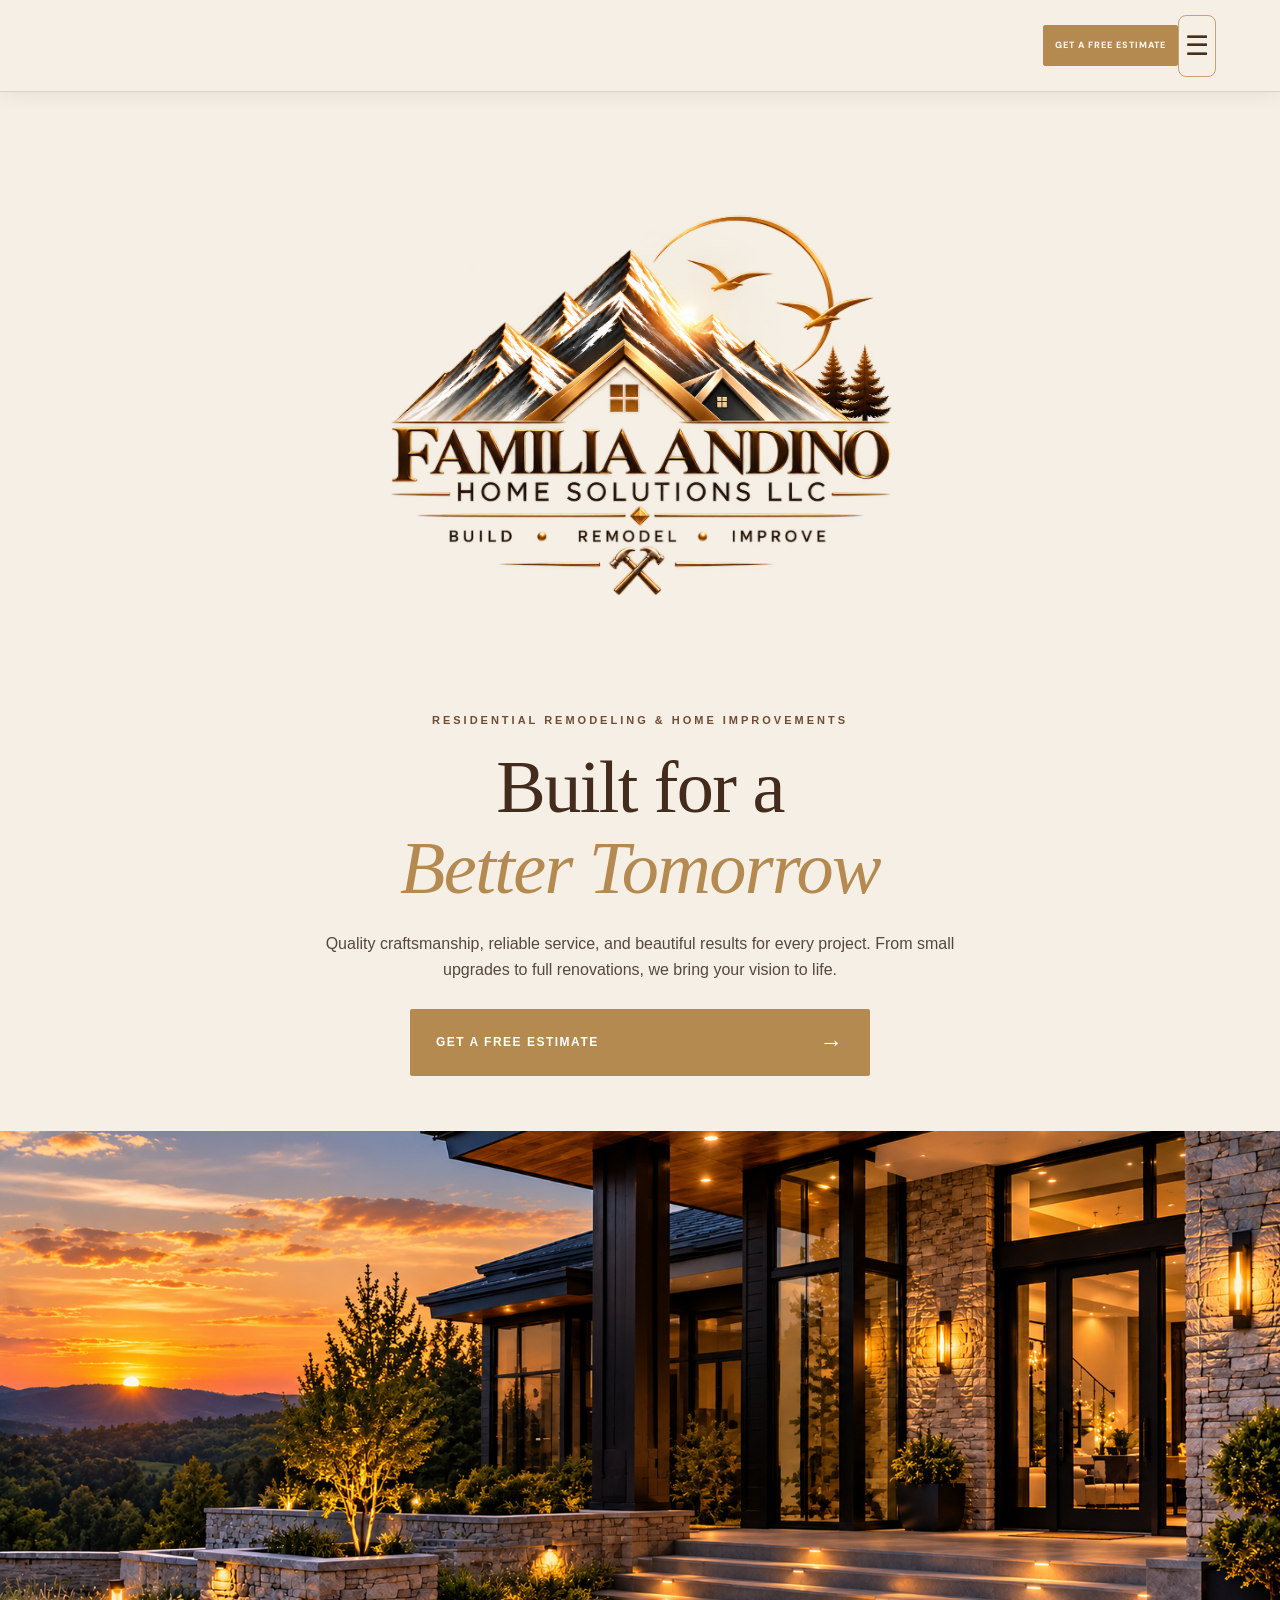
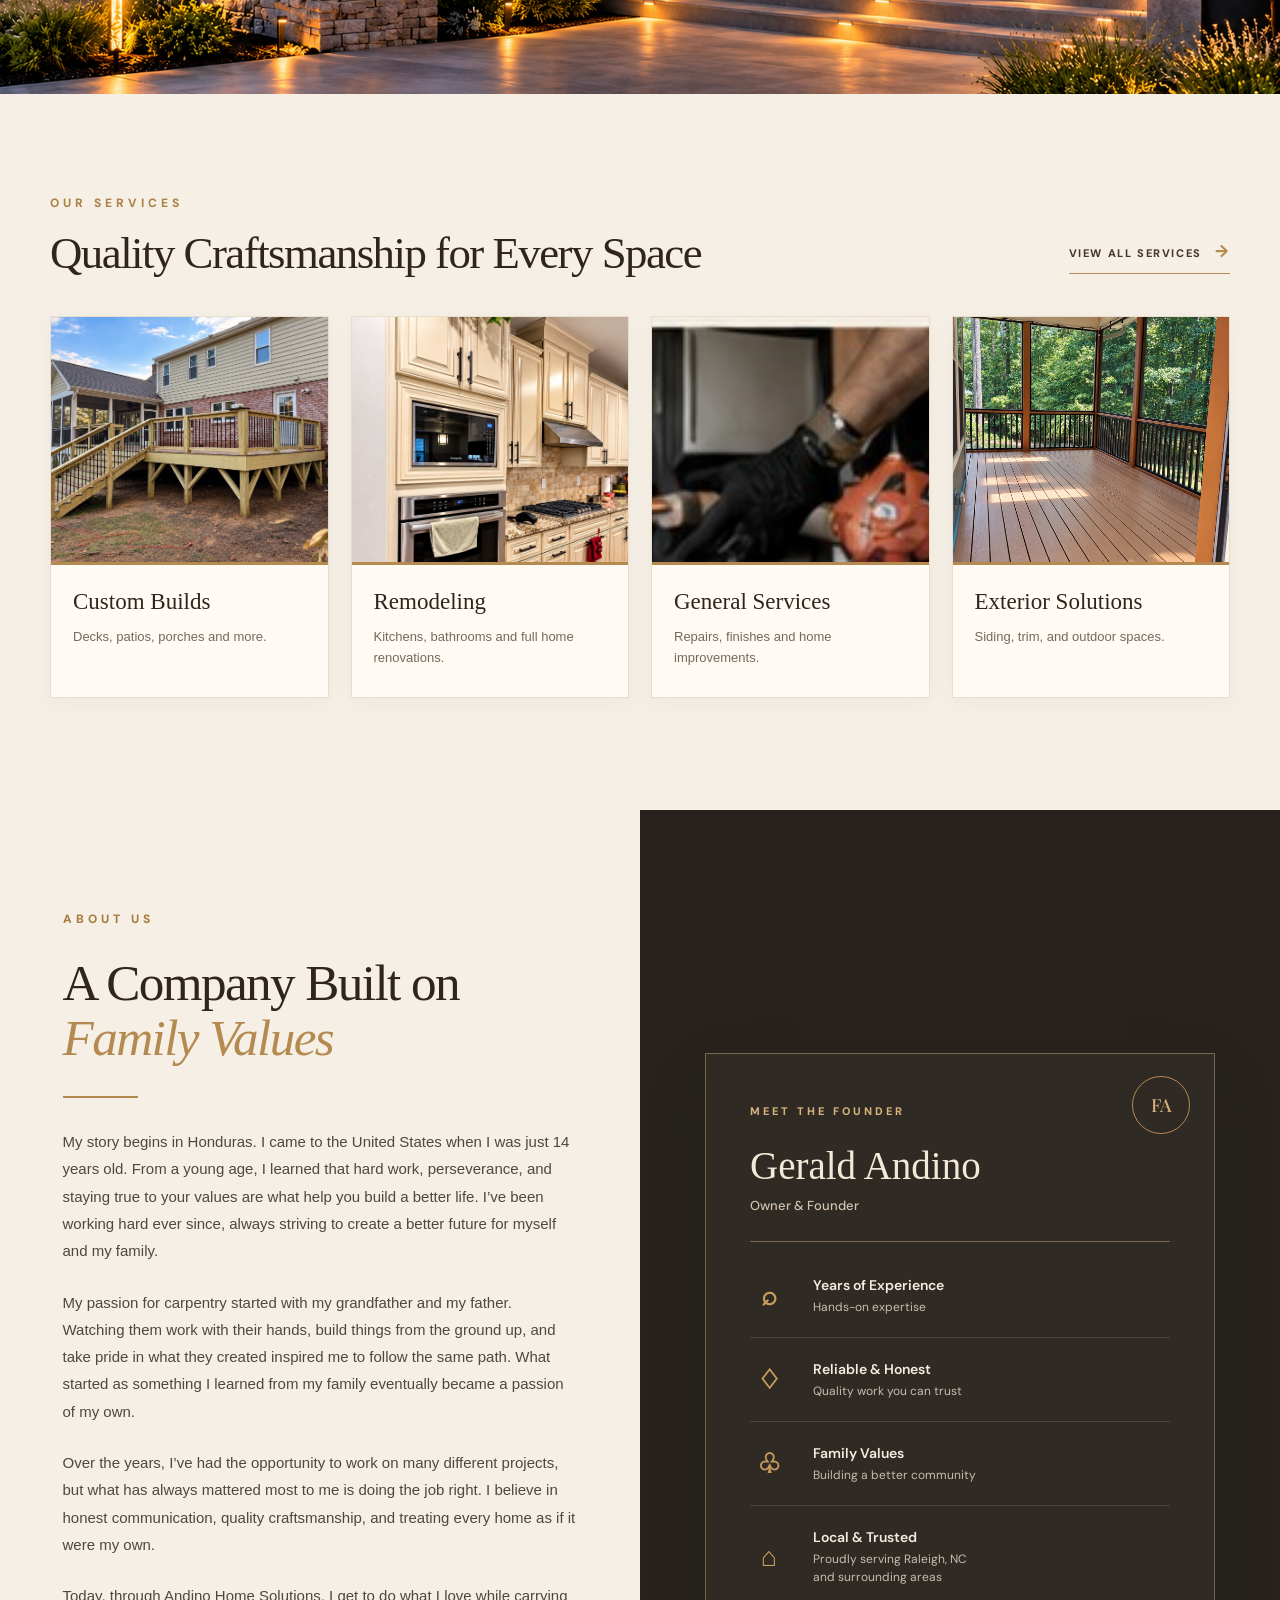
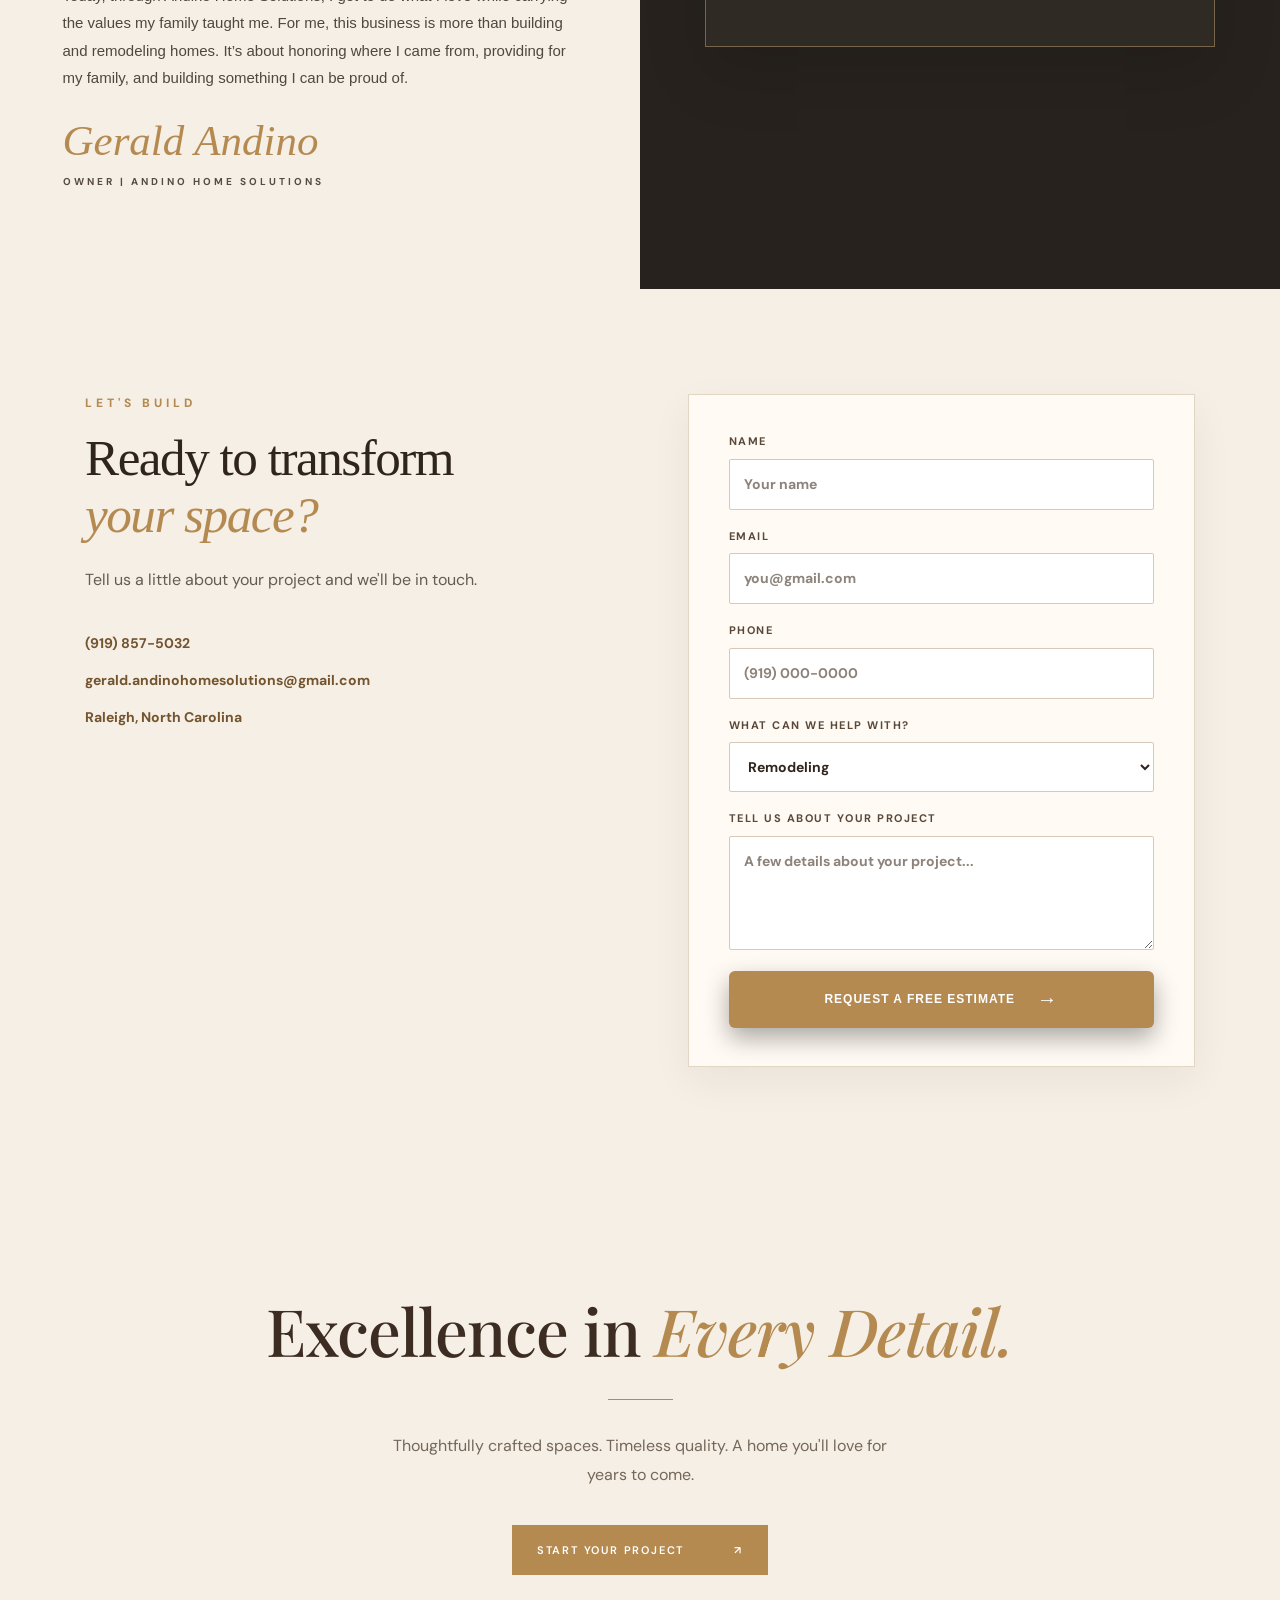
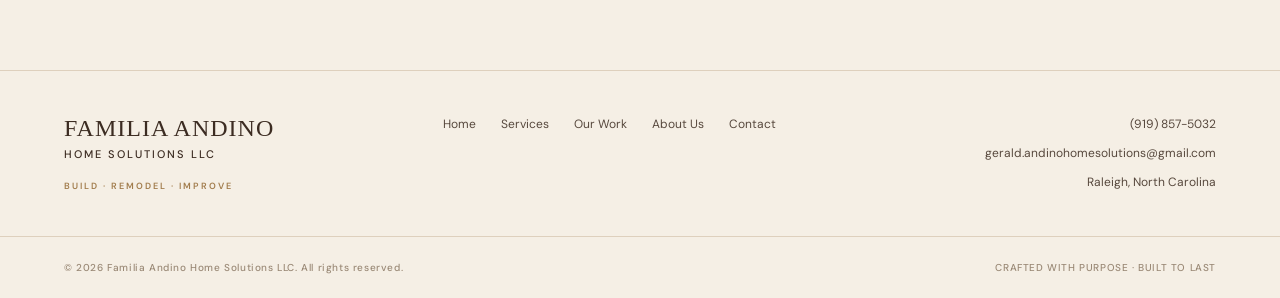
==== index.html @ 8e9ccf3f "Remove duplicate company name above footer headline" ====
<!doctype html>
<html lang="en">
<head>
  <meta charset="UTF-8">
  <meta name="viewport" content="width=device-width, initial-scale=1.0">
  <meta name="description" content="Familia Andino Home Solutions — dependable home services, remodeling, repairs, carpentry, remodeling, repairs, deck construction and trim design in Raleigh, NC.">
  <title>Familia Andino Home Solutions | Raleigh, NC</title>
  <link rel="preconnect" href="https://fonts.googleapis.com">
  <link rel="preconnect" href="https://fonts.gstatic.com" crossorigin>
  <link href="https://fonts.googleapis.com/css2?family=DM+Sans:wght@400;500;600;700&family=Playfair+Display:ital,wght@0,500;0,600;0,700;1,600&display=swap" rel="stylesheet">
  <link rel="stylesheet" href="style.css?v=footer-refined-20261022">
</head>
<body>
<header class="site-header" id="top">
  
  <nav class="nav nav-left">
    <a class="active" href="#top">Home</a>
    <a href="#services">Services</a>
    <a href="gallery.html">Our Work</a>
  </nav>

  <nav class="nav nav-right">
    <a href="about.html">About Us</a>
    <a href="#contact">Contact</a>
  </nav>

  <div class="header-actions">
    
    <a class="gold-btn header-quote" href="#contact">Get a Free Estimate</a>
  </div>

  <button class="menu-toggle" aria-label="Open menu" aria-expanded="false" aria-controls="site-navigation-drawer">☰</button>
</header>
  

<main>
<section class="hero hero-premium hero-editorial hero-centered-cream">
  <div class="hero-editorial-content">
    <img class="hero-featured-logo" src="assets/Familia%20Andino%20Mountain%20Home%20Emblem.png" alt="Familia Andino Home Solutions LLC — Build, Remodel, Improve">
    <p class="hero-editorial-eyebrow">RESIDENTIAL REMODELING &amp; HOME IMPROVEMENTS</p>
    <h1>Built for a<br><em>Better Tomorrow</em></h1>
    <p class="hero-editorial-description">Quality craftsmanship, reliable service, and beautiful results for every project. From small upgrades to full renovations, we bring your vision to life.</p>
    <a class="hero-editorial-cta" href="#contact">GET A FREE ESTIMATE <span aria-hidden="true">→</span></a>
  </div>
  <div class="hero-image" role="img" aria-label="Elegant modern home at golden hour"></div>
</section>

<section class="services" id="services">
  <div class="container"><div class="section-heading"><div><p class="eyebrow dark">OUR SERVICES</p><h2>Quality Craftsmanship for Every Space</h2></div><a class="text-link" href="#contact">VIEW ALL SERVICES <span>→</span></a></div>
  <div class="service-grid">
    <article class="service-card"><img src="assets/work-deck-finished.jpg" alt="Custom deck build"><div class="service-body"><h3>Custom Builds</h3><p>Decks, patios, porches and more.</p></div></article>
    <article class="service-card"><img src="assets/work-kitchen-remodel.jpg" alt="Kitchen remodeling"><div class="service-body"><h3>Remodeling</h3><p>Kitchens, bathrooms and full home renovations.</p></div></article>
    <article class="service-card"><img src="assets/service-repairs.jpg" alt="General home services"><div class="service-body"><h3>General Services</h3><p>Repairs, finishes and home improvements.</p></div></article>
    <article class="service-card"><img src="assets/work-screened-porch.jpg" alt="Exterior home solutions"><div class="service-body"><h3>Exterior Solutions</h3><p>Siding, trim, and outdoor spaces.</p></div></article>
  </div></div>
</section>

 
<section class="about-founder" id="about">
  <div class="about-split">
    <div class="about-left">
      <div class="about-left-inner">
        <p class="eyebrow dark">ABOUT US</p>
        <h2>A Company Built on<br><em>Family Values</em></h2>
        <div class="gold-line"></div>
        <p>My story begins in Honduras. I came to the United States when I was just 14 years old. From a young age, I learned that hard work, perseverance, and staying true to your values are what help you build a better life. I’ve been working hard ever since, always striving to create a better future for myself and my family.</p>
        <p>My passion for carpentry started with my grandfather and my father. Watching them work with their hands, build things from the ground up, and take pride in what they created inspired me to follow the same path. What started as something I learned from my family eventually became a passion of my own.</p>
        <p>Over the years, I’ve had the opportunity to work on many different projects, but what has always mattered most to me is doing the job right. I believe in honest communication, quality craftsmanship, and treating every home as if it were my own.</p>
        <p>Today, through Andino Home Solutions, I get to do what I love while carrying the values my family taught me. For me, this business is more than building and remodeling homes. It’s about honoring where I came from, providing for my family, and building something I can be proud of.</p>
        <div class="signature">Gerald Andino</div>
        <div class="signature-sub">OWNER | ANDINO HOME SOLUTIONS</div>
      </div>
    </div>
    <div class="about-right">
      <div class="founder-card">
        <div class="founder-card-title">MEET THE FOUNDER</div>
        <div class="founder-badge">FA</div>
        <h3>Gerald Andino</h3>
        <h4>Owner &amp; Founder</h4>
        <div class="founder-divider"></div>
        <div class="founder-point"><span class="founder-icon">⌕</span><div><strong>Years of Experience</strong><small>Hands-on expertise</small></div></div>
        <div class="founder-point"><span class="founder-icon">♢</span><div><strong>Reliable &amp; Honest</strong><small>Quality work you can trust</small></div></div>
        <div class="founder-point"><span class="founder-icon">♧</span><div><strong>Family Values</strong><small>Building a better community</small></div></div>
        <div class="founder-point"><span class="founder-icon">⌂</span><div><strong>Local &amp; Trusted</strong><small>Proudly serving Raleigh, NC<br>and surrounding areas</small></div></div>
      </div>
    </div>
  </div>
 


<section class="contact" id="contact"><div class="container contact-grid">
  <div><p class="eyebrow">LET'S BUILD</p><h2>Ready to transform<br><em>your space?</em></h2><p>Tell us a little about your project and we'll be in touch.</p><div class="contact-details"><a href="tel:+19198575032">(919) 857-5032</a><a href="mailto:gerald.andinohomesolutions@gmail.com">gerald.andinohomesolutions@gmail.com</a><span>Raleigh, North Carolina</span></div></div>
  <form action="mailto:gerald.andinohomesolutions@gmail.com" method="post" enctype="text/plain"><label>NAME<input name="name" required placeholder="Your name"></label><label>EMAIL<input type="email" name="email" required placeholder="you@gmail.com"></label><label>PHONE<input name="phone" placeholder="(919) 000-0000"></label><label>WHAT CAN WE HELP WITH?<select name="service"><option>Remodeling</option><option>Carpentry</option><option>General Repairs</option><option>Trim Design</option></select></label><label>TELL US ABOUT YOUR PROJECT<textarea name="message" rows="4" placeholder="A few details about your project..."></textarea></label><button class="gold-btn submit">REQUEST A FREE ESTIMATE <span>→</span></button></form>
</div></section>
</main>
<footer class="footer footer-refined">
  <div class="footer-refined-main">
    
    <h2>Excellence in <em>Every Detail.</em></h2>
    <div class="footer-refined-rule" aria-hidden="true"></div>
    <p class="footer-refined-intro">Thoughtfully crafted spaces. Timeless quality. A home you'll love for years to come.</p>
    <a class="footer-refined-button" href="#contact">START YOUR PROJECT <span aria-hidden="true">↗</span></a>
  </div>
  <div class="footer-refined-info">
    <div class="footer-refined-identity"><strong>FAMILIA ANDINO</strong><span>HOME SOLUTIONS LLC</span><small>BUILD · REMODEL · IMPROVE</small></div>
    <nav aria-label="Footer navigation" class="footer-refined-nav">
      <a href="#top">Home</a><a href="#services">Services</a><a href="gallery.html">Our Work</a><a href="about.html">About Us</a><a href="#contact">Contact</a>
    </nav>
    <div class="footer-refined-contact"><a href="tel:+19198575032">(919) 857-5032</a><a href="mailto:gerald.andinohomesolutions@gmail.com">gerald.andinohomesolutions@gmail.com</a><span>Raleigh, North Carolina</span></div>
  </div>
  <div class="footer-refined-bottom"><span>© 2026 Familia Andino Home Solutions LLC. All rights reserved.</span><span>CRAFTED WITH PURPOSE · BUILT TO LAST</span></div>
</footer>
<script src="script.js"></script>
</body></html>
---- style.css ----
:root{--black:#0a0c0c;--black2:#101212;--cream:#f5efe3;--gold:#e0a93f;--gold2:#f3bd55;--white:#fff;--muted:#d8d2c8;--serif:'Playfair Display',Georgia,serif;--sans:'DM Sans',Arial,sans-serif}
*{box-sizing:border-box}html{scroll-behavior:smooth}body{margin:0;background:var(--black);color:var(--white);font-family:var(--sans);line-height:1.5}a{text-decoration:none;color:inherit}.container{width:min(1110px,calc(100% - 100px));margin:0 auto}
.site-header{height:106px;background:#080909;display:flex;align-items:center;padding:0 5.5%;gap:42px;position:relative;z-index:10;border-bottom:1px solid #1e201f}.brand{flex:0 0 auto}.brand img{width:126px;display:block}.nav{display:flex;align-items:stretch;gap:32px;margin-left:auto;height:100%}.nav a{display:flex;align-items:center;font-weight:600;font-size:15px;color:#f4f4f4;border-bottom:3px solid transparent;padding-top:4px}.nav a:hover,.nav a.active{color:var(--gold2);border-color:var(--gold2)}.header-actions{display:flex;align-items:center;gap:18px;margin-left:12px}.phone-btn{font-weight:700;font-size:13px;white-space:nowrap}.phone-btn span{display:none}.gold-btn{display:inline-flex;align-items:center;justify-content:center;gap:22px;background:linear-gradient(135deg,#f4c466,#dfaa43);color:#090909;padding:15px 26px;border-radius:6px;font-weight:800;box-shadow:0 10px 25px #0005;white-space:nowrap}.gold-btn span{font-size:20px}.menu-toggle{display:none}
.hero{min-height:640px;position:relative;overflow:hidden;display:flex;align-items:center}.hero-image{position:absolute;inset:0;background:url('assets/hero-house.jpg') center/cover no-repeat}.hero-overlay{position:absolute;inset:0;background:linear-gradient(90deg,rgba(4,6,6,.94) 0%,rgba(4,6,6,.72) 42%,rgba(4,6,6,.20) 100%)}.hero-content{position:relative;padding:88px 0 76px}.eyebrow{font-size:11px;letter-spacing:3.8px;font-weight:800;color:var(--gold2);margin:0 0 18px}.eyebrow.dark{color:#8a672c}.hero h1{font:600 clamp(58px,6.5vw,82px)/.96 var(--serif);margin:0 0 24px;letter-spacing:-1px}.hero h1 em,.contact h2 em{color:var(--gold2);font-style:italic}.hero-copy{max-width:580px;color:#f0f0ef;font-size:15px;line-height:1.6;margin:0}.hero-ctas{display:flex;gap:28px;align-items:center;margin-top:28px}.large{padding:16px 27px}.watch{font-weight:700;font-size:14px}.play{display:inline-grid;place-items:center;width:30px;height:30px;border:1px solid var(--gold2);border-radius:50%;color:var(--gold2);font-size:10px;margin-right:8px}.trust-row{display:flex;gap:45px;margin-top:52px}.trust-row div{display:flex;flex-direction:column;min-width:120px}.trust-row strong{font-size:11px;line-height:1.35}.trust-row div:before{content:'◆';font-size:9px;color:var(--gold2);margin-bottom:6px}.hero-script{position:absolute;right:6.5%;bottom:48px;font:italic 35px/1.02 var(--serif);color:#d9a744c7;transform:rotate(-7deg);text-align:center}
.services{background:var(--cream);color:#111;padding:68px 0 76px}.section-heading{display:flex;justify-content:space-between;align-items:end;margin-bottom:28px}.section-heading h2{font:600 42px/1.08 var(--serif);margin:0}.text-link{font-size:10px;font-weight:800;letter-spacing:1px;margin-bottom:4px}.text-link span{color:#a97922;font-size:17px}.service-grid{display:grid;grid-template-columns:repeat(5,1fr);gap:9px}.service-card{background:#fff;overflow:hidden}.service-card img{width:100%;height:170px;display:block;object-fit:cover}.service-body{padding:12px 12px 17px}.service-icon{display:none}.service-body h3{font:600 15px/1.1 var(--serif);margin:0 0 5px}.service-body p{margin:0;color:#777;font-size:9.5px;line-height:1.35}
.about-founder{background:var(--black);padding:0}.about-split{display:grid;grid-template-columns:49.2% 50.8%;min-height:735px}.about-left{background:var(--cream);color:#151515;display:flex;align-items:center}.about-left-inner{width:min(600px,calc(100% - 110px));margin:0 auto;padding:72px 0}.about-left .eyebrow{margin-bottom:20px}.about-left h2{font:600 clamp(43px,4.1vw,59px)/.98 var(--serif);margin:0;letter-spacing:-1.2px}.about-left h2 em{display:block;color:#c08b2d;font-style:italic}.about-left .gold-line{width:72px;height:3px;background:#c28d30;margin:23px 0 24px}.about-left-inner>p:not(.eyebrow){font-size:15px;line-height:1.55;color:#202020;margin:0 0 23px}.signature{font:italic 46px/1 var(--serif);color:#bf8b30;margin-top:7px;transform:rotate(-4deg);transform-origin:left center}.signature-sub{font-size:10px;letter-spacing:4px;font-weight:700;margin-top:9px}.about-right{background:linear-gradient(135deg,#111313 0%,#080a0a 100%);display:flex;align-items:center;justify-content:center;padding:60px 8%}.founder-card{position:relative;width:min(430px,100%);border:1px solid #4c4a43;background:linear-gradient(145deg,#151717,#0c0e0e);border-radius:7px;padding:30px 28px 27px;box-shadow:0 18px 45px #0007}.founder-card-title{font-size:10px;letter-spacing:3.3px;font-weight:800;color:#f2f2ef;margin-bottom:16px}.founder-badge{position:absolute;right:24px;top:22px;width:52px;height:52px;border:1px solid var(--gold2);border-radius:50%;display:grid;place-items:center;color:var(--gold2);font:500 18px var(--serif)}.founder-card h3{font:600 30px/1.05 var(--serif);color:var(--gold2);margin:0 70px 4px 0}.founder-card h4{font-size:14px;font-weight:500;color:#f1f1ef;margin:0 0 17px}.founder-divider{height:1px;background:#62532f;margin-bottom:4px}.founder-point{display:grid;grid-template-columns:45px 1fr;gap:12px;align-items:center;padding:16px 0;border-bottom:1px solid #282b29}.founder-point:last-child{border-bottom:0;padding-bottom:4px}.founder-icon{width:38px;height:38px;display:grid;place-items:center;color:var(--gold2);font-size:27px;font-weight:700}.founder-point strong{display:block;font-size:14px;color:#f5f5f3;margin-bottom:2px}.founder-point small{display:block;font-size:11px;color:#ddd;line-height:1.35}.values{border-top:1px solid #3f3524;background:#080a0a;margin-top:0}.values-grid{display:grid;grid-template-columns:repeat(4,1fr);width:min(1180px,100%);margin:0 auto}.values-grid>div{padding:33px 28px 36px;text-align:center;border-right:1px solid #51442b}.values-grid>div:last-child{border-right:0}.values-grid strong{display:block;color:var(--gold2);font-size:32px;line-height:1;margin-bottom:10px}.values-grid h3{font-size:16px;margin:0 0 7px}.values-grid p{font-size:11px;line-height:1.45;color:#ddd;margin:0}
.work-gallery{background:var(--cream);color:#111;padding:48px 0 45px}.gallery-grid{display:grid;grid-template-columns:repeat(3,1fr);gap:12px}.gallery-grid img{width:100%;height:220px;display:block;object-fit:cover}.work-gallery>div>p{text-align:center;font:600 22px var(--serif);margin:16px 0 0}.work-gallery em{color:#b58228}
.contact{padding:78px 0;background:#111313}.contact-grid{display:grid;grid-template-columns:1fr 1fr;gap:80px}.contact h2{font:600 50px/1.03 var(--serif);margin:0 0 17px}.contact-grid>div>p:not(.eyebrow){color:#ccc;font-size:13px}.contact-details{display:grid;gap:8px;margin-top:28px;color:var(--gold2);font-weight:700;font-size:12px}.contact form{display:grid;gap:12px}.contact label{font-size:9px;letter-spacing:1px;font-weight:700}.contact input,.contact select,.contact textarea{display:block;width:100%;margin-top:5px;background:#090b0b;border:1px solid #2e312f;color:#fff;padding:11px;border-radius:2px;font:inherit;font-size:12px}.contact textarea{resize:vertical}.submit{border:0;cursor:pointer;width:100%;margin-top:3px}.contact small{font-size:9px;color:#777}
.footer{background:#080a0a;padding:47px 0 18px}.footer-main{display:grid;grid-template-columns:1.2fr .65fr 1fr auto;gap:55px;align-items:start}.footer-brand img{width:110px;display:block;margin-bottom:18px}.footer-contact{display:grid;gap:7px;color:#aaa;font-size:10px}.footer-main h4{font-size:12px;margin:0 0 12px}.footer-main>div:nth-child(2){display:grid;gap:7px;align-content:start;font-size:10px}.footer-main>div:nth-child(3) p{color:#aaa;font-size:10px;margin:0 0 15px}.social{display:flex;gap:9px}.social a{width:27px;height:27px;border:1px solid #4c412c;border-radius:50%;display:grid;place-items:center;color:var(--gold2);font-size:12px}.footer-bottom{border-top:1px solid #292b29;margin-top:35px;padding-top:16px;text-align:center;color:#666;font-size:9px}
@media(max-width:950px){.container{width:min(100% - 40px,700px)}.site-header{height:82px;padding:0 20px}.brand img{width:95px}.menu-toggle{display:none;margin-left:auto;background:none;border:0;color:#fff;font-size:27px}.nav{display:none;position:absolute;top:82px;left:0;right:0;height:auto;background:#090a0a;padding:12px 20px;flex-direction:column;gap:0}.nav.open{display:flex}.nav a{padding:12px}.header-actions{display:none}.hero{min-height:650px}.hero-content{padding:70px 0}.hero h1{font-size:58px}.hero-script{right:4%;font-size:27px}.service-grid{grid-template-columns:repeat(2,1fr)}.about-split,.contact-grid{grid-template-columns:1fr;gap:0}.about-left-inner{width:min(700px,calc(100% - 40px));padding:62px 0}.about-right{min-height:560px;padding:55px 20px}.founder-card{min-height:0}.values-grid{grid-template-columns:repeat(2,1fr)}.values-grid>div:nth-child(2){border-right:0}.values-grid>div:nth-child(n+3){border-top:1px solid #51442b}.gallery-grid{grid-template-columns:1fr}.footer-main{grid-template-columns:1fr 1fr;gap:35px}.social{grid-column:1/-1}}
@media(max-width:560px){.container{width:calc(100% - 32px)}.hero h1{font-size:48px}.hero-copy{font-size:13px}.hero-ctas{flex-direction:column;align-items:flex-start;gap:17px}.trust-row{gap:20px;flex-wrap:wrap;margin-top:38px}.hero-script{font-size:21px;bottom:28px}.services{padding:50px 0}.section-heading{display:block}.section-heading h2{font-size:35px}.text-link{display:inline-block;margin-top:14px}.service-grid{grid-template-columns:1fr}.about-left-inner{width:calc(100% - 32px);padding:52px 0}.about-left h2{font-size:43px}.about-right{min-height:500px;padding:45px 16px}.founder-card{padding:26px 22px}.founder-card h3{font-size:29px}.values-grid{grid-template-columns:1fr}.values-grid>div{border-right:0!important;border-top:1px solid #51442b}.values-grid>div:first-child{border-top:0}.contact{padding:60px 0}.contact h2{font-size:42px}.footer-main{grid-template-columns:1fr}.social{grid-column:auto}}

/* FINAL EXACT HOMEPAGE HERO */
.site-header{position:absolute;top:0;left:0;right:0;height:82px;background:rgba(5,7,8,.72);backdrop-filter:blur(7px);border-bottom:1px solid rgba(255,255,255,.10);padding:0 4.5%;z-index:20;display:flex;align-items:center;justify-content:space-between;gap:0}
.site-header .brand{display:none!important}
.site-header .nav{position:absolute;height:100%;display:flex;align-items:stretch;gap:38px;margin:0}
.site-header .nav-left{left:4.5%;right:auto}.site-header .nav-right{right:16%;left:auto}
.site-header .nav a{font-size:12px;letter-spacing:1.5px;text-transform:uppercase;padding-top:2px}
.site-header .header-actions{position:absolute;right:4.5%;margin:0;gap:0}
.site-header .header-quote{background:transparent;color:#f3bd55;border:1px solid #c99735;border-radius:3px;padding:12px 20px;font-size:11px;letter-spacing:1.3px;text-transform:uppercase;box-shadow:none}
.site-header .header-quote span{display:none}
.hero-premium{min-height:690px;height:690px;align-items:stretch}
.hero-premium .hero-image{background:url('assets/hero-home.jpg') center/cover no-repeat}
.hero-premium .hero-overlay{background:linear-gradient(180deg,rgba(2,4,5,.34) 0%,rgba(2,4,5,.10) 38%,rgba(2,4,5,.36) 100%)}
.hero-center{position:relative;z-index:2;width:min(760px,90%);margin:auto;text-align:center;display:flex;flex-direction:column;align-items:center;padding-top:42px}
.hero-logo{width:min(430px,64vw);height:auto;max-height:390px;object-fit:contain;filter:drop-shadow(0 15px 24px rgba(0,0,0,.45))}
.hero-tagline{margin-top:-8px;color:#fff;font-size:12px;letter-spacing:5px;font-weight:700;text-shadow:0 2px 7px #000}
.hero-quote{margin-top:24px;border-radius:3px;padding:15px 28px;font-size:11px;letter-spacing:1px;text-transform:uppercase}
.hero-quote span{font-size:16px}
.scroll-down{position:absolute;top:575px;color:#fff;font-size:8px;letter-spacing:4px;font-weight:700;text-shadow:0 2px 5px #000;display:flex;flex-direction:column;align-items:center;gap:11px}
.scroll-down span{height:42px;width:1px;background:rgba(255,255,255,.75)}
.services{padding:60px 0 72px}
.section-heading{margin-bottom:22px}.section-heading h2{font-size:40px}.service-grid{grid-template-columns:repeat(4,1fr);gap:14px}.service-card img{height:145px}.service-body{padding:12px 12px 16px}.service-body h3{font-size:15px}.service-body p{font-size:10px}
@media(max-width:950px){.site-header{height:72px}.site-header .nav-left,.site-header .nav-right,.site-header .header-actions{display:none}.site-header .menu-toggle{display:none;position:absolute;right:20px;background:none;border:0;color:#fff;font-size:26px;z-index:4}.hero-premium{min-height:620px;height:620px}.hero-center{padding-top:50px}.hero-logo{width:min(340px,70vw)}.hero-tagline{font-size:9px;letter-spacing:3px}.scroll-down{top:505px}.service-grid{grid-template-columns:repeat(2,1fr)}}
@media(max-width:560px){.hero-premium{min-height:570px;height:570px}.hero-center{padding-top:55px}.hero-logo{width:285px}.hero-tagline{font-size:8px;letter-spacing:2px}.hero-quote{margin-top:20px}.scroll-down{top:465px}.services{padding:48px 0 58px}.section-heading h2{font-size:32px}.service-grid{grid-template-columns:1fr 1fr;gap:8px}.service-card img{height:115px}.service-body{padding:10px}.service-body h3{font-size:13px}.service-body p{font-size:9px}}
/* CLEAN HEADER LAYOUT */
.site-header .nav {
  position: absolute;
  top: 0;
  left: 0;
  right: 0;
  height: 82px;
  margin: 0;
  display: block;
}

.site-header .nav-left {
  position: absolute;
  left: 4.5%;
  right: auto;
  top: 0;
  width: auto;
  height: 82px;
  display: flex;
  align-items: center;
  gap: 38px;
  white-space: nowrap;
  }

.site-header .nav-right {
  position: absolute;
  left: auto;
  right: 20%;
  top: 0;
  width: auto;
  height: 82px;
  display: flex;
  align-items: center;
  gap: 38px;
  white-space: nowrap;
}
  white-space: nowrap;
}

.site-header .header-actions {
  position: absolute;
  right: 10 %;
  top: 0;
  height: 82px;
  display: flex;
  align-items: center;
  gap: 22px;
  white-space: nowrap;
}

.site-header .nav a {
  display: flex;
  align-items: center;
  white-space: nowrap;
}

@media(max-width:950px) {
  .site-header .nav-left,
  .site-header .nav-right,
  .site-header .header-actions {
    display: none;
  }
}
/* PREMIUM FOOTER */
.footer-premium{
  background:#080909;
  padding:70px 6% 0;
  color:#fff;
  position:relative;
  overflow:hidden;
}

.footer-premium-inner{
  max-width:1500px;
  margin:0 auto;
  display:grid;
  grid-template-columns:1.25fr .75fr 1fr 1.45fr;
  gap:65px;
  align-items:stretch;
  padding-bottom:45px;
}

.footer-premium .footer-brand img{
  width:190px;
  max-width:100%;
  display:block;
  margin-bottom:25px;
}

.footer-tagline{
  color:#f1f1f1;
  font-family:Arial,sans-serif;
  font-size:14px;
  font-weight:500;
  letter-spacing:4px;
  line-height:1.8;
  text-align:center;
  margin:0 0 18px;
}

.footer-description{
  color:#e2e2e2;
  font-family:Georgia,serif;
  font-size:14px;
  line-height:1.65;
  text-align:center;
  max-width:330px;
  margin:0 auto;
}

.footer-description::before{
  content:"";
  display:block;
  width:55px;
  height:2px;
  background:#c9a96a;
  margin:0 auto 18px;
}

.footer-links h3,
.footer-contact h3{
  color:#fff;
  font-size:15px;
  letter-spacing:1px;
  margin:5px 0 22px;
}

.footer-links{
  display:flex;
  flex-direction:column;
  gap:12px;
}

.footer-links a{
  color:#aaa;
  text-decoration:none;
  font-size:12px;
  transition:.2s;
}

.footer-links a:hover{
  color:#c9a96a;
}

.footer-contact{
  color:#aaa;
  font-size:12px;
}

.footer-contact p{
  margin:0 0 14px;
  line-height:1.6;
}

.footer-social{
  display:flex;
  gap:10px;
  margin-top:22px;
}

.footer-social span{
  width:32px;
  height:32px;
  border:1px solid #55462c;
  border-radius:50%;
  display:grid;
  place-items:center;
  color:#c9a96a;
  font-size:14px;
}

.footer-cta{
  min-height:275px;
  padding:45px;
  background:
    linear-gradient(rgba(5,7,7,.58),rgba(5,7,7,.68)),
    url("assets/hero-home.jpg") center center / cover no-repeat;
  border:1px solid #292929;
  display:flex;
  flex-direction:column;
  justify-content:center;
  position:relative;
  overflow:hidden;
}

.footer-eyebrow{
  color:#c9a96a;
  font-size:9px;
  font-weight:600;
  letter-spacing:2px;
  margin:0 0 15px;
}

.footer-cta h2{
  color:#fff;
  font-family:Georgia,serif;
  font-size:30px;
  font-weight:400;
  margin:0 0 25px;
  line-height:1.15;
}

.footer-cta .gold-btn{
  display:inline-block;
  width:max-content;
  text-decoration:none;
}

.footer-premium .footer-bottom{
  max-width:1400px;
  margin:0 auto;
  padding:18px 0 22px;
  border-top:1px solid #3b3325;
  display:flex;
  justify-content:space-between;
  align-items:center;
  gap:20px;
  color:#666;
  font-size:9px;
  letter-spacing:.5px;
}

.footer-premium .footer-bottom span:nth-child(3){
  color:#8d7650;
  letter-spacing:1.2px;
}

@media(max-width:900px){
  .footer-premium-inner{
    grid-template-columns:1fr 1fr;
    gap:40px;
  }

  .footer-cta{
    grid-column:1/-1;
  }

  .footer-premium .footer-bottom{
    flex-direction:column;
    text-align:center;
  }
}

@media(max-width:600px){
  .footer-premium{
    padding:50px 7% 0;
  }

  .footer-premium-inner{
    grid-template-columns:1fr;
    gap:35px;
  }

  .footer-cta{
    grid-column:auto;
  }

  .footer-premium .footer-brand img{
    width:160px;
  }
}
/* FINAL FOOTER MOCKUP MATCH */

.footer-premium{
  background:#080909;
  padding:55px 5% 0;
  position:relative;
  overflow:hidden;
}

.footer-premium::after{
  content:"";
  position:absolute;
  top:0;
  right:0;
  bottom:65px;
  width:42%;
  background:
    linear-gradient(
      90deg,
      rgba(8,9,9,.88),
      rgba(8,9,9,.72),
      rgba(8,9,9,.58)
    ),
    url("assets/hero-home.jpg") center center / cover no-repeat;
  z-index:0;
}

.footer-premium-inner{
  position:relative;
  z-index:1;
  max-width:1450px;
  min-height:360px;
  margin:0 auto;
  display:grid;
  grid-template-columns:1.25fr .7fr 1fr 1.35fr;
  gap:35px;
  align-items:center;
  padding:0 0 45px;
}

.footer-brand{
  padding-right:35px;
  border-right:1px solid #9b783d;
  min-height:300px;
  display:flex;
  flex-direction:column;
  justify-content:center;
}

.footer-premium .footer-brand img{
  width:285px;
  max-width:100%;
  margin-bottom:25px;
}

.footer-tagline{
  color:#c9a96a;
  font-size:13px;
  font-weight:600;
  letter-spacing:2px;
  line-height:1.8;
  margin:0 0 18px;
}

.footer-description{
  color:#c8c8c8;
  font-size:12px;
  line-height:1.7;
  max-width:300px;
  margin:0;
}

.footer-links,
.footer-contact{
  position:relative;
  z-index:2;
}

.footer-links h3,
.footer-contact h3{
  font-family:Georgia,serif;
  color:#fff;
  font-size:22px;
  font-weight:400;
  margin:0 0 22px;
}

.footer-links{
  display:flex;
  flex-direction:column;
  gap:12px;
}

.footer-links a{
  color:#bcbcbc;
  font-size:12px;
  text-decoration:none;
}

.footer-contact{
  color:#bbb;
  font-size:12px;
}

.footer-contact p{
  margin:0 0 17px;
}

.footer-social{
  display:flex;
  gap:12px;
  margin-top:25px;
}

.footer-social span{
  width:40px;
  height:40px;
  border:1px solid #8d6b35;
  border-radius:50%;
  display:grid;
  place-items:center;
  color:#d2a957;
  font-size:16px;
}

.footer-cta{
  min-height:300px;
  padding:45px 35px;
  background:transparent !important;
  border:0 !important;
  position:relative;
  z-index:2;
  display:flex;
  flex-direction:column;
  justify-content:center;
}

.footer-eyebrow{
  color:#d2a957;
  font-size:10px;
  letter-spacing:2px;
  margin:0 0 16px;
}

.footer-cta h2{
  color:#fff;
  font-family:Georgia,serif;
  font-size:34px;
  font-weight:400;
  margin:0 0 28px;
  line-height:1.15;
}

.footer-cta .gold-btn{
  width:max-content;
  padding:18px 32px;
}

.footer-premium .footer-bottom{
  position:relative;
  z-index:2;
  max-width:1450px;
  margin:0 auto;
  padding:18px 0 22px;
  border-top:1px solid #806331;
  display:grid;
  grid-template-columns:1.3fr .5fr 1fr 1.3fr;
  gap:20px;
  align-items:center;
  color:#777;
  font-size:9px;
  letter-spacing:.5px;
}

.footer-premium .footer-bottom span:nth-child(2){
  text-align:center;
}

.footer-premium .footer-bottom span:nth-child(3){
  color:#b18a4d;
  text-align:center;
  letter-spacing:1.2px;
}

.footer-premium .footer-bottom span:nth-child(4){
  color:#aaa;
  text-align:right;
  letter-spacing:1px;
}

@media(max-width:900px){
  .footer-premium::after{
    width:45%;
  }

  .footer-premium-inner{
    grid-template-columns:1fr 1fr;
  }

  .footer-brand{
    border-right:0;
  }

  .footer-cta{
    grid-column:1/-1;
  }
}

@media(max-width:600px){

  .footer-premium{
    padding:45px 32px 0;
    overflow:hidden;
  }

  .footer-premium::after{
    display:block;
    top:0;
    right:0;
    bottom:0;
    width:100%;
    background:
      linear-gradient(
        rgba(8,9,9,.88),
        rgba(8,9,9,.94)
      ),
      url("assets/hero-home.jpg") center center / cover no-repeat;
    opacity:.75;
  }

  .footer-premium-inner{
    grid-template-columns:1fr;
    gap:38px;
    min-height:auto;
    padding:0 0 40px;
  }

  .footer-brand{
    border-right:0;
    min-height:auto;
    padding:0;
    align-items:center;
    text-align:center;
  }

  .footer-premium .footer-brand img{
    width:185px;
    margin-bottom:22px;
  }

  .footer-tagline{
    font-size:12px;
    letter-spacing:3px;
    line-height:1.8;
    margin-bottom:15px;
  }

  .footer-description{
    font-size:13px;
    line-height:1.6;
    max-width:320px;
  }

  .footer-description::before{
    width:50px;
    height:2px;
    margin-bottom:15px;
  }

  .footer-links,
  .footer-contact{
    width:100%;
  }

  .footer-links h3,
  .footer-contact h3{
    font-size:22px;
    margin-bottom:18px;
  }

  .footer-links{
    gap:9px;
  }

  .footer-links a{
    font-size:13px;
  }

  .footer-contact{
    font-size:13px;
  }

  .footer-contact p{
    margin-bottom:14px;
  }

  .footer-social{
    margin-top:22px;
    gap:12px;
  }

  .footer-social span{
    width:42px;
    height:42px;
  }

  .footer-cta{
    min-height:auto;
    padding:25px 0 5px;
    background:transparent !important;
    border:0 !important;
  }

  .footer-cta h2{
    font-size:30px;
  }

  .footer-cta .gold-btn{
    width:100%;
    text-align:center;
  }

  .footer-premium .footer-bottom{
    grid-template-columns:1fr;
    gap:15px;
    padding:20px 0 25px;
    text-align:center;
  }

  .footer-premium .footer-bottom span{
    text-align:center !important;
    line-height:1.6;
  }

  .footer-premium .footer-bottom span:nth-child(3){
    order:3;
  }

  .footer-premium .footer-bottom span:nth-child(4){
    order:4;
  }

}
}
 
/* MOBILE HEADER - FINAL */
@media (max-width:600px){

  .site-header{
    position:absolute;
    top:0;
    left:0;
    width:100%;
    height:82px;
    padding:0 14px;
    display:flex;
    align-items:center;
    justify-content:center;
    z-index:50;
  }

  .site-header .nav-left,
  .site-header .nav-right{
    position:static;
    width:auto;
    height:82px;
    display:flex;
    align-items:center;
    gap:18px;
    white-space:nowrap;
  }

  .site-header .nav-left{
    justify-content:center;
  }

  .site-header .nav-right{
    justify-content:center;
  }

  .site-header .nav a{
    font-size:10px;
    letter-spacing:1.5px;
    white-space:nowrap;
  }

  .site-header .header-actions{
    display:none;
  }

  .site-header .menu-toggle{
    display:none !important;
  }
}
/* MOBILE NAVIGATION - FINAL */

@media (max-width:600px){

  .site-header{
    height:78px !important;
    padding:0 16px !important;
    display:flex !important;
    align-items:center !important;
    justify-content:center !important;
    overflow-x:auto !important;
    overflow-y:hidden !important;
    white-space:nowrap !important;
  }

  .site-header .menu-toggle{
    display:none !important;
  }

  .site-header .header-actions{
    display:none !important;
  }

  .site-header .nav-left,
  .site-header .nav-right{
    position:static !important;
    width:auto !important;
    height:78px !important;
    display:flex !important;
    align-items:center !important;
    gap:18px !important;
    white-space:nowrap !important;
  }

  .site-header .nav-left{
    margin:0 !important;
  }

  .site-header .nav-right{
    margin:0 !important;
  }

  .site-header .nav a{
    font-size:10px !important;
    letter-spacing:1.5px !important;
    white-space:nowrap !important;
  }

}
/* MOBILE NAV - ONE HORIZONTAL ROW */

@media (max-width: 600px){

  .site-header{
    height: 70px !important;
    padding: 0 10px !important;
    display: flex !important;
    align-items: center !important;
    justify-content: center !important;
    overflow-x: auto !important;
    overflow-y: hidden !important;
    white-space: nowrap !important;
  }

  .site-header .menu-toggle{
    display: none !important;
  }

  .site-header .header-actions{
    display: none !important;
  }

  .site-header .nav-left,
  .site-header .nav-right{
    position: static !important;
    width: auto !important;
    height: 70px !important;
    display: flex !important;
    align-items: center !important;
    gap: 16px !important;
    margin: 0 !important;
    white-space: nowrap !important;
  }

  .site-header .nav a{
    font-size: 9px !important;
    letter-spacing: 1.4px !important;
    white-space: nowrap !important;
  }
}@media (max-width:600px){

  .site-header{
    flex-wrap: nowrap !important;
  }

  .site-header .nav-left,
  .site-header .nav-right{
    flex-shrink: 0 !important;
  }

  .site-header .nav-right{
    margin-left: 0 !important;
  }
}
/* FINAL MOBILE HEADER - ONE ROW */

@media (max-width: 600px) {

  .site-header {
    height: 70px !important;
    padding: 0 8px !important;
    display: flex !important;
    align-items: center !important;
    justify-content: center !important;
    gap: 16px !important;
    overflow-x: auto !important;
    overflow-y: hidden !important;
    white-space: nowrap !important;
  }

  .site-header .menu-toggle,
  .site-header .header-actions {
    display: none !important;
  }

  .site-header .nav-left,
  .site-header .nav-right {
    display: contents !important;
  }

  .site-header .nav a {
    position: static !important;
    display: inline-flex !important;
    align-items: center !important;
    height: 70px !important;
    margin: 0 !important;
    padding: 0 !important;
    font-size: 9px !important;
    letter-spacing: 1.2px !important;
    white-space: nowrap !important;
  }

}
/* GALLERY FOOTER - MOBILE FINAL */

@media (max-width: 600px){

  .gallery-footer{
    width:100%;
    box-sizing:border-box;
    background:#080909;
    color:#fff;
    padding:45px 24px 0;
    margin:0;
  }

  .gallery-footer-inner{
    width:100%;
    max-width:420px;
    margin:0 auto;
    display:flex;
    flex-direction:column;
    align-items:center;
    text-align:center;
    gap:28px;
  }

  .gallery-footer-brand{
    width:100%;
    display:flex;
    flex-direction:column;
    align-items:center;
  }

  .gallery-footer-brand img{
    width:155px !important;
    height:auto !important;
    max-width:155px !important;
    margin:0 auto 18px;
  }

  .gallery-footer-brand p{
    margin:0;
    color:#d8d8d8;
    font-size:11px;
    letter-spacing:2px;
  }

  .gallery-footer-contact{
    display:flex;
    flex-direction:column;
    align-items:center;
    gap:10px;
    width:100%;
  }

  .gallery-footer-contact a,
  .gallery-footer-contact span{
    color:#f1f1f1;
    text-decoration:none;
    font-size:14px;
    line-height:1.5;
  }

  .gallery-footer-links{
    display:flex;
    flex-direction:column;
    align-items:center;
    gap:12px;
    width:100%;
  }

  .gallery-footer-links a{
    color:#f1f1f1;
    text-decoration:none;
    font-size:13px;
    letter-spacing:1px;
  }

  .gallery-footer-social{
    display:flex;
    justify-content:center;
    gap:18px;
    width:100%;
  }

  .gallery-footer-social a{
    color:#c5a15a;
    text-decoration:none;
    font-size:13px;
  }

  .gallery-footer-button{
    display:flex;
    align-items:center;
    justify-content:center;
    width:100%;
    max-width:330px;
    min-height:58px;
    box-sizing:border-box;
    background:#e9b84f;
    color:#111;
    text-decoration:none;
    font-size:16px;
    font-weight:700;
    letter-spacing:.5px;
    margin:0 auto;
  }

  .gallery-footer-bottom{
    width:100%;
    margin-top:35px;
    padding:18px 0 22px;
    border-top:1px solid rgba(255,255,255,.15);
    text-align:center;
    color:#777;
    font-size:11px;
    line-height:1.6;
  }

}
/* FINAL GALLERY FOOTER FIX */

.gallery-footer{
  background:#080909 !important;
  color:#f1f1f1 !important;
  width:100% !important;
  padding:55px 5% 0 !important;
  box-sizing:border-box !important;
}

.gallery-footer-inner{
  max-width:1400px !important;
  margin:0 auto !important;
  display:grid !important;
  grid-template-columns:1.4fr 1fr 1fr !important;
  gap:55px !important;
  align-items:center !important;
  min-height:300px !important;
  box-sizing:border-box !important;
}

.gallery-footer-brand{
  text-align:center !important;
  border-right:1px solid #9b783d !important;
  padding-right:45px !important;
}

.gallery-footer-brand img{
  width:280px !important;
  max-width:100% !important;
  height:auto !important;
  display:block !important;
  margin:0 auto 20px !important;
}

.gallery-footer-brand p{
  color:#f1f1f1 !important;
  font-family:Arial,sans-serif !important;
  font-size:12px !important;
  letter-spacing:2px !important;
  line-height:1.8 !important;
  margin:0 !important;
}

.gallery-footer-contact,
.gallery-footer-links{
  display:flex !important;
  flex-direction:column !important;
  align-items:flex-start !important;
  gap:12px !important;
}

.gallery-footer-contact a,
.gallery-footer-contact span,
.gallery-footer-links a{
  color:#ddd !important;
  text-decoration:none !important;
  font-family:Arial,sans-serif !important;
  font-size:13px !important;
}

.gallery-footer-contact a:hover,
.gallery-footer-links a:hover{
  color:#c58e2d !important;
}

.gallery-footer-links a:first-child,
.gallery-footer-links a:nth-child(2),
.gallery-footer-links a:nth-child(3),
.gallery-footer-links a:nth-child(4),
.gallery-footer-links a:nth-child(5){
  display:block !important;
}

.gallery-footer-links::before{
  content:"Quick Links" !important;
  color:#c58e2d !important;
  font-family:Arial,sans-serif !important;
  font-size:13px !important;
  font-weight:700 !important;
  letter-spacing:2px !important;
  margin-bottom:5px !important;
}

.gallery-footer-contact::before{
  content:"Contact Us" !important;
  color:#c58e2d !important;
  font-family:Arial,sans-serif !important;
  font-size:13px !important;
  font-weight:700 !important;
  letter-spacing:2px !important;
  margin-bottom:5px !important;
}

.gallery-footer-social{
  display:flex !important;
  gap:12px !important;
  margin-top:10px !important;
}

.gallery-footer-social a{
  color:#c58e2d !important;
  border:1px solid #9b783d !important;
  width:34px !important;
  height:34px !important;
  border-radius:50% !important;
  display:flex !important;
  align-items:center !important;
  justify-content:center !important;
}

.gallery-footer-bottom{
  width:100% !important;
  margin-top:35px !important;
  padding:18px 0 22px !important;
  border-top:1px solid rgba(197,142,45,.45) !important;
  text-align:center !important;
  color:#888 !important;
  font-family:Arial,sans-serif !important;
  font-size:11px !important;
  line-height:1.6 !important;
  box-sizing:border-box !important;
}

@media(max-width:700px){

  .gallery-footer{
    padding:45px 20px 0 !important;
  }

  .gallery-footer-inner{
    grid-template-columns:1fr !important;
    gap:35px !important;
    min-height:auto !important;
  }

  .gallery-footer-brand{
    border-right:0 !important;
    border-bottom:1px solid #9b783d !important;
    padding:0 0 30px !important;
  }

  .gallery-footer-brand img{
    width:250px !important;
  }

  .gallery-footer-contact,
  .gallery-footer-links{
    align-items:center !important;
    text-align:center !important;
  }

  .gallery-footer-social{
    justify-content:center !important;
  }

  .gallery-footer-bottom{
    margin-top:35px !important;
  }
}


/* =========================================
   ABOUT US PAGE — EDITORIAL DESIGN
   ========================================= */

.about-page{
  background:#f6f2ea;
  color:#151515;
}

.about-page .site-header{
  position:absolute;
  background:rgba(8,10,10,.45);
}
.about-page .header-logo img{
  width:92px !important;
  height:92px !important;
  object-fit:contain;
}
.about-page .header-logo{
  display:none !important;
}

.about-hero{
  min-height:520px;
  display:flex;
  align-items:center;
  justify-content:center;
  text-align:center;
  background:#111414;
  color:#fff;
  padding:130px 30px 90px;
}

.about-hero-inner{
  max-width:850px;
  margin:auto;
}

.about-hero .eyebrow{
  color:#d9a441;
  margin-bottom:20px;
}

.about-hero h1{
  font:600 clamp(48px,6vw,78px)/1.02 var(--serif);
  margin:0 0 28px;
  letter-spacing:-2px;
}

.about-hero h1 em{
  color:#d9a441;
  font-style:italic;
}

.about-hero-text{
  max-width:650px;
  margin:auto;
  color:#d8d4cb;
  font-size:15px;
  line-height:1.8;
}


/* MISSION + VISION */

.about-page .mission-vision{
  background:#f6f2ea;
  padding:100px 0 110px;
  position:relative;
}

.mission-vision-grid{
  width:min(1180px,calc(100% - 100px));
  margin:auto;
  display:grid;
  grid-template-columns:1fr 1fr;
  column-gap:90px;
  row-gap:100px;
  align-items:center;
}

.mv-image{
  overflow:hidden;
}

.mv-image img{
  width:100%;
  height:320px;
  object-fit:cover;
  display:block;
}

.mv-copy{
  padding:20px 20px;
}

.about-page .mission-vision .eyebrow{
  color:#b9893b;
  margin-bottom:20px;
}

.mission-vision h2{
  font:600 clamp(38px,4vw,56px)/1.05 var(--serif);
  margin:0 0 24px;
  letter-spacing:-1.4px;
  color:#151515;
}

.mission-vision h2 em{
  color:#b9893b;
  font-style:italic;
}

.mission-vision p:not(.eyebrow){
  max-width:500px;
  font-size:15px;
  line-height:1.8;
  color:#4c4944;
  margin:0;
}

.mv-image-top{
  grid-column:1;
  grid-row:1;
}

.mv-copy-mission{
  grid-column:2;
  grid-row:1;
}

.mv-copy-vision{
  grid-column:1;
  grid-row:2;
}

.mv-image-bottom{
  grid-column:2;
  grid-row:2;
}


/* PROMISE */

.promise-section{
  background:#fff;
  padding:105px 30px 115px;
  border-top:1px solid rgba(185,137,59,.25);
  border-bottom:1px solid rgba(185,137,59,.25);
}

.promise-inner{
  width:min(900px,100%);
  margin:auto;
  text-align:center;
}

.promise-copy .eyebrow{
  color:#b9893b;
  margin-bottom:18px;
}

.promise-copy h2{
  font:600 clamp(48px,5vw,70px)/1 var(--serif);
  margin:0 0 30px;
}

.promise-copy h2 em{
  color:#b9893b;
  font-style:italic;
}

.promise-copy p:not(.eyebrow){
  max-width:760px;
  margin:0 auto 18px;
  color:#4c4944;
  font-size:15px;
  line-height:1.85;
}


/* GERALD'S STORY */

.gerald-story{
  background:#101212;
  color:#fff;
  padding:110px 0 120px;
}

.gerald-story-grid{
  width:min(1180px,calc(100% - 100px));
  margin:auto;
  display:grid;
  grid-template-columns:42% 58%;
  gap:80px;
}

.gerald-story-heading{
  position:sticky;
  top:120px;
  align-self:start;
}

.gerald-story .eyebrow{
  color:#d9a441;
  margin-bottom:20px;
}

.gerald-story-heading h2{
  font:600 clamp(42px,4.5vw,62px)/1.02 var(--serif);
  margin:0;
  letter-spacing:-1.5px;
}

.gerald-story-heading h2 em{
  color:#d9a441;
  font-style:italic;
}

.gerald-story-copy{
  max-width:650px;
}

.gerald-story-copy p{
  color:#d7d3cb;
  font-size:15px;
  line-height:1.85;
  margin:0 0 25px;
}

.gerald-signature{
  margin-top:45px;
}

.gerald-signature div{
  font:italic 32px var(--serif);
  color:#fff;
}

.gerald-signature span{
  display:block;
  margin-top:8px;
  color:#d9a441;
  font-size:9px;
  letter-spacing:3px;
  font-weight:700;
}


/* ABOUT PAGE MOBILE */

@media(max-width:700px){

  .about-hero{
    min-height:500px;
    padding:120px 25px 70px;
  }

  .about-hero h1{
    font-size:46px;
  }

  .about-hero-text{
    font-size:13px;
  }

  .about-page .mission-vision{
    padding:70px 0 80px;
  }

  .mission-vision-grid{
    width:calc(100% - 40px);
    grid-template-columns:1fr;
    gap:55px;
  }

  .mv-image-top,
  .mv-copy-mission,
  .mv-copy-vision,
  .mv-image-bottom{
    grid-column:1;
    grid-row:auto;
  }

  .mv-copy{
    padding:0;
  }

  .mv-image img{
    height:250px;
  }

  .mission-vision h2{
    font-size:39px;
  }

  .mission-vision p:not(.eyebrow){
    font-size:13px;
    line-height:1.7;
  }

  .promise-section{
    padding:75px 25px 80px;
  }

  .promise-copy h2{
    font-size:48px;
  }

  .promise-copy p:not(.eyebrow){
    font-size:13px;
  }

  .gerald-story{
    padding:75px 0 85px;
  }

  .gerald-story-grid{
    width:calc(100% - 40px);
    grid-template-columns:1fr;
    gap:45px;
  }

  .gerald-story-heading{
    position:static;
  }

  .gerald-story-heading h2{
    font-size:44px;
  }

  .gerald-story-copy p{
    font-size:13px;
    line-height:1.75;
  }

}


/* HOMEPAGE HERO REFRESH */
.site-header{
  position:absolute;
  top:0;
  left:0;
  right:0;
  width:100%;
  height:92px;
  padding:0 3.2%;
  background:rgba(8,9,9,.78);
  border-bottom:1px solid rgba(255,255,255,.10);
  backdrop-filter:blur(8px);
  box-sizing:border-box;
}
.hero-premium{
  min-height:760px;
  height:760px;
}
.hero-premium .hero-image{
  background-image:url('assets/Golden Hour Modern Patio Retreat.png');
  background-position:center center;
  background-size:cover;
}
.hero-premium .hero-overlay{
  background:linear-gradient(180deg,rgba(4,5,6,.18) 0%,rgba(4,5,6,.04) 42%,rgba(4,5,6,.34) 100%);
}
.hero-center{
  padding-top:72px;
}
.hero-logo{
  width:min(455px,62vw);
}
.hero-tagline{
  margin-top:-4px;
}
@media(max-width:950px){
  .site-header{height:72px}
  .hero-premium{min-height:680px;height:680px}
  .hero-center{padding-top:55px}
}
@media(max-width:560px){
  .hero-premium{min-height:620px;height:620px}
  .hero-center{padding-top:52px}
}


/* HEADER SPACING FIX */
@media(min-width:951px){
  .site-header .nav-left{
    left:3.2%;
    gap:42px;
  }
  .site-header .nav-right{
    right:255px;
    gap:42px;
  }
  .site-header .header-actions{
    right:3.2%;
    gap:0;
  }
  .site-header .header-quote{
    margin:0;
    min-width:220px;
    box-sizing:border-box;
  }
}


/* DEFINITIVE DESKTOP HEADER LAYOUT */
@media(min-width:951px){
  .site-header{
    display:grid !important;
    grid-template-columns:1fr auto auto !important;
    align-items:center !important;
    column-gap:48px !important;
    padding:0 3.2% !important;
    height:92px !important;
    box-sizing:border-box !important;
  }
  .site-header .nav,
  .site-header .nav-left,
  .site-header .nav-right,
  .site-header .header-actions{
    position:static !important;
    left:auto !important;
    right:auto !important;
    top:auto !important;
    width:auto !important;
    height:92px !important;
    margin:0 !important;
    transform:none !important;
  }
  .site-header .nav-left{
    display:flex !important;
    align-items:center !important;
    justify-content:flex-start !important;
    gap:42px !important;
  }
  .site-header .nav-right{
    display:flex !important;
    align-items:center !important;
    justify-content:flex-end !important;
    gap:42px !important;
  }
  .site-header .header-actions{
    display:flex !important;
    align-items:center !important;
    justify-content:flex-end !important;
  }
  .site-header .header-quote{
    min-width:220px !important;
    margin:0 !important;
  }
}

/* Homepage hero: mountain retreat background only */
.hero-premium .hero-image{background-image:url('assets/Golden%20Hour%20Mountain%20Modern%20Retreat.png');background-position:center center;background-size:cover}
.hero-premium .hero-overlay{background:linear-gradient(180deg,rgba(4,5,6,.12) 0%,rgba(4,5,6,.07) 40%,rgba(4,5,6,.30) 100%)}

/* Make fine lettering at the bottom of the mountain logo readable */
.hero-premium .hero-logo{
  background:radial-gradient(ellipse 64% 36% at 50% 77%,rgba(0,0,0,.64) 0%,rgba(0,0,0,.28) 56%,transparent 100%);
  filter:brightness(1.25) contrast(1.18) drop-shadow(0 2px 5px rgba(0,0,0,.65));
}

/* CONTEMPORARY ELEGANCE — HOMEPAGE HEADER ONLY */
@media(min-width:951px){
  body:has(.hero-premium) > .site-header{
    position:relative !important;top:auto !important;left:auto !important;right:auto !important;
    display:flex !important;align-items:center !important;justify-content:space-between !important;
    gap:0 !important;height:94px !important;padding:0 4% !important;
    background:#f9f6f0 !important;border-bottom:1px solid #e9e2d7 !important;
    box-shadow:none !important;backdrop-filter:none !important;
  }
  body:has(.hero-premium) > .site-header .header-brand-new{display:flex;align-items:center;flex:0 0 205px;height:100%}
  body:has(.hero-premium) > .site-header .header-brand-new img{width:160px;height:80px;object-fit:contain;display:block;filter:contrast(1.3) brightness(.8)}
  body:has(.hero-premium) > .site-header .nav-left,
  body:has(.hero-premium) > .site-header .nav-right{
    position:static !important;display:flex !important;align-items:center !important;justify-content:center !important;
    width:auto !important;height:94px !important;margin:0 !important;gap:26px !important;flex:0 0 auto;
  }
  body:has(.hero-premium) > .site-header .nav a{
    height:94px !important;display:inline-flex !important;align-items:center !important;
    color:#252420 !important;font-size:11px !important;letter-spacing:1.7px !important;
    font-weight:600 !important;border-bottom:2px solid transparent !important;
    padding:0 !important;white-space:nowrap;
  }
  body:has(.hero-premium) > .site-header .nav a:hover,
  body:has(.hero-premium) > .site-header .nav a.active{border-bottom-color:#b18b50 !important;color:#9b7138 !important}
  body:has(.hero-premium) > .site-header .header-actions{
    position:static !important;display:flex !important;align-items:center !important;justify-content:flex-end !important;
    height:94px !important;width:auto !important;margin:0 !important;flex:0 0 190px;
  }
  body:has(.hero-premium) > .site-header .header-quote{
    background:#d8b47b !important;color:#17140f !important;min-width:0 !important;
    padding:14px 18px !important;border-radius:2px !important;box-shadow:none !important;
    font-size:11px !important;letter-spacing:1.2px !important;text-transform:uppercase;
  }
}
@media(min-width:601px) and (max-width:950px){
  body:has(.hero-premium) > .site-header{position:relative !important;background:#f9f6f0 !important;height:auto !important;min-height:88px !important;padding:10px 18px !important;display:flex !important;align-items:center !important;gap:15px !important}
  body:has(.hero-premium) > .site-header .header-brand-new{display:block;flex:0 0 115px}
  body:has(.hero-premium) > .site-header .header-brand-new img{width:110px;height:65px;object-fit:contain}
  body:has(.hero-premium) > .site-header .nav{position:static !important;display:flex !important;gap:12px !important;height:auto !important;width:auto !important;margin:0 !important}
  body:has(.hero-premium) > .site-header .nav a{color:#252420 !important;font-size:9px !important}
  body:has(.hero-premium) > .site-header .header-actions{display:none !important}
}
@media(max-width:600px){
  body:has(.hero-premium) > .site-header{
    position:relative !important;background:#f9f6f0 !important;justify-content:flex-start !important;
    padding:0 12px !important;gap:14px !important;height:76px !important;
  }
  body:has(.hero-premium) > .site-header .header-brand-new{
    display:flex !important;align-items:center;flex:0 0 84px;height:76px;position:sticky;left:0;z-index:3;background:#f9f6f0;
  }
  body:has(.hero-premium) > .site-header .header-brand-new img{width:82px;height:60px;object-fit:contain}
  body:has(.hero-premium) > .site-header .nav a{color:#252420 !important;height:76px !important}
  body:has(.hero-premium) > .site-header .nav a.active{color:#a27b42 !important}
}

/* Header logo legibility refinement */
@media(min-width:951px){
 body:has(.hero-premium) > .site-header .header-brand-new{flex-basis:205px !important}
 body:has(.hero-premium) > .site-header .header-brand-new img{
   width:190px !important;height:88px !important;object-fit:contain !important;
   filter:brightness(.57) contrast(1.8) saturate(1.45) !important;
 }
}
@media(min-width:601px) and (max-width:950px){
 body:has(.hero-premium) > .site-header .header-brand-new img{
   width:130px !important;height:76px !important;filter:brightness(.57) contrast(1.8) saturate(1.45) !important;
 }
}
@media(max-width:600px){
 body:has(.hero-premium) > .site-header .header-brand-new img{
   width:84px !important;height:66px !important;filter:brightness(.57) contrast(1.8) saturate(1.45) !important;
 }
}

/* APPROVED DARK LUXURY HEADER — homepage only */
@media(min-width:951px){
 body:has(.hero-premium) > .site-header{
   background:#101111 !important;border-bottom:1px solid #302a20 !important;
   box-shadow:none !important;backdrop-filter:none !important;
   height:92px !important;padding:0 3.2% !important;
 }
 body:has(.hero-premium) > .site-header .header-brand-new{flex-basis:205px !important}
 body:has(.hero-premium) > .site-header .header-brand-new img{
   width:180px !important;height:84px !important;
   filter:brightness(1.18) contrast(1.12) saturate(1.12) !important;
 }
 body:has(.hero-premium) > .site-header .nav a{
   color:#f2eee7 !important;height:92px !important;
   font-size:11px !important;letter-spacing:1.5px !important;
 }
 body:has(.hero-premium) > .site-header .nav a.active,
 body:has(.hero-premium) > .site-header .nav a:hover{
   color:#d9b578 !important;border-bottom-color:#d9b578 !important;
 }
 body:has(.hero-premium) > .site-header .header-actions{height:92px !important;flex-basis:205px !important}
 body:has(.hero-premium) > .site-header .header-quote{
   background:transparent !important;border:1px solid #cba465 !important;
   color:#e7c58e !important;box-shadow:none !important;
   padding:13px 17px !important;border-radius:0 !important;
   font-size:10px !important;letter-spacing:1px !important;
 }
}
@media(min-width:601px) and (max-width:950px){
 body:has(.hero-premium) > .site-header{
   background:#101111 !important;border-bottom:1px solid #302a20 !important;
 }
 body:has(.hero-premium) > .site-header .header-brand-new img{
   filter:brightness(1.18) contrast(1.12) !important;
 }
 body:has(.hero-premium) > .site-header .nav a{color:#f2eee7 !important}
}
@media(max-width:600px){
 body:has(.hero-premium) > .site-header{
   background:#101111 !important;border-bottom:1px solid #302a20 !important;
 }
 body:has(.hero-premium) > .site-header .header-brand-new{
   background:#101111 !important;
 }
 body:has(.hero-premium) > .site-header .header-brand-new img{
   filter:brightness(1.18) contrast(1.12) !important;
 }
 body:has(.hero-premium) > .site-header .nav a{color:#f2eee7 !important}
 body:has(.hero-premium) > .site-header .nav a.active{color:#d9b578 !important}
}

/* HEADER ALIGNMENT: match approved luxury mockup on desktop */
@media(min-width:951px){
 body:has(.hero-premium) > .site-header{
   display:grid !important;
   grid-template-columns:220px minmax(0,1fr) 220px !important;
   grid-template-rows:92px !important;
   align-items:center !important;
   column-gap:0 !important;
   padding:0 3% !important;
 }
 body:has(.hero-premium) > .site-header .header-brand-new{
   grid-column:1 !important;grid-row:1 !important;
   width:210px !important;height:92px !important;
   display:flex !important;align-items:center !important;justify-content:flex-start !important;
 }
 body:has(.hero-premium) > .site-header .header-brand-new img{
   width:205px !important;height:88px !important;
   object-fit:contain !important;filter:brightness(1.35) contrast(1.25) !important;
 }
 body:has(.hero-premium) > .site-header .nav-left,
 body:has(.hero-premium) > .site-header .nav-right{
   position:static !important;grid-row:1 !important;
   height:92px !important;width:max-content !important;
   display:flex !important;align-items:center !important;
   justify-content:center !important;gap:29px !important;
   margin:0 !important;transform:none !important;
 }
 body:has(.hero-premium) > .site-header .nav-left{
   grid-column:2 !important;justify-self:center !important;
   position:relative !important;left:-112px !important;
 }
 body:has(.hero-premium) > .site-header .nav-right{
   grid-column:2 !important;justify-self:center !important;
   position:relative !important;left:152px !important;
 }
 body:has(.hero-premium) > .site-header .header-actions{
   grid-column:3 !important;grid-row:1 !important;
   width:220px !important;height:92px !important;
   display:flex !important;justify-content:flex-end !important;align-items:center !important;
   margin:0 !important;position:static !important;
 }
 body:has(.hero-premium) > .site-header .nav a{font-size:10px !important;letter-spacing:1.35px !important}
}
@media(min-width:951px) and (max-width:1190px){
 body:has(.hero-premium) > .site-header{grid-template-columns:160px minmax(0,1fr) 180px !important;padding:0 2% !important}
 body:has(.hero-premium) > .site-header .header-brand-new{width:155px !important}
 body:has(.hero-premium) > .site-header .header-brand-new img{width:150px !important}
 body:has(.hero-premium) > .site-header .nav-left{left:-95px !important;gap:16px !important}
 body:has(.hero-premium) > .site-header .nav-right{left:116px !important;gap:16px !important}
 body:has(.hero-premium) > .site-header .header-actions{width:180px !important}
}

/* Enlarge only the small mountain logo in the homepage header */
@media(min-width:951px){
 body:has(.hero-premium) > .site-header .header-brand-new{
   overflow:visible !important;z-index:2 !important;
 }
 body:has(.hero-premium) > .site-header .header-brand-new img{
   transform:scale(1.48) !important;transform-origin:left center !important;
   max-width:none !important;
 }
}
@media(min-width:601px) and (max-width:950px){
 body:has(.hero-premium) > .site-header .header-brand-new img{
   transform:scale(1.18) !important;transform-origin:left center !important;
 }
}

/* Exact header composition based on approved reference screenshot */
@media(min-width:951px){
 body:has(.hero-premium) > .site-header{
   height:112px !important;
   display:grid !important;
   grid-template-columns:290px minmax(0,1fr) 240px !important;
   grid-template-rows:112px !important;
   padding:0 3.5% !important;
   column-gap:0 !important;
   align-items:center !important;
   background:#101111 !important;
 }
 body:has(.hero-premium) > .site-header .header-brand-new{
   grid-column:1 !important;grid-row:1 !important;
   width:255px !important;height:112px !important;
   display:flex !important;align-items:center !important;
   overflow:visible !important;z-index:2 !important;
 }
 body:has(.hero-premium) > .site-header .header-brand-new img{
   width:255px !important;height:108px !important;
   max-width:none !important;transform:none !important;
   object-fit:contain !important;
   filter:brightness(1.32) contrast(1.18) saturate(1.12) !important;
 }
 body:has(.hero-premium) > .site-header .nav-left,
 body:has(.hero-premium) > .site-header .nav-right{
   grid-column:2 !important;grid-row:1 !important;
   position:static !important;left:auto !important;right:auto !important;
   transform:none !important;
   display:flex !important;align-items:center !important;
   height:112px !important;gap:30px !important;
   margin:0 !important;width:max-content !important;
 }
 body:has(.hero-premium) > .site-header .nav-left{
   justify-self:start !important;
   margin-left:0 !important;
 }
 body:has(.hero-premium) > .site-header .nav-right{
   justify-self:end !important;
   margin-right:0 !important;
 }
 body:has(.hero-premium) > .site-header .nav a{
   height:112px !important;font-size:10px !important;
   letter-spacing:1.3px !important;white-space:nowrap !important;
 }
 body:has(.hero-premium) > .site-header .header-actions{
   grid-column:3 !important;grid-row:1 !important;
   height:112px !important;width:240px !important;
   justify-self:end !important;justify-content:flex-end !important;
 }
 body:has(.hero-premium) > .site-header .header-quote{
   padding:15px 18px !important;
   border:1px solid #cba465 !important;
   color:#e7c58e !important;background:transparent !important;
 }
}
@media(min-width:951px) and (max-width:1300px){
 body:has(.hero-premium) > .site-header{
   grid-template-columns:225px minmax(0,1fr) 205px !important;
   padding:0 2.5% !important;
 }
 body:has(.hero-premium) > .site-header .header-brand-new{width:210px !important}
 body:has(.hero-premium) > .site-header .header-brand-new img{width:210px !important;height:102px !important}
 body:has(.hero-premium) > .site-header .nav-left,
 body:has(.hero-premium) > .site-header .nav-right{gap:17px !important}
 body:has(.hero-premium) > .site-header .header-actions{width:205px !important}
}

/* CLEAN CENTERED HEADER — final layout, no header logo */
@media(min-width:951px){
 body:has(.hero-premium) > .site-header{
   position:relative !important;
   display:flex !important;
   justify-content:center !important;
   align-items:center !important;
   height:84px !important;
   padding:0 34px !important;
   background:#101111 !important;
   border-bottom:1px solid rgba(210,171,105,.24) !important;
 }
 body:has(.hero-premium) > .site-header .nav-left,
 body:has(.hero-premium) > .site-header .nav-right{
   position:static !important;
   left:auto !important;right:auto !important;top:auto !important;
   transform:none !important;
   display:flex !important;align-items:center !important;
   flex:0 0 auto !important;
   width:auto !important;height:84px !important;
   justify-self:auto !important;
   justify-content:center !important;
   gap:34px !important;
   margin:0 !important;
   padding:0 !important;
 }
 body:has(.hero-premium) > .site-header .nav-left{margin-right:34px !important}
 body:has(.hero-premium) > .site-header .nav a{
   display:inline-flex !important;align-items:center !important;
   height:84px !important;
   font-size:11px !important;
   letter-spacing:1.3px !important;
   white-space:nowrap !important;
   padding:0 !important;
 }
 body:has(.hero-premium) > .site-header .header-actions{
   position:absolute !important;right:34px !important;top:0 !important;
   display:flex !important;align-items:center !important;justify-content:flex-end !important;
   height:84px !important;width:auto !important;margin:0 !important;
 }
 body:has(.hero-premium) > .site-header .header-quote{
   padding:13px 17px !important;
   border:1px solid #cba465 !important;
   color:#e7c58e !important;background:transparent !important;
 }
}
@media(min-width:951px) and (max-width:1240px){
 body:has(.hero-premium) > .site-header .nav-left,
 body:has(.hero-premium) > .site-header .nav-right{gap:17px !important}
 body:has(.hero-premium) > .site-header .nav-left{margin-right:17px !important}
 body:has(.hero-premium) > .site-header .nav a{font-size:10px !important}
 body:has(.hero-premium) > .site-header .header-actions{right:16px !important}
 body:has(.hero-premium) > .site-header .header-quote{font-size:9px !important;padding:11px !important}
}

/* NEW CREAM + CHAMPAGNE HOMEPAGE HEADER */
body:has(.hero-premium) > .site-header{
  background:#f5efe5 !important;
  border-bottom:1px solid #dfd2be !important;
  box-shadow:0 3px 18px rgba(47,37,27,.07) !important;
  backdrop-filter:none !important;
}
body:has(.hero-premium) > .site-header .new-cream-brand{
  position:absolute;left:36px;top:50%;transform:translateY(-50%);
  width:190px;height:76px;display:flex;align-items:center;justify-content:center;
  z-index:3;overflow:hidden;
}
body:has(.hero-premium) > .site-header .new-cream-brand img{
  display:block;width:100%;height:100%;object-fit:cover;object-position:center;
  mix-blend-mode:multiply;
}
body:has(.hero-premium) > .site-header .nav a{
  color:#302821 !important;
}
body:has(.hero-premium) > .site-header .nav a.active,
body:has(.hero-premium) > .site-header .nav a:hover{
  color:#a5783d !important;border-bottom-color:#b58a50 !important;
}
body:has(.hero-premium) > .site-header .header-quote{
  background:#b58a50 !important;color:#fffaf1 !important;
  border:1px solid #b58a50 !important;border-radius:2px !important;
  box-shadow:none !important;
}
@media(min-width:951px){
 body:has(.hero-premium) > .site-header{
   height:104px !important;
   padding:0 30px !important;
 }
 body:has(.hero-premium) > .site-header .nav-left,
 body:has(.hero-premium) > .site-header .nav-right,
 body:has(.hero-premium) > .site-header .nav a,
 body:has(.hero-premium) > .site-header .header-actions{
   height:104px !important;
 }
 body:has(.hero-premium) > .site-header .new-cream-brand{
   width:190px;height:88px;left:30px;
 }
}
@media(min-width:951px) and (max-width:1300px){
 body:has(.hero-premium) > .site-header .new-cream-brand{
   left:12px;width:142px;height:78px;
 }
 body:has(.hero-premium) > .site-header .nav-left,
 body:has(.hero-premium) > .site-header .nav-right{gap:15px !important}
 body:has(.hero-premium) > .site-header .nav-left{margin-right:15px !important}
}
@media(max-width:950px){
 body:has(.hero-premium) > .site-header .new-cream-brand{
   width:115px;height:62px;left:12px;
 }
 body:has(.hero-premium) > .site-header .menu-toggle{color:#302821 !important}
}
@media(max-width:600px){
 body:has(.hero-premium) > .site-header .new-cream-brand{
   position:relative;left:auto;top:auto;transform:none;
   width:120px;height:65px;margin-right:12px;
   flex:0 0 120px;
 }
 body:has(.hero-premium) > .site-header .nav a{
   color:#302821 !important;
 }
}

/* APPROVED CREAM SPLIT HERO — scoped only to first screen */
.hero-premium.hero-editorial{
 position:relative !important;display:block !important;isolation:isolate;
 height:760px !important;min-height:760px !important;
 background:#f5efe5 !important;color:#30251d !important;overflow:hidden !important;
}
.hero-editorial .hero-image{
 position:absolute !important;inset:0 0 0 36% !important;z-index:0 !important;
 background-image:url("assets/Golden%20Hour%20Mountain%20Modern%20Retreat.png") !important;
 background-position:center center !important;background-size:cover !important;
}
.hero-editorial .hero-overlay{display:none !important}
.hero-editorial .hero-cream-panel{
 position:absolute;inset:0 auto 0 0;width:49%;z-index:1;
 background:#f5efe5;clip-path:polygon(0 0,100% 0,79% 100%,0 100%);
}
.hero-editorial .hero-editorial-content{
 position:relative;z-index:2;width:47%;max-width:750px;
 height:100%;padding:50px 0 34px 5%;
 display:flex;flex-direction:column;align-items:flex-start;justify-content:center;
}
.hero-editorial .hero-editorial-eyebrow{
 color:#af834a;font:700 13px/1.9 Arial,sans-serif;
 letter-spacing:4px;margin:0 0 22px;
}
.hero-editorial h1{
 color:#30251d !important;font-family:Georgia,'Times New Roman',serif !important;
 font-size:clamp(52px,5.35vw,92px) !important;line-height:.99 !important;
 font-weight:400 !important;letter-spacing:-3px !important;
 margin:0 0 23px !important;
}
.hero-editorial h1 em{color:#b58a50 !important;font-style:italic !important;font-weight:400}
.hero-editorial .hero-editorial-rule{width:75px;height:2px;background:#b58a50;margin:0 0 21px}
.hero-editorial .hero-editorial-description{
 color:#554a41;font:400 17px/1.55 Arial,sans-serif;
 max-width:485px;margin:0 0 24px;
}
.hero-editorial .hero-editorial-cta{
 display:inline-flex;align-items:center;justify-content:space-between;gap:32px;
 background:#b58a50;color:#fff !important;
 font:700 12px Arial,sans-serif;letter-spacing:1.5px;
 padding:20px 25px;text-decoration:none;border-radius:2px;
}
.hero-editorial .hero-editorial-cta:hover{background:#9c743f}
.hero-editorial .hero-editorial-cta span{font-size:23px;font-weight:400}
.hero-editorial .hero-editorial-features{
 display:flex;align-items:center;gap:0;margin-top:38px;
 max-width:550px;width:100%;
}
.hero-editorial .hero-editorial-features>div{
 display:flex;align-items:center;gap:12px;
 padding:0 19px;border-right:1px solid #d3c3ad;
}
.hero-editorial .hero-editorial-features>div:first-child{padding-left:0}
.hero-editorial .hero-editorial-features>div:last-child{border-right:0;padding-right:0}
.hero-editorial .hero-editorial-features span{font-size:28px;color:#b58a50;line-height:1}
.hero-editorial .hero-editorial-features p{margin:0;display:flex;flex-direction:column;gap:3px}
.hero-editorial .hero-editorial-features strong{font:700 11px Arial,sans-serif;letter-spacing:1.1px;color:#30251d}
.hero-editorial .hero-editorial-features small{font:400 9px Arial,sans-serif;letter-spacing:.8px;color:#62574e;white-space:nowrap}
@media(max-width:1100px){
 .hero-premium.hero-editorial{height:680px !important;min-height:680px !important}
 .hero-editorial .hero-cream-panel{width:61%}
 .hero-editorial .hero-editorial-content{width:55%;padding-left:4%}
 .hero-editorial h1{font-size:clamp(47px,5.5vw,70px) !important}
 .hero-editorial .hero-editorial-description{font-size:14px}
 .hero-editorial .hero-editorial-features>div{padding:0 9px;gap:6px}
 .hero-editorial .hero-editorial-features span{font-size:21px}
 .hero-editorial .hero-editorial-features small{font-size:8px}
}
@media(max-width:700px){
 .hero-premium.hero-editorial{height:auto !important;min-height:0 !important;display:flex !important;flex-direction:column}
 .hero-editorial .hero-image{
   position:relative !important;inset:auto !important;order:2;
   width:100%;height:340px;background-position:center !important;
 }
 .hero-editorial .hero-cream-panel{display:none}
 .hero-editorial .hero-editorial-content{
   order:1;width:100%;max-width:none;height:auto;
   padding:56px 7% 45px;display:flex;
 }
 .hero-editorial .hero-editorial-eyebrow{font-size:10px;letter-spacing:2.8px;margin-bottom:19px}
 .hero-editorial h1{font-size:clamp(46px,10vw,68px) !important;letter-spacing:-1.8px !important}
 .hero-editorial .hero-editorial-description{font-size:14px;max-width:480px}
 .hero-editorial .hero-editorial-cta{padding:17px 20px;font-size:10px}
 .hero-editorial .hero-editorial-features{margin-top:32px;flex-wrap:wrap;gap:12px}
 .hero-editorial .hero-editorial-features>div{padding:0 10px}
 .hero-editorial .hero-editorial-features>div:first-child{padding-left:0}
}

/* MODERN LUXURY — SERVICES ONLY */
#services.services{background:#f5efe5 !important;color:#30251d !important;padding:100px 0 112px !important}
#services .container{width:min(1390px,calc(100% - 100px));max-width:none}
#services .section-heading{align-items:end;gap:35px;margin-bottom:38px}
#services .eyebrow{color:#ad8045 !important;font-size:12px;letter-spacing:4px;margin-bottom:16px}
#services .section-heading h2{color:#30251d;font-family:Georgia,'Times New Roman',serif;font-size:clamp(36px,3.5vw,57px);font-weight:400;line-height:1.12;letter-spacing:-1.5px}
#services .text-link{color:#45372b;font-size:11px;letter-spacing:1.6px;white-space:nowrap;padding-bottom:9px;border-bottom:1px solid #b58a50}
#services .text-link span{color:#b58a50;margin-left:9px}
#services .service-grid{grid-template-columns:repeat(4,minmax(0,1fr));gap:22px}
#services .service-card{background:#fffaf3;border:1px solid #e8dece;overflow:hidden;box-shadow:0 6px 22px rgba(53,40,28,.035);transition:transform .25s ease,box-shadow .25s ease}
#services .service-card:hover{transform:translateY(-5px);box-shadow:0 16px 35px rgba(53,40,28,.11)}
#services .service-card img{height:245px;width:100%;object-fit:cover;display:block}
#services .service-body{padding:24px 22px 29px;border-top:3px solid #b58a50;min-height:132px}
#services .service-body h3{font-family:Georgia,'Times New Roman',serif;color:#30251d;font-size:23px;font-weight:400;line-height:1.15;margin:0 0 10px}
#services .service-body p{font-family:Arial,sans-serif;font-size:13px;line-height:1.65;color:#75695e;margin:0}
@media(max-width:1000px){
 #services.services{padding:72px 0 82px !important}
 #services .container{width:calc(100% - 50px)}
 #services .service-grid{grid-template-columns:repeat(2,minmax(0,1fr));gap:18px}
 #services .service-card img{height:240px}
}
@media(max-width:600px){
 #services.services{padding:60px 0 68px !important}
 #services .container{width:calc(100% - 36px)}
 #services .section-heading{display:block;margin-bottom:27px}
 #services .section-heading h2{font-size:36px;letter-spacing:-.8px}
 #services .text-link{display:inline-block;margin-top:20px}
 #services .service-grid{grid-template-columns:1fr;gap:20px}
 #services .service-card img{height:235px}
 #services .service-body{padding:19px 20px 23px;min-height:auto}
 #services .service-body h3{font-size:23px}
 #services .service-body p{font-size:13px}
}

/* MODERN LUXURY — ABOUT US ONLY */
#about.about-founder{background:#f5efe5 !important;color:#30251d}
#about .about-split{grid-template-columns:50% 50%;min-height:790px}
#about .about-left{background:#f5efe5 !important}
#about .about-left-inner{width:min(680px,calc(100% - 125px));padding:100px 0}
#about .about-left .eyebrow{color:#a87b41 !important;letter-spacing:4px;font-size:12px;margin-bottom:28px}
#about .about-left h2{font-family:Georgia,'Times New Roman',serif;font-size:clamp(43px,4vw,68px);font-weight:400;line-height:1.07;letter-spacing:-1.6px;color:#30251d}
#about .about-left h2 em{color:#b58a50 !important;font-weight:400}
#about .about-left .gold-line{background:#b58a50;width:75px;height:2px;margin:30px 0}
#about .about-left-inner>p:not(.eyebrow){font-family:Arial,sans-serif;color:#50473f;font-size:15px;line-height:1.82;margin:0 0 24px}
#about .signature{font-family:Georgia,'Times New Roman',serif;color:#b58a50;font-size:43px;font-weight:400;margin-top:28px;transform:none}
#about .signature-sub{color:#574b40;font-size:10px;letter-spacing:3px;margin-top:12px}
#about .about-right{background:#27221d !important;padding:80px 10%}
#about .founder-card{width:min(510px,100%);background:#302a24 !important;border:1px solid rgba(207,173,125,.45);border-radius:0;padding:49px 44px 39px;box-shadow:0 25px 60px rgba(0,0,0,.13)}
#about .founder-card-title{color:#d6b17b;letter-spacing:3px;font-size:11px;margin-bottom:24px}
#about .founder-badge{color:#d6b17b;border-color:#b58a50;width:58px;height:58px}
#about .founder-card h3{font-family:Georgia,'Times New Roman',serif;color:#f3e9d9;font-size:39px;font-weight:400;line-height:1.15}
#about .founder-card h4{color:#d2c4b2;font-size:13px;margin-top:8px;margin-bottom:25px}
#about .founder-divider{background:rgba(206,169,115,.5);margin-bottom:12px}
#about .founder-point{grid-template-columns:48px 1fr;gap:15px;padding:21px 0;border-bottom-color:rgba(255,255,255,.13)}
#about .founder-icon{color:#c79b5c}
#about .founder-point strong{color:#f5ede2;font-size:14px;font-weight:600}
#about .founder-point small{color:#c8bdb0;font-size:12px;line-height:1.5}
@media(max-width:950px){
 #about .about-split{grid-template-columns:1fr}
 #about .about-left-inner{width:min(700px,calc(100% - 56px));padding:75px 0}
 #about .about-right{padding:75px 28px;min-height:auto}
}
@media(max-width:560px){
 #about .about-left-inner{width:calc(100% - 40px);padding:58px 0}
 #about .about-left h2{font-size:43px;letter-spacing:-1px}
 #about .about-left-inner>p:not(.eyebrow){font-size:14px;line-height:1.75}
 #about .signature{font-size:37px}
 #about .about-right{padding:50px 20px}
 #about .founder-card{padding:32px 25px 26px}
 #about .founder-card h3{font-size:32px}
}

/* MODERN LUXURY CONTACT + FOOTER */
#contact.contact{background:#f5efe5 !important;color:#30251d !important;padding:105px 0 115px !important}
#contact .contact-grid{gap:95px;align-items:start}
#contact .eyebrow{color:#b58a50 !important;font-size:12px;letter-spacing:4px}
#contact h2{font-family:Georgia,'Times New Roman',serif !important;font-weight:400 !important;font-size:clamp(43px,4vw,68px) !important;line-height:1.1 !important;color:#30251d !important;letter-spacing:-1.5px;margin:0 0 23px}
#contact h2 em{color:#b58a50 !important;font-weight:400}
#contact .contact-grid>div>p:not(.eyebrow){color:#665b51 !important;font-size:16px;line-height:1.7}
#contact .contact-details{gap:16px;margin-top:40px;font-size:14px;color:#74542f}
#contact .contact-details a{color:#74542f}
#contact form{background:#fffaf3;border:1px solid #e2d5c3;padding:38px 40px;gap:18px;box-shadow:0 14px 38px rgba(60,42,26,.06)}
#contact label{color:#5a493a !important;font-size:11px !important;letter-spacing:1.5px}
#contact input,#contact select,#contact textarea{background:#fff !important;color:#30251d !important;border:1px solid #d7c9b7 !important;border-radius:2px;padding:14px !important;font-size:14px !important;margin-top:9px}
#contact input::placeholder,#contact textarea::placeholder{color:#8d837a}
#contact input:focus,#contact select:focus,#contact textarea:focus{outline:2px solid #b58a50;outline-offset:1px}
#contact .submit{background:#b58a50 !important;color:#fff !important;border:0 !important;min-height:57px;letter-spacing:1px;font-size:12px}
.footer-premium{background:#27221d !important;color:#f4ebdf !important}
.footer-premium .footer-premium-inner{background:#27221d}
.footer-premium .footer-brand img{width:260px !important;height:auto !important;max-width:100%;object-fit:contain;mix-blend-mode:normal;border:1px solid rgba(204,174,133,.14);margin:0 auto 20px}
.footer-premium .footer-tagline{color:#d8b47d !important}
.footer-premium .footer-description{color:#d2c7b9 !important}
.footer-premium .footer-links h3,.footer-premium .footer-contact h3{color:#f4ebdf !important}
.footer-premium .footer-links a,.footer-premium .footer-contact p{color:#d4c8b9 !important}
.footer-premium .footer-cta h2{color:#fff7ec !important}
.footer-premium .footer-cta .gold-btn{background:#b58a50 !important;color:#fff !important}
.footer-premium .footer-bottom{background:#211c18 !important}
@media(max-width:950px){
 #contact.contact{padding:75px 0 85px !important}
 #contact .contact-grid{gap:40px}
 #contact form{padding:28px}
}
@media(max-width:560px){
 #contact.contact{padding:58px 0 65px !important}
 #contact h2{font-size:43px !important}
 #contact form{padding:22px 18px}
 .footer-premium .footer-brand img{width:210px !important}
}

/* FOOTER REFINEMENT — consistent modern luxury layout */
.footer-premium{position:relative;background:#27221d !important;overflow:hidden}
.footer-premium::after{display:none !important}
.footer-premium .footer-premium-inner{
 position:relative;z-index:1;background:transparent !important;
 width:min(1540px,calc(100% - 100px));max-width:1540px;
 display:grid;grid-template-columns:1.2fr .65fr 1fr 1.25fr;
 align-items:center;gap:42px;min-height:450px;
 padding:58px 0 55px;margin:0 auto;
}
.footer-premium .footer-brand{
 padding:0 30px 0 0;min-height:340px;align-items:center;justify-content:center;
 border-right:1px solid rgba(202,157,90,.5);
}
.footer-premium .footer-brand img{
 display:block;width:245px !important;max-width:100%;height:auto !important;
 border:0 !important;padding:10px;background:#f5efe5;
 box-shadow:0 10px 35px rgba(0,0,0,.18);
 margin:0 auto 25px !important;
}
.footer-premium .footer-tagline{font-size:12px;letter-spacing:2.5px;line-height:1.8}
.footer-premium .footer-description{font-size:12px;line-height:1.65;max-width:270px}
.footer-premium .footer-links,.footer-premium .footer-contact{align-self:center;min-width:0}
.footer-premium .footer-links h3,.footer-premium .footer-contact h3{
 font-family:Georgia,serif;font-size:25px;font-weight:400;margin:0 0 24px;
}
.footer-premium .footer-links{gap:14px}
.footer-premium .footer-links a{font-size:13px;color:#e1d3c1}
.footer-premium .footer-contact p{font-size:12px;line-height:1.8;overflow-wrap:anywhere;margin:0 0 18px}
.footer-premium .footer-cta{
 align-self:stretch;min-height:340px;
 display:flex;flex-direction:column;align-items:flex-start;justify-content:center;
 padding:42px 30px !important;
 background:linear-gradient(90deg,rgba(22,17,13,.76),rgba(22,17,13,.42)),url("assets/hero-home.jpg") center/cover no-repeat !important;
 border:1px solid rgba(203,159,92,.3);
}
.footer-premium .footer-cta h2{font-size:clamp(27px,2.2vw,39px);line-height:1.15}
.footer-premium .footer-cta .gold-btn{padding:18px 24px;font-size:12px}
.footer-premium .footer-bottom{
 width:min(1540px,calc(100% - 100px));max-width:1540px;
 padding:21px 0 24px;color:#c5b9ab;flex-wrap:wrap;
}
@media(max-width:1100px){
 .footer-premium .footer-premium-inner{width:calc(100% - 60px);grid-template-columns:1fr 1fr;gap:35px}
 .footer-premium .footer-brand{border-right:0;border-bottom:1px solid rgba(202,157,90,.35);padding:0 0 30px}
 .footer-premium .footer-cta{min-height:300px}
 .footer-premium .footer-bottom{width:calc(100% - 60px)}
}
@media(max-width:650px){
 .footer-premium .footer-premium-inner{width:calc(100% - 36px);grid-template-columns:1fr;gap:35px;padding:48px 0 38px}
 .footer-premium .footer-brand{min-height:auto}
 .footer-premium .footer-brand img{width:220px !important}
 .footer-premium .footer-cta{min-height:280px;padding:30px 25px !important}
 .footer-premium .footer-bottom{width:calc(100% - 36px);gap:12px;justify-content:center;text-align:center}
}

/* FOOTER REDESIGN V3: three balanced columns + full-width photographic CTA */
.footer.footer-premium{padding:0 !important;background:#27221d !important;overflow:hidden}
.footer-premium .footer-premium-inner{
 box-sizing:border-box;width:min(1320px,calc(100% - 80px)) !important;
 max-width:1320px !important;margin:0 auto !important;
 padding:65px 0 48px !important;min-height:0 !important;
 display:grid !important;
 grid-template-columns:1.15fr .8fr 1.2fr !important;
 grid-template-areas:"brand links contact" "cta cta cta" !important;
 column-gap:75px !important;row-gap:48px !important;
 align-items:start !important;background:transparent !important;
}
.footer-premium .footer-brand{
 grid-area:brand !important;min-height:0 !important;
 padding:0 35px 0 0 !important;margin:0 !important;
 border-right:1px solid rgba(204,169,113,.36) !important;
 align-items:flex-start !important;text-align:left !important;
}
.footer-premium .footer-brand img{
 display:block !important;width:245px !important;max-width:100% !important;
 height:auto !important;padding:0 !important;margin:0 0 20px !important;
 background:transparent !important;border:0 !important;box-shadow:none !important;
}
.footer-premium .footer-tagline{
 text-align:left !important;letter-spacing:2px !important;
 font-size:12px !important;line-height:1.7 !important;
 margin:0 0 16px !important;
}
.footer-premium .footer-description{
 text-align:left !important;margin:0 !important;
 max-width:280px !important;font-size:12px !important;
 line-height:1.75 !important;
}
.footer-premium .footer-description::before{margin:0 0 16px !important}
.footer-premium .footer-links{
 grid-area:links !important;align-self:start !important;
 display:flex !important;flex-direction:column !important;
 gap:13px !important;padding:20px 0 0 !important;
}
.footer-premium .footer-contact{
 grid-area:contact !important;align-self:start !important;
 padding:20px 0 0 !important;
}
.footer-premium .footer-links h3,.footer-premium .footer-contact h3{
 font-size:25px !important;margin:0 0 21px !important;
 font-family:Georgia,serif !important;font-weight:400 !important;
}
.footer-premium .footer-links a{font-size:13px !important}
.footer-premium .footer-contact p{font-size:13px !important;margin:0 0 18px !important}
.footer-premium .footer-social{margin-top:25px !important}
.footer-premium .footer-cta{
 grid-area:cta !important;box-sizing:border-box !important;
 width:100% !important;min-height:270px !important;
 padding:40px 7% !important;
 display:flex !important;flex-direction:column !important;
 justify-content:center !important;align-items:flex-start !important;
 background:linear-gradient(90deg,rgba(27,21,17,.92) 0%,rgba(27,21,17,.72) 48%,rgba(27,21,17,.12) 100%),url("assets/hero-home.jpg") center 52%/cover no-repeat !important;
 border:1px solid rgba(203,159,92,.38) !important;
}
.footer-premium .footer-cta h2{
 font-size:clamp(32px,3.2vw,49px) !important;
 max-width:620px !important;margin:0 0 22px !important;
}
.footer-premium .footer-cta .gold-btn{
 background:#b58a50 !important;color:#fff !important;
 padding:17px 27px !important;font-size:12px !important;
}
.footer-premium .footer-bottom{
 box-sizing:border-box;width:min(1320px,calc(100% - 80px)) !important;
 max-width:1320px !important;margin:0 auto !important;
 padding:23px 0 26px !important;gap:15px !important;
 border-top:1px solid rgba(204,169,113,.35) !important;
 background:transparent !important;
}
@media(max-width:900px){
 .footer-premium .footer-premium-inner{
  width:calc(100% - 50px) !important;
  grid-template-columns:1fr 1fr !important;
  grid-template-areas:"brand links" "contact contact" "cta cta" !important;
  gap:35px !important;padding:50px 0 35px !important;
 }
 .footer-premium .footer-brand{border-right:0 !important}
 .footer-premium .footer-contact{padding-top:0 !important}
 .footer-premium .footer-bottom{width:calc(100% - 50px) !important}
}
@media(max-width:600px){
 .footer-premium .footer-premium-inner{
  width:calc(100% - 38px) !important;
  grid-template-columns:1fr !important;
  grid-template-areas:"brand" "links" "contact" "cta" !important;
  gap:30px !important;padding:42px 0 30px !important;
 }
 .footer-premium .footer-brand{align-items:center !important;text-align:center !important;padding:0 !important}
 .footer-premium .footer-brand img{width:225px !important;margin:0 auto 20px !important}
 .footer-premium .footer-tagline,.footer-premium .footer-description{text-align:center !important}
 .footer-premium .footer-description{margin:0 auto !important}
 .footer-premium .footer-description::before{margin:0 auto 16px !important}
 .footer-premium .footer-links,.footer-premium .footer-contact{padding:0 !important}
 .footer-premium .footer-cta{min-height:285px !important;padding:30px 24px !important}
 .footer-premium .footer-cta h2{font-size:34px !important}
 .footer-premium .footer-bottom{width:calc(100% - 38px) !important;text-align:center !important;justify-content:center !important}
}

/* HEADER OPTION 4 — centered logo with champagne separators */
@media(min-width:901px){
 .site-header{
  position:relative !important;
  display:grid !important;
  grid-template-columns:minmax(0,1fr) auto minmax(0,1fr) auto !important;
  align-items:center !important;
  column-gap:34px !important;
  min-height:130px !important;
  padding:12px clamp(28px,5vw,92px) !important;
  background:#f5efe5 !important;
  border-bottom:1px solid #e5d7c5 !important;
 }
 .site-header .new-cream-brand{
  position:static !important;transform:none !important;
  grid-column:2 !important;grid-row:1 !important;
  width:260px !important;height:104px !important;
  display:flex !important;align-items:center !important;justify-content:center !important;
  padding:0 23px !important;margin:0 !important;
  border-left:1px solid #d8c5a9 !important;
  border-right:1px solid #d8c5a9 !important;
 }
 .site-header .new-cream-brand img{
  width:210px !important;height:100px !important;
  max-width:100% !important;object-fit:contain !important;
  display:block !important;
 }
 .site-header .nav-left{
  grid-column:1 !important;grid-row:1 !important;
  position:static !important;transform:none !important;
  justify-content:flex-end !important;
  display:flex !important;gap:clamp(14px,2vw,34px) !important;
  width:auto !important;margin:0 !important;
 }
 .site-header .nav-right{
  grid-column:3 !important;grid-row:1 !important;
  position:static !important;transform:none !important;
  justify-content:flex-start !important;
  display:flex !important;gap:clamp(14px,2vw,34px) !important;
  width:auto !important;margin:0 !important;
 }
 .site-header .nav a{
  font-size:11px !important;letter-spacing:1.5px !important;
  color:#30251d !important;white-space:nowrap !important;
 }
 .site-header .nav a.active{color:#b58a50 !important;border-bottom-color:#b58a50 !important}
 .site-header .header-actions{
  grid-column:4 !important;grid-row:1 !important;
  position:static !important;display:flex !important;
  margin:0 !important;align-items:center !important;
 }
 .site-header .header-quote{
  white-space:nowrap !important;
  background:#b58a50 !important;color:#fff !important;
  padding:17px 20px !important;font-size:11px !important;
  letter-spacing:.8px !important;
 }
}
@media(min-width:901px) and (max-width:1220px){
 .site-header{column-gap:18px !important;padding:12px 24px !important}
 .site-header .new-cream-brand{width:210px !important;padding:0 14px !important}
 .site-header .new-cream-brand img{width:180px !important}
 .site-header .nav-left,.site-header .nav-right{gap:14px !important}
 .site-header .nav a{font-size:10px !important;letter-spacing:.8px !important}
 .site-header .header-quote{padding:14px 12px !important;font-size:10px !important}
}

/* HEADER OPTION 4 ALIGNMENT CORRECTION — DESKTOP */
@media(min-width:901px){
 .site-header{
  display:grid !important;
  grid-template-columns:minmax(0,1fr) 240px minmax(0,1fr) !important;
  grid-template-rows:105px !important;
  gap:0 !important;
  min-height:105px !important;height:105px !important;
  padding:0 clamp(24px,3.2vw,58px) !important;
  align-items:center !important;
 }
 .site-header .nav-left{
  grid-column:1 !important;grid-row:1 !important;
  display:flex !important;position:static !important;
  justify-content:flex-end !important;
  align-items:center !important;gap:clamp(12px,1.6vw,27px) !important;
  margin:0 !important;padding:0 24px 0 0 !important;
  width:100% !important;min-width:0 !important;
  transform:none !important;
 }
 .site-header .new-cream-brand{
  grid-column:2 !important;grid-row:1 !important;
  position:static !important;display:flex !important;
  justify-content:center !important;align-items:center !important;
  width:240px !important;height:90px !important;
  padding:0 15px !important;margin:0 !important;
  border-left:1px solid #d8c5a9 !important;
  border-right:1px solid #d8c5a9 !important;
  transform:none !important;
 }
 .site-header .new-cream-brand img{
  width:195px !important;height:85px !important;max-width:100% !important;
  object-fit:contain !important;
 }
 .site-header .nav-right{
  grid-column:3 !important;grid-row:1 !important;
  display:flex !important;position:static !important;
  justify-content:flex-start !important;align-items:center !important;
  gap:clamp(12px,1.6vw,27px) !important;
  margin:0 !important;padding:0 220px 0 24px !important;
  width:100% !important;min-width:0 !important;
  transform:none !important;
 }
 .site-header .header-actions{
  grid-column:3 !important;grid-row:1 !important;
  position:static !important;justify-self:end !important;
  display:flex !important;align-items:center !important;
  margin:0 !important;padding:0 !important;
  z-index:2 !important;
 }
 .site-header .nav a{font-size:11px !important;letter-spacing:1.1px !important;white-space:nowrap !important}
 .site-header .header-quote{padding:14px 17px !important;font-size:10px !important;white-space:nowrap !important}
}
@media(min-width:901px) and (max-width:1250px){
 .site-header{grid-template-columns:minmax(0,1fr) 190px minmax(0,1fr) !important;padding:0 18px !important}
 .site-header .new-cream-brand{width:190px !important;padding:0 10px !important}
 .site-header .new-cream-brand img{width:165px !important}
 .site-header .nav-left{padding-right:13px !important;gap:12px !important}
 .site-header .nav-right{padding-left:13px !important;padding-right:170px !important;gap:12px !important}
 .site-header .nav a{font-size:9px !important;letter-spacing:.5px !important}
 .site-header .header-quote{font-size:9px !important;padding:13px 10px !important}
}

/* FINAL HEADER CENTERING — override old homepage absolute positioning */
@media(min-width:1101px){
 body:has(.hero-premium) > header.site-header{
  position:relative !important;top:auto !important;left:auto !important;right:auto !important;
  box-sizing:border-box !important;width:100% !important;
  height:116px !important;min-height:116px !important;
  padding:0 30px !important;
  display:grid !important;
  grid-template-columns:minmax(0,1fr) 235px minmax(0,1fr) !important;
  grid-template-rows:116px !important;
  gap:0 !important;align-items:center !important;
  background:#f5efe5 !important;
 }
 body:has(.hero-premium) > header.site-header .nav-left{
  position:static !important;left:auto !important;right:auto !important;top:auto !important;
  grid-column:1 !important;grid-row:1 !important;
  display:flex !important;justify-content:flex-end !important;align-items:center !important;
  gap:clamp(14px,1.5vw,28px) !important;
  margin:0 !important;padding:0 22px 0 0 !important;
  width:100% !important;height:auto !important;transform:none !important;
 }
 body:has(.hero-premium) > header.site-header .new-cream-brand{
  position:static !important;left:auto !important;right:auto !important;top:auto !important;
  grid-column:2 !important;grid-row:1 !important;
  display:flex !important;align-items:center !important;justify-content:center !important;
  width:235px !important;height:98px !important;
  margin:0 !important;padding:0 18px !important;
  transform:none !important;overflow:visible !important;
  border-left:1px solid #d3b995 !important;border-right:1px solid #d3b995 !important;
 }
 body:has(.hero-premium) > header.site-header .new-cream-brand img{
  display:block !important;width:195px !important;height:95px !important;
  max-width:100% !important;object-fit:contain !important;
 }
 body:has(.hero-premium) > header.site-header .nav-right{
  position:static !important;left:auto !important;right:auto !important;top:auto !important;
  grid-column:3 !important;grid-row:1 !important;
  display:flex !important;justify-content:flex-start !important;align-items:center !important;
  gap:clamp(14px,1.5vw,28px) !important;
  margin:0 !important;padding:0 205px 0 22px !important;
  width:100% !important;height:auto !important;transform:none !important;
 }
 body:has(.hero-premium) > header.site-header .header-actions{
  position:static !important;left:auto !important;right:auto !important;top:auto !important;
  grid-column:3 !important;grid-row:1 !important;
  display:flex !important;justify-self:end !important;align-items:center !important;
  width:auto !important;height:auto !important;margin:0 !important;
  padding:0 !important;transform:none !important;z-index:2 !important;
 }
 body:has(.hero-premium) > header.site-header .nav a{
  font-size:11px !important;letter-spacing:1.1px !important;white-space:nowrap !important;
 }
}
@media(min-width:1101px) and (max-width:1370px){
 body:has(.hero-premium) > header.site-header{grid-template-columns:minmax(0,1fr) 190px minmax(0,1fr) !important;padding:0 15px !important}
 body:has(.hero-premium) > header.site-header .new-cream-brand{width:190px !important;padding:0 8px !important}
 body:has(.hero-premium) > header.site-header .new-cream-brand img{width:170px !important}
 body:has(.hero-premium) > header.site-header .nav-left{gap:12px !important;padding-right:12px !important}
 body:has(.hero-premium) > header.site-header .nav-right{gap:12px !important;padding-left:12px !important;padding-right:172px !important}
 body:has(.hero-premium) > header.site-header .nav a{font-size:9px !important;letter-spacing:.6px !important}
 body:has(.hero-premium) > header.site-header .header-quote{font-size:9px !important;padding:13px 11px !important}
}

/* Larger centered mountain logo — desktop only */
@media(min-width:1101px){
 body:has(.hero-premium) > header.site-header{
  height:145px !important;min-height:145px !important;
  grid-template-rows:145px !important;
  grid-template-columns:minmax(0,1fr) 310px minmax(0,1fr) !important;
 }
 body:has(.hero-premium) > header.site-header .new-cream-brand{
  width:310px !important;height:135px !important;
  padding:0 12px !important;
 }
 body:has(.hero-premium) > header.site-header .new-cream-brand img{
  width:285px !important;height:130px !important;
  max-width:none !important;object-fit:contain !important;
 }
}
@media(min-width:1101px) and (max-width:1370px){
 body:has(.hero-premium) > header.site-header{
  grid-template-columns:minmax(0,1fr) 245px minmax(0,1fr) !important;
 }
 body:has(.hero-premium) > header.site-header .new-cream-brand{
  width:245px !important;height:128px !important;padding:0 8px !important;
 }
 body:has(.hero-premium) > header.site-header .new-cream-brand img{
  width:225px !important;height:120px !important;
 }
}

/* Seamless cream header logo: retain original crisp lettering, remove visible light box via multiply blending */
.site-header .new-cream-brand{background:transparent !important;isolation:auto !important}
.site-header .new-cream-brand img{
  mix-blend-mode:multiply !important;
  filter:contrast(1.22) saturate(1.12) !important;
  opacity:1 !important;
}

/* Slightly larger clean transparent header logo */
@media(min-width:1101px){
 body:has(.hero-premium) > header.site-header .new-cream-brand img{
  width:315px !important;height:139px !important;max-width:none !important;
  object-fit:contain !important;filter:none !important;
 }
 body:has(.hero-premium) > header.site-header .new-cream-brand{
  overflow:visible !important;
 }
}
@media(min-width:1101px) and (max-width:1370px){
 body:has(.hero-premium) > header.site-header .new-cream-brand img{
  width:250px !important;height:134px !important;
 }
}


/* Mobile usability refresh — consistent navigation and fluid layouts */
@media (max-width: 950px) {
 html,body{max-width:100%;overflow-x:clip}
 *,*::before,*::after{box-sizing:border-box}
 img,video,iframe{max-width:100%}
 .site-header,body:has(.hero-premium) > .site-header{
   position:relative !important;inset:auto !important;transform:none !important;
   display:flex !important;align-items:center !important;justify-content:space-between !important;
   width:100% !important;max-width:100% !important;height:76px !important;min-height:76px !important;
   padding:0 18px !important;background:#f5efe5 !important;
   overflow:visible !important;white-space:normal !important;z-index:1000 !important;
 }
 .site-header .new-cream-brand,body:has(.hero-premium) > .site-header .new-cream-brand{
   position:static !important;transform:none !important;display:flex !important;
   width:120px !important;height:66px !important;flex:0 0 120px !important;
   margin:0 auto 0 0 !important;padding:0 !important;overflow:hidden !important;
 }
 .site-header .new-cream-brand img{width:120px !important;height:66px !important;object-fit:contain !important}
 .site-header .menu-toggle,body:has(.hero-premium) > .site-header .menu-toggle{
   display:flex !important;position:relative !important;inset:auto !important;transform:none !important;
   align-items:center !important;justify-content:center !important;order:4 !important;
   width:44px !important;height:44px !important;min-width:44px !important;
   padding:0 !important;margin:0 !important;background:transparent !important;
   color:#302923 !important;border:1px solid #d6c4a9 !important;border-radius:5px !important;
   font-size:24px !important;cursor:pointer !important;z-index:1002 !important;
 }
 .site-header .header-actions{display:none !important}
 .site-header .nav-left,.site-header .nav-right,
 body:has(.hero-premium) > .site-header .nav-left,
 body:has(.hero-premium) > .site-header .nav-right{
   position:absolute !important;left:0 !important;right:0 !important;top:76px !important;
   width:100% !important;height:auto !important;min-height:0 !important;
   margin:0 !important;padding:0 18px !important;transform:none !important;
   display:none !important;flex-direction:column !important;align-items:stretch !important;
   justify-content:flex-start !important;gap:0 !important;overflow:visible !important;
   background:#f5efe5 !important;white-space:normal !important;box-shadow:none !important;
 }
 .site-header .nav-left.mobile-open,.site-header .nav-right.mobile-open{
   display:flex !important;
 }
 .site-header .nav-left.mobile-open{padding-top:12px !important}
 .site-header .nav-right.mobile-open{top:calc(76px + 3 * 47px + 12px) !important;padding-bottom:14px !important;box-shadow:0 14px 22px #211d1a24 !important}
 .site-header .nav a,body:has(.hero-premium) > .site-header .nav a{
   position:static !important;display:flex !important;width:100% !important;
   height:47px !important;min-height:47px !important;margin:0 !important;padding:12px 8px !important;
   align-items:center !important;justify-content:flex-start !important;
   font-size:12px !important;letter-spacing:1px !important;color:#302923 !important;
   border-bottom:1px solid #e7dac7 !important;white-space:normal !important;
 }
 .site-header .nav-right a:last-child{border-bottom:0 !important}
 .hero-premium,.hero,.gallery-page,.about-page main{max-width:100% !important}
 .container,.wrap{max-width:100%}
 .service-grid,.contact-grid,.about-split{grid-template-columns:1fr !important}
}
@media(max-width:600px){
 h1,h2,h3{overflow-wrap:break-word}
 .hero-premium h1,.hero h1{font-size:clamp(38px,10vw,58px) !important}
 .gallery-page{padding:36px 16px 60px !important}
 .gallery-intro h1{font-size:clamp(38px,11vw,54px) !important}
}


/* Approved luxury photo-overlay homepage refresh */
.hero-premium.hero-editorial{position:relative !important;display:flex !important;align-items:center !important;min-height:760px !important;height:auto !important;isolation:isolate;background:#201914 !important;color:#fff !important}
.hero-editorial .hero-image{position:absolute !important;inset:0 !important;width:100% !important;height:100% !important;background-image:linear-gradient(90deg,rgba(15,12,10,.78),rgba(15,12,10,.18)),url('assets/Golden%20Hour%20Mountain%20Modern%20Retreat.png') !important;background-size:cover !important;background-position:center !important;z-index:-2 !important}
.hero-editorial .hero-cream-panel{display:none !important}
.hero-editorial .hero-editorial-content{position:relative !important;z-index:1 !important;width:min(720px,90%) !important;max-width:720px !important;padding:95px 0 75px !important;margin-left:7% !important;background:none !important;transform:none !important}
.hero-editorial .hero-editorial-eyebrow{color:#fff !important;letter-spacing:3px !important}
.hero-editorial h1{color:#fff !important;font-size:clamp(62px,6.4vw,105px) !important;line-height:1.04 !important;letter-spacing:-2px !important}
.hero-editorial h1 em{color:#d5aa70 !important}
.hero-editorial .hero-editorial-description{color:#fff !important;max-width:540px !important;font-size:17px !important;line-height:1.65 !important}
.hero-editorial .hero-editorial-cta{background:#b88c52 !important;color:#fff !important;border:0 !important}
.hero-editorial .hero-editorial-features{margin-top:75px !important;display:flex !important;gap:0 !important}
.hero-editorial .hero-editorial-features>div{border-color:rgba(255,255,255,.55) !important}
.hero-editorial .hero-editorial-features strong,.hero-editorial .hero-editorial-features small{color:#fff !important}
.hero-editorial .hero-editorial-features span{color:#d5aa70 !important}
@media(max-width:950px){
.hero-premium.hero-editorial{min-height:0 !important;display:block !important}
.hero-editorial .hero-image{position:absolute !important;inset:0 !important;height:100% !important;background-position:57% center !important;background-image:linear-gradient(180deg,rgba(13,12,11,.18) 0%,rgba(13,12,11,.66) 35%,rgba(13,12,11,.83) 100%),url('assets/Golden%20Hour%20Mountain%20Modern%20Retreat.png') !important}
.hero-editorial .hero-editorial-content{width:auto !important;max-width:none !important;margin:0 !important;padding:230px 8% 48px !important;background:transparent !important}
.hero-editorial h1{font-size:clamp(54px,11vw,80px) !important;line-height:1.04 !important;color:#fff !important}
.hero-editorial .hero-editorial-description{font-size:15px !important;color:#fff !important}
.hero-editorial .hero-editorial-cta{display:flex !important;justify-content:space-between !important;max-width:360px !important}
.hero-editorial .hero-editorial-features{margin-top:95px !important;justify-content:space-between !important;gap:4px !important;flex-wrap:nowrap !important}
.hero-editorial .hero-editorial-features>div{flex:1 !important;min-width:0 !important;display:flex !important;flex-direction:column !important;align-items:center !important;text-align:center !important;padding:0 4px !important;gap:9px !important}
.hero-editorial .hero-editorial-features strong{font-size:10px !important}
.hero-editorial .hero-editorial-features small{font-size:8px !important;white-space:normal !important}
}


/* Mobile slide-out navigation */
.mobile-slide-drawer,.mobile-drawer-backdrop{display:none}
@media(max-width:950px){
 body.drawer-open{overflow:hidden !important}
 .mobile-drawer-backdrop{display:block;position:fixed;inset:0;background:rgba(14,12,10,.57);z-index:9997;opacity:0;visibility:hidden;transition:opacity .25s,visibility .25s}
 .mobile-drawer-backdrop.is-open{opacity:1;visibility:visible}
 .mobile-slide-drawer{display:flex;position:fixed;right:0;top:0;bottom:0;width:min(82vw,350px);height:100dvh;padding:100px 30px 35px;background:#f5efe5;box-shadow:-15px 0 40px #0003;z-index:9998;flex-direction:column;gap:0;overflow-y:auto;transform:translateX(105%);visibility:hidden;transition:transform .3s ease,visibility .3s}
 .mobile-slide-drawer.is-open{transform:translateX(0);visibility:visible}
 .mobile-slide-drawer a{display:block;padding:18px 8px;border-bottom:1px solid #dacbb7;color:#30251d;font:600 14px 'DM Sans',sans-serif;text-decoration:none;letter-spacing:1px;text-transform:uppercase}
 .mobile-slide-drawer a.drawer-estimate{margin-top:28px;padding:19px 16px;text-align:center;background:#b58a50;color:white;border:0;font-size:12px}
 .site-header .menu-toggle,body:has(.hero-premium)>.site-header .menu-toggle{position:relative !important;z-index:9999 !important}
}


/* 2026-10-22 mobile polish: seamless logo and compact hero composition */
@media(max-width:950px){
 html,body{width:100% !important;overflow-x:hidden !important}
 body:has(.hero-premium)>.site-header.site-header{
  height:104px !important;min-height:104px !important;padding:8px 18px !important;
  background:#f5efe5 !important;overflow:visible !important
 }
 body:has(.hero-premium)>.site-header .new-cream-brand{
  width:205px !important;max-width:calc(100vw - 100px) !important;
  height:90px !important;flex:0 1 205px !important;overflow:visible !important;
  background:transparent !important
 }
 body:has(.hero-premium)>.site-header .new-cream-brand img{
  width:100% !important;height:90px !important;object-fit:contain !important;
  mix-blend-mode:multiply !important;filter:contrast(1.08) !important;
  background:transparent !important
 }
 body:has(.hero-premium)>.site-header .menu-toggle{flex-shrink:0 !important}
 .hero-premium.hero-editorial{
  display:block !important;width:100% !important;min-height:0 !important;
  height:auto !important;overflow:hidden !important;background:#211b17 !important
 }
 .hero-editorial .hero-image{
  position:absolute !important;inset:0 !important;width:100% !important;
  height:100% !important;order:unset !important;z-index:-1 !important;
  background-position:60% center !important;
  background-image:linear-gradient(180deg,rgba(15,12,10,.38),rgba(15,12,10,.67) 42%,rgba(15,12,10,.88)),url('assets/Golden%20Hour%20Mountain%20Modern%20Retreat.png') !important
 }
 .hero-editorial .hero-editorial-content{
  position:relative !important;display:flex !important;flex-direction:column !important;
  align-items:flex-start !important;justify-content:flex-start !important;
  box-sizing:border-box !important;width:100% !important;max-width:100% !important;
  height:auto !important;margin:0 !important;padding:125px 24px 40px !important;
  overflow-wrap:normal !important
 }
 .hero-editorial .hero-editorial-eyebrow{
  width:100% !important;max-width:100% !important;
  font-size:10px !important;letter-spacing:2px !important;line-height:1.8 !important;
  white-space:normal !important;overflow-wrap:break-word !important
 }
 .hero-premium.hero-editorial h1{
  width:100% !important;max-width:100% !important;
  font-size:clamp(43px,10.2vw,66px) !important;line-height:1.08 !important;
  letter-spacing:-1.4px !important;white-space:normal !important;
  overflow-wrap:normal !important;word-break:normal !important
 }
 .hero-editorial .hero-editorial-description{
  width:100% !important;max-width:480px !important;
  font-size:14px !important;line-height:1.7 !important
 }
 .hero-editorial .hero-editorial-cta{
  width:min(100%,350px) !important;max-width:100% !important;
  padding:18px 20px !important;font-size:10px !important;letter-spacing:1.2px !important
 }
 .hero-editorial .hero-editorial-features{
  width:100% !important;max-width:100% !important;margin-top:65px !important;
  gap:0 !important;flex-wrap:nowrap !important
 }
 .hero-editorial .hero-editorial-features>div{flex:1 1 0 !important;min-width:0 !important}
}
@media(max-width:380px){
 .hero-premium.hero-editorial h1{font-size:40px !important}
 .hero-editorial .hero-editorial-content{padding-left:18px !important;padding-right:18px !important}
 .hero-editorial .hero-editorial-eyebrow{letter-spacing:1.3px !important}
}


/* Centered cream homepage, approved Oct 22 — replaces all older hero rules */
body:has(.hero-centered-cream)>.site-header{
 background:#f5efe5 !important;
}
.hero-premium.hero-editorial.hero-centered-cream{
 display:flex !important;flex-direction:column !important;align-items:stretch !important;
 width:100% !important;height:auto !important;min-height:0 !important;
 background:#f5efe5 !important;color:#3b281d !important;overflow:hidden !important;
}
.hero-centered-cream .hero-editorial-content{
 order:1 !important;position:relative !important;display:flex !important;
 flex-direction:column !important;align-items:center !important;justify-content:center !important;
 width:100% !important;max-width:100% !important;height:auto !important;
 margin:0 !important;padding:30px 24px 55px !important;
 background:#f5efe5 !important;text-align:center !important;
}
.hero-centered-cream .hero-featured-logo{
 display:block !important;width:min(660px,92%) !important;height:auto !important;
 max-width:100% !important;object-fit:contain !important;
 mix-blend-mode:multiply !important;filter:contrast(1.08) !important;
 margin:0 auto 25px !important;
}
.hero-centered-cream .hero-editorial-eyebrow{
 color:#6e4d34 !important;font-size:11px !important;line-height:1.7 !important;
 letter-spacing:3px !important;margin:0 0 18px !important;
 text-align:center !important;max-width:100% !important;
}
.hero-centered-cream h1{
 color:#432b1d !important;font-family:Georgia,'Times New Roman',serif !important;
 font-weight:400 !important;font-size:clamp(45px,5.8vw,80px) !important;
 line-height:1.09 !important;letter-spacing:-1.6px !important;
 width:100% !important;max-width:100% !important;margin:0 0 22px !important;
 text-align:center !important;white-space:normal !important;
}
.hero-centered-cream h1 em{color:#b58a50 !important;font-weight:400 !important}
.hero-centered-cream .hero-editorial-description{
 color:#55483c !important;font-size:16px !important;line-height:1.65 !important;
 max-width:630px !important;width:100% !important;margin:0 auto 25px !important;
 text-align:center !important;
}
.hero-centered-cream .hero-editorial-cta{
 display:flex !important;align-items:center !important;justify-content:space-between !important;
 width:min(460px,100%) !important;max-width:100% !important;
 margin:0 auto !important;padding:20px 26px !important;
 background:#b58a50 !important;color:white !important;
}
.hero-centered-cream .hero-image{
 order:2 !important;position:relative !important;inset:auto !important;
 display:block !important;width:100% !important;height:clamp(320px,44vw,620px) !important;
 min-height:0 !important;z-index:auto !important;
 background-image:url('assets/Golden%20Hour%20Mountain%20Modern%20Retreat.png') !important;
 background-position:center 54% !important;background-size:cover !important;
}
@media(max-width:950px){
 body:has(.hero-centered-cream)>.site-header.site-header{
  height:66px !important;min-height:66px !important;padding:7px 18px !important;
  justify-content:flex-end !important
 }
 body:has(.hero-centered-cream)>.site-header .new-cream-brand{display:none !important}
 body:has(.hero-centered-cream)>.site-header .menu-toggle{
  width:46px !important;height:46px !important;margin-left:auto !important
 }
 .hero-centered-cream .hero-editorial-content{
  padding:8px 22px 36px !important;display:flex !important;align-items:center !important;
  width:100% !important;margin:0 !important;max-width:100% !important
 }
 .hero-centered-cream .hero-featured-logo{
  width:min(540px,100%) !important;margin:0 auto 20px !important;
  height:auto !important;max-height:none !important
 }
 .hero-centered-cream .hero-editorial-eyebrow{
  font-size:10px !important;letter-spacing:2px !important;line-height:1.65 !important;
  margin-bottom:18px !important;overflow-wrap:break-word !important
 }
 .hero-premium.hero-centered-cream h1{
  font-size:clamp(38px,8.8vw,61px) !important;line-height:1.12 !important;
  letter-spacing:-1.3px !important;overflow-wrap:normal !important;
  word-break:normal !important;color:#432b1d !important
 }
 .hero-centered-cream .hero-editorial-description{
  font-size:14px !important;line-height:1.65 !important;max-width:520px !important
 }
 .hero-centered-cream .hero-editorial-cta{
  width:min(400px,100%) !important;padding:19px 20px !important;
  font-size:11px !important
 }
 .hero-centered-cream .hero-image{
  position:relative !important;inset:auto !important;order:2 !important;
  width:100% !important;height:390px !important;
  background-image:url('assets/Golden%20Hour%20Mountain%20Modern%20Retreat.png') !important;
  background-position:center !important;background-size:cover !important
 }
}


/* Final approved mobile composition: logo is the hero, copy is secondary */
@media(max-width:950px){
 body:has(.hero-centered-cream)>.site-header.site-header{
  height:58px !important;min-height:58px !important;border-bottom:0 !important;
  box-shadow:none !important
 }
 .hero-centered-cream .hero-editorial-content{
  padding:0 17px 28px !important;gap:0 !important;
  background:#f5efe5 !important
 }
 .hero-centered-cream .hero-featured-logo{
  display:block !important;width:calc(100vw - 18px) !important;
  max-width:620px !important;max-height:none !important;
  margin:0 auto 9px !important;object-fit:contain !important;
  mix-blend-mode:multiply !important;filter:contrast(1.12) saturate(.96) !important;
  -webkit-mask-image:radial-gradient(ellipse 67% 68% at 50% 50%,#000 60%,transparent 100%) !important;
  mask-image:radial-gradient(ellipse 67% 68% at 50% 50%,#000 60%,transparent 100%) !important
 }
 .hero-centered-cream .hero-editorial-eyebrow{
  font-size:9px !important;letter-spacing:1.7px !important;
  font-weight:500 !important;margin:0 0 13px !important
 }
 .hero-premium.hero-centered-cream h1{
  font-size:clamp(33px,7.4vw,48px) !important;line-height:1.12 !important;
  letter-spacing:-.9px !important;margin:0 0 13px !important
 }
 .hero-centered-cream .hero-editorial-description{
  font-size:12.5px !important;line-height:1.6 !important;
  max-width:440px !important;margin:0 auto 21px !important
 }
 .hero-centered-cream .hero-editorial-cta{
  width:min(330px,92%) !important;min-height:0 !important;
  padding:16px 20px !important;font-size:10px !important
 }
 .hero-centered-cream .hero-image{
  height:350px !important;background-position:center center !important;
  background-image:url('assets/Golden%20Hour%20Mountain%20Modern%20Retreat.png') !important
 }
}


/* True transparent PNG: no masking, blending, or faux background treatment */
.hero-centered-cream .hero-featured-logo{
 mix-blend-mode:normal !important;filter:none !important;
 -webkit-mask-image:none !important;mask-image:none !important;
 background:transparent !important;
}
@media(max-width:950px){
 .hero-centered-cream .hero-featured-logo{
  mix-blend-mode:normal !important;filter:none !important;
  -webkit-mask-image:none !important;mask-image:none !important;
  background:transparent !important;
 }
}


/* Refine transparent logo scale on phones */
@media(max-width:950px){
 .hero-centered-cream .hero-featured-logo{
  width:min(440px,82vw) !important;
  max-width:82vw !important;
  height:auto !important;
  margin:4px auto 17px !important;
 }
}
@media(max-width:390px){
 .hero-centered-cream .hero-featured-logo{
  width:84vw !important;
  max-width:84vw !important;
 }
}


/* Desktop header: clean centered hamburger instead of small logo and nav links */
@media(min-width:951px){
 body:has(.hero-centered-cream)>.site-header.site-header{
  display:flex !important;align-items:center !important;justify-content:flex-end !important;
  height:92px !important;min-height:92px !important;padding:14px 5% !important;
  background:#f5efe5 !important
 }
 body:has(.hero-centered-cream)>.site-header .new-cream-brand,
 body:has(.hero-centered-cream)>.site-header .nav,
 body:has(.hero-centered-cream)>.site-header .header-actions{display:none !important}
 body:has(.hero-centered-cream)>.site-header .menu-toggle{
  display:flex !important;align-items:center !important;justify-content:center !important;
  width:62px !important;height:62px !important;position:relative !important;
  z-index:9999 !important;margin:0 !important;
  border:1px solid #c7a371 !important;border-radius:8px !important;
  background:transparent !important;color:#45301e !important;
  font-size:27px !important;cursor:pointer !important
 }
}
@media(min-width:951px){
 .mobile-drawer-backdrop{display:block;position:fixed;inset:0;background:rgba(14,12,10,.57);z-index:9997;opacity:0;visibility:hidden;transition:opacity .25s,visibility .25s}
 .mobile-drawer-backdrop.is-open{opacity:1;visibility:visible}
 .mobile-slide-drawer{display:flex;position:fixed;right:0;top:0;bottom:0;width:min(390px,85vw);height:100dvh;padding:105px 34px 35px;background:#f5efe5;box-shadow:-15px 0 40px #0003;z-index:9998;flex-direction:column;overflow-y:auto;transform:translateX(105%);visibility:hidden;transition:transform .3s ease,visibility .3s}
 .mobile-slide-drawer.is-open{transform:translateX(0);visibility:visible}
 .mobile-slide-drawer a{display:block;padding:18px 8px;border-bottom:1px solid #dacbb7;color:#30251d;font:600 14px 'DM Sans',sans-serif;text-decoration:none;letter-spacing:1px;text-transform:uppercase}
 .mobile-slide-drawer a.drawer-estimate{margin-top:28px;padding:19px 16px;text-align:center;background:#b58a50;color:white;border:0;font-size:12px}
 body.drawer-open{overflow:hidden !important}
}


/* Desktop hero: lift logo and scale down without affecting phone layout */
@media(min-width:951px){
 .hero-centered-cream .hero-editorial-content{
  padding-top:0 !important;
 }
 .hero-centered-cream .hero-featured-logo{
  width:min(510px,70vw) !important;
  max-width:510px !important;
  margin:0 auto 20px !important;
  height:auto !important;
 }
}


/* Elegant ivory/champagne footer */
.footer.footer-refined{background:#f5efe5 !important;color:#3c2c22 !important;padding:0 !important;margin:0 !important}
.footer-refined *{box-sizing:border-box}
.footer-refined-main{padding:110px 24px 95px;text-align:center;display:flex;flex-direction:column;align-items:center}
.footer-refined-kicker{color:#9b784e !important;font:600 11px 'DM Sans',sans-serif !important;letter-spacing:3px !important;margin:0 0 25px !important}
.footer-refined-main h2{font-family:'Playfair Display',Georgia,serif !important;font-size:clamp(42px,5.1vw,77px) !important;line-height:1.15 !important;font-weight:500 !important;letter-spacing:-1px !important;color:#3c2c22 !important;margin:0 !important}
.footer-refined-main h2 em{color:#b58a50 !important;font-weight:500 !important}
.footer-refined-rule{width:65px;height:1px;background:#b58a50;margin:32px auto}
.footer-refined-intro{font:400 16px/1.8 'DM Sans',sans-serif !important;max-width:510px;color:#75675a !important;margin:0 auto 35px !important}
.footer-refined-button{display:inline-flex;align-items:center;justify-content:space-between;gap:50px;padding:18px 25px;background:#b58a50;color:white !important;text-decoration:none;font:600 11px 'DM Sans',sans-serif;letter-spacing:1.8px;min-width:245px;transition:background .2s}
.footer-refined-button:hover{background:#946c3d}
.footer-refined-info{border-top:1px solid #ded0bd;border-bottom:1px solid #ded0bd;padding:44px max(5%,24px);display:grid;grid-template-columns:1fr 1.4fr 1.2fr;align-items:start;gap:35px}
.footer-refined-identity{display:flex;flex-direction:column;gap:5px}
.footer-refined-identity strong{font:500 24px Georgia,serif;letter-spacing:1px}
.footer-refined-identity span{font:500 11px 'DM Sans',sans-serif;letter-spacing:2px}
.footer-refined-identity small{margin-top:14px;color:#a27d4d;font:600 9px 'DM Sans',sans-serif;letter-spacing:2px}
.footer-refined-nav{display:flex;flex-wrap:wrap;gap:15px 25px;justify-content:center}
.footer-refined-nav a,.footer-refined-contact a,.footer-refined-contact span{color:#57483d !important;text-decoration:none;font:400 12px/1.6 'DM Sans',sans-serif !important}
.footer-refined-nav a:hover,.footer-refined-contact a:hover{color:#b58a50 !important}
.footer-refined-contact{display:flex;flex-direction:column;gap:10px;align-items:flex-end;text-align:right}
.footer-refined-bottom{padding:24px max(5%,24px);display:flex;justify-content:space-between;gap:20px;color:#9a8976;font:500 10px 'DM Sans',sans-serif;letter-spacing:.6px}
@media(max-width:950px){
 .footer-refined-main{padding:75px 22px 70px}
 .footer-refined-main h2{font-size:clamp(39px,9vw,60px) !important}
 .footer-refined-intro{font-size:14px !important}
 .footer-refined-info{grid-template-columns:1fr;gap:30px;padding:36px 24px;text-align:center}
 .footer-refined-identity{align-items:center}
 .footer-refined-nav{gap:14px 22px}
 .footer-refined-contact{align-items:center;text-align:center}
 .footer-refined-bottom{padding:23px 24px;flex-direction:column;text-align:center;gap:10px;font-size:9px}
}
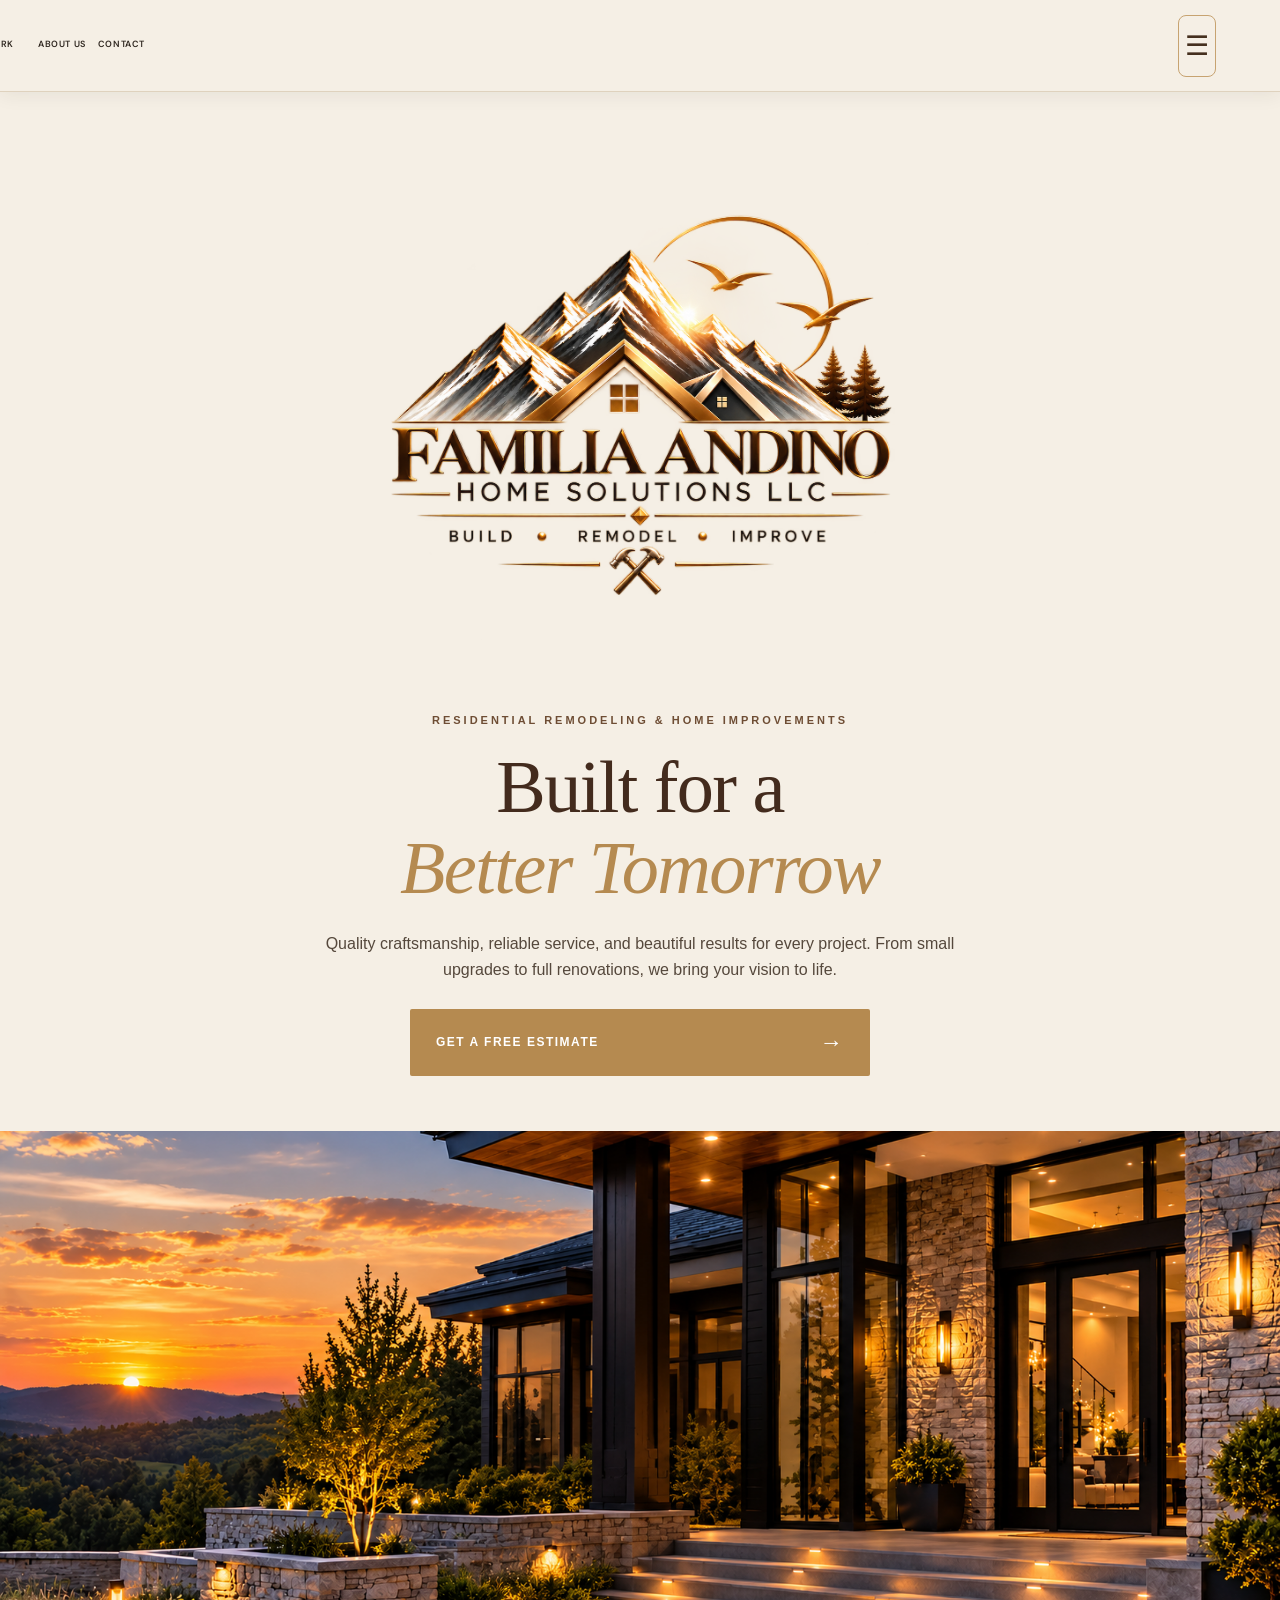
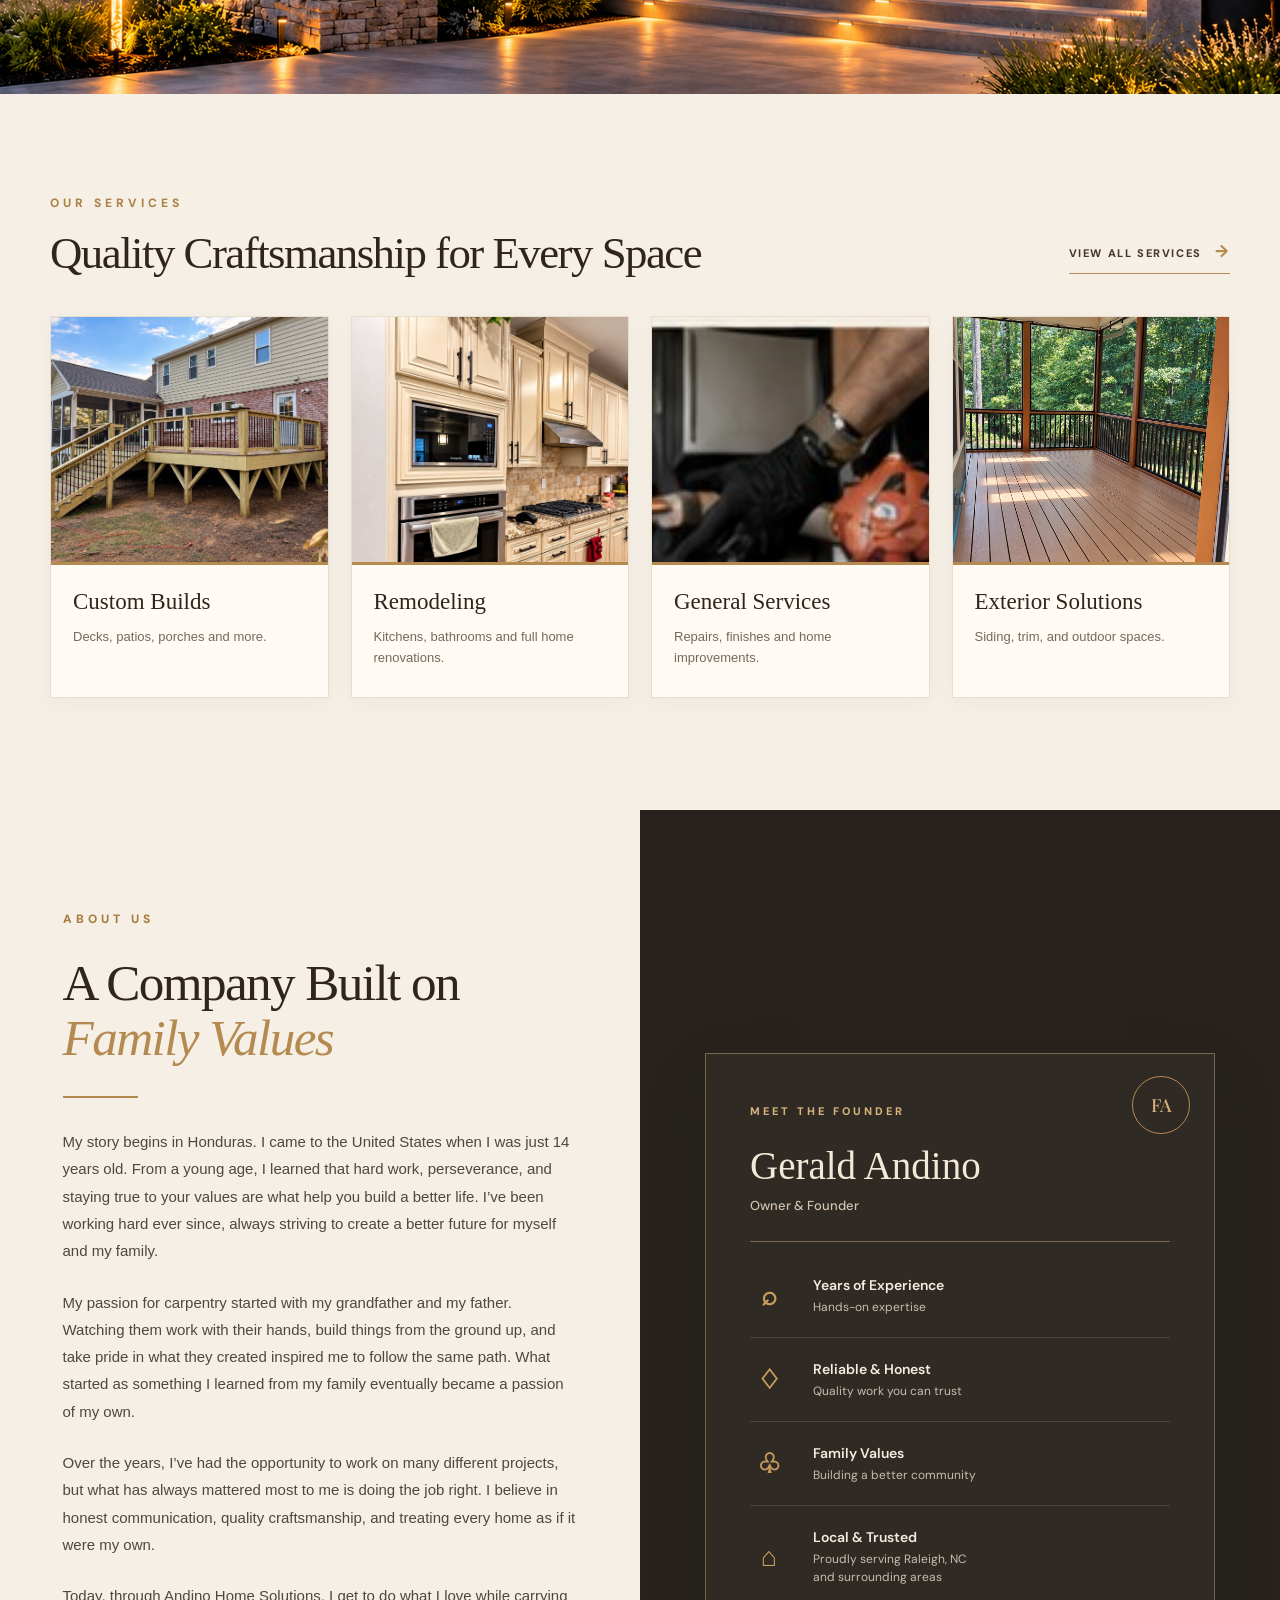
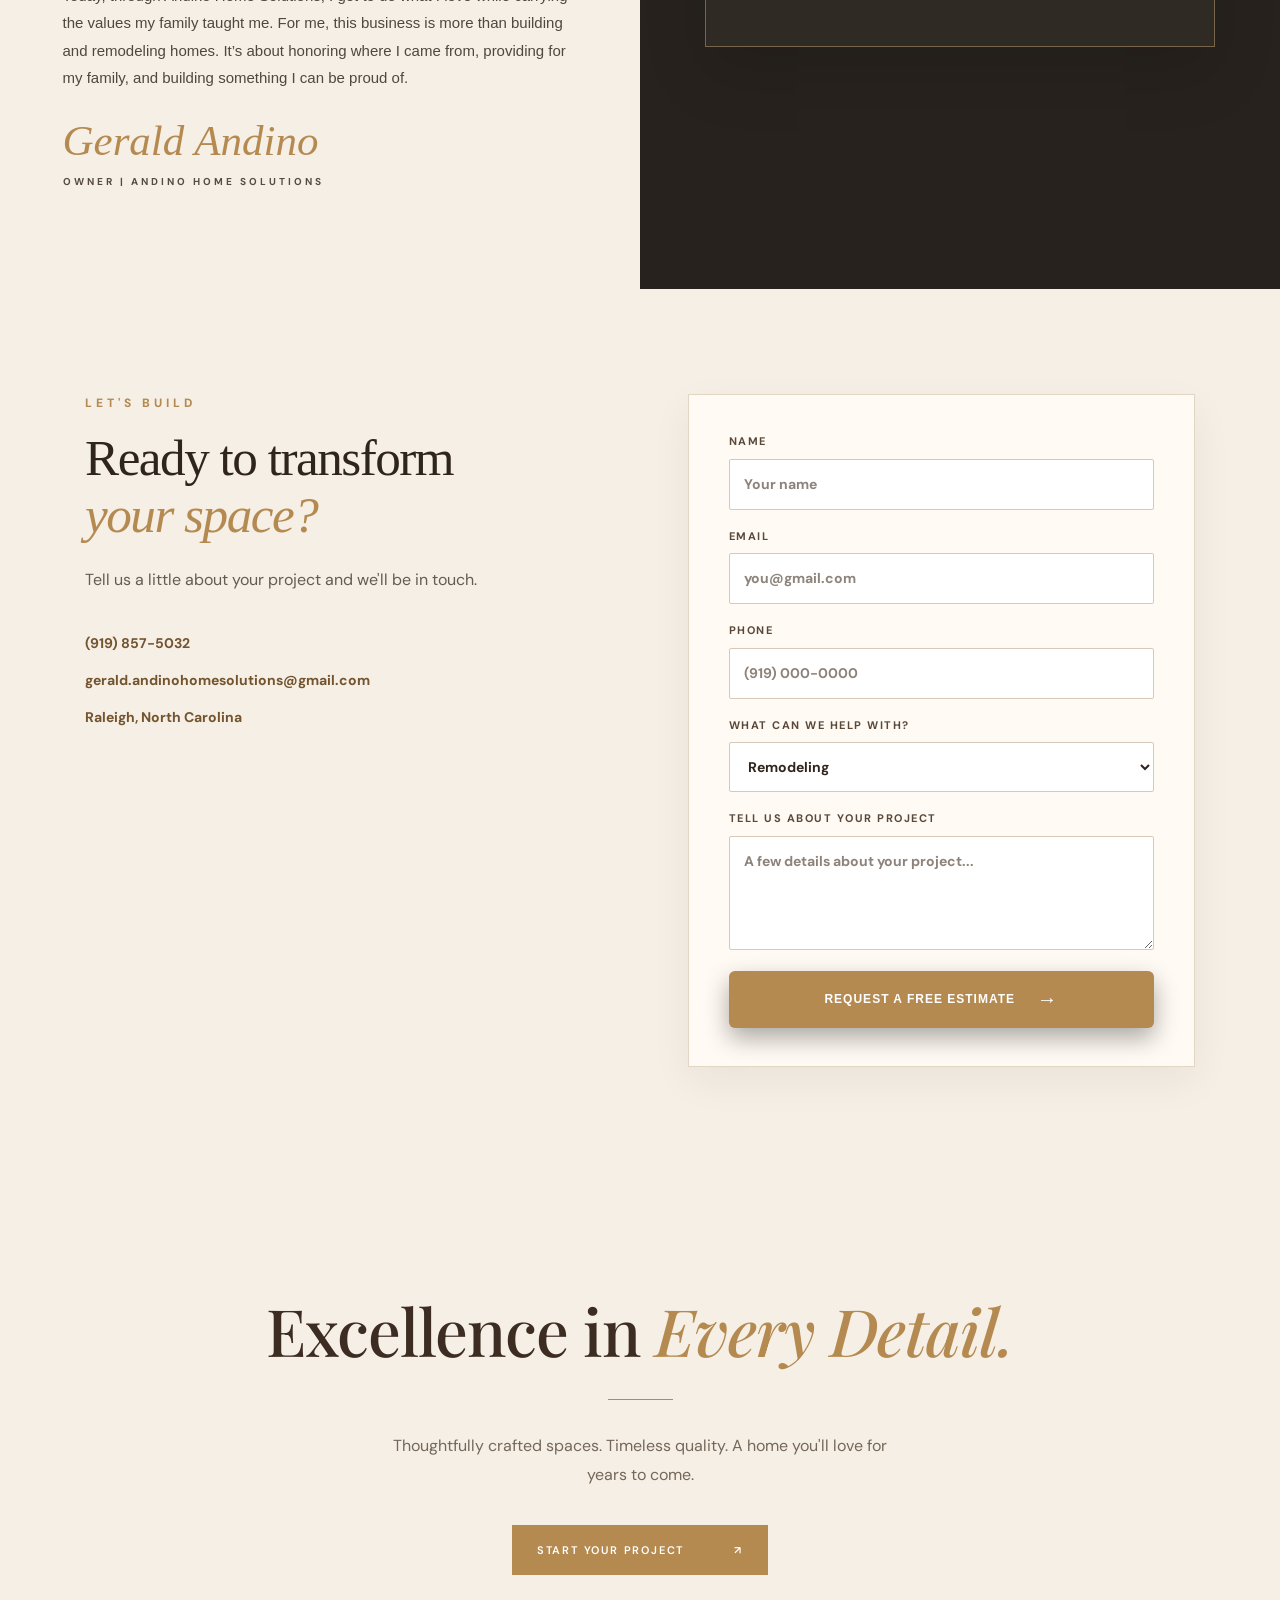
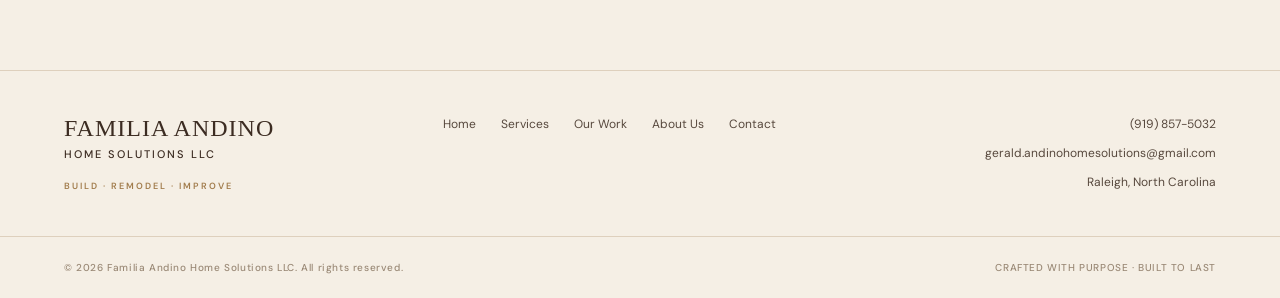
==== commit 31fe4141: "Remove header estimate button while retaining hamburger menu" ====
--- a/index.html
+++ b/index.html
@@ -24,10 +24,7 @@
     <a href="#contact">Contact</a>
   </nav>
 
-  <div class="header-actions">
-    
-    <a class="gold-btn header-quote" href="#contact">Get a Free Estimate</a>
-  </div>
+  
 
   <button class="menu-toggle" aria-label="Open menu" aria-expanded="false" aria-controls="site-navigation-drawer">☰</button>
 </header>
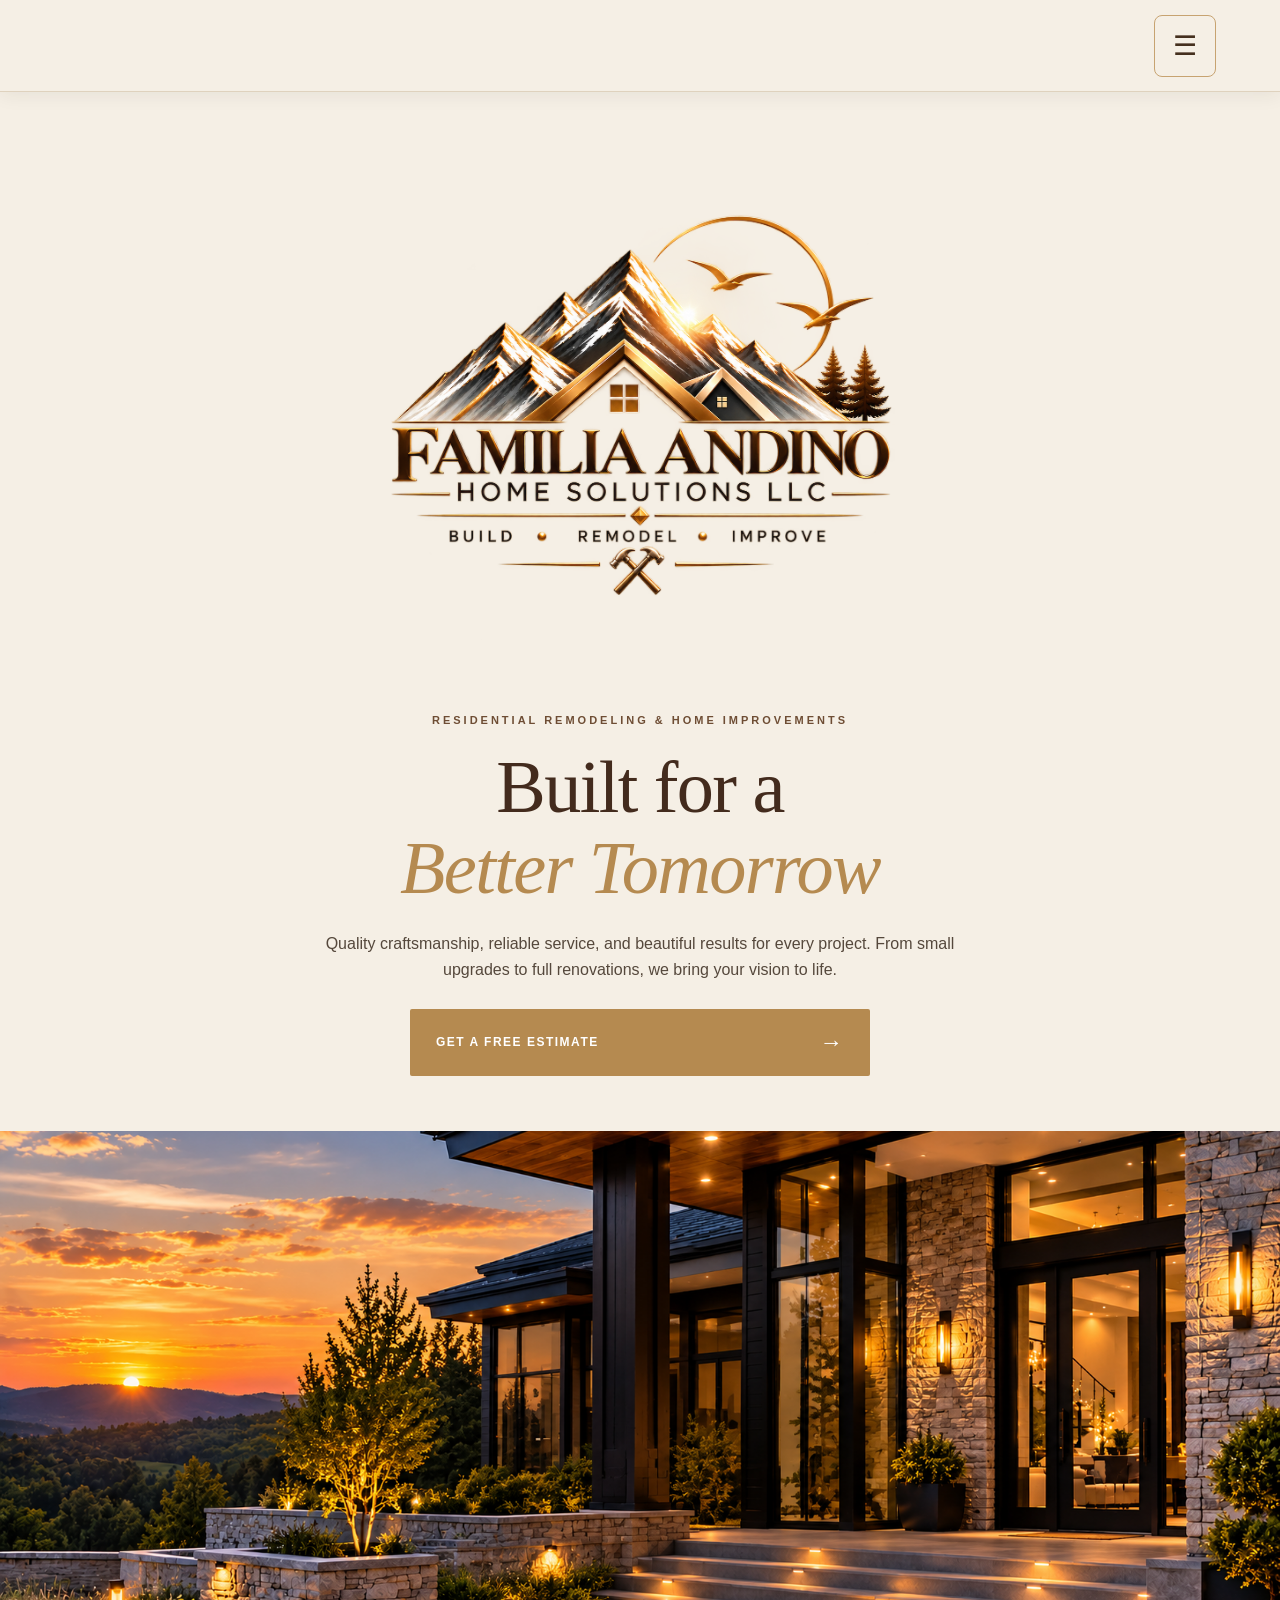
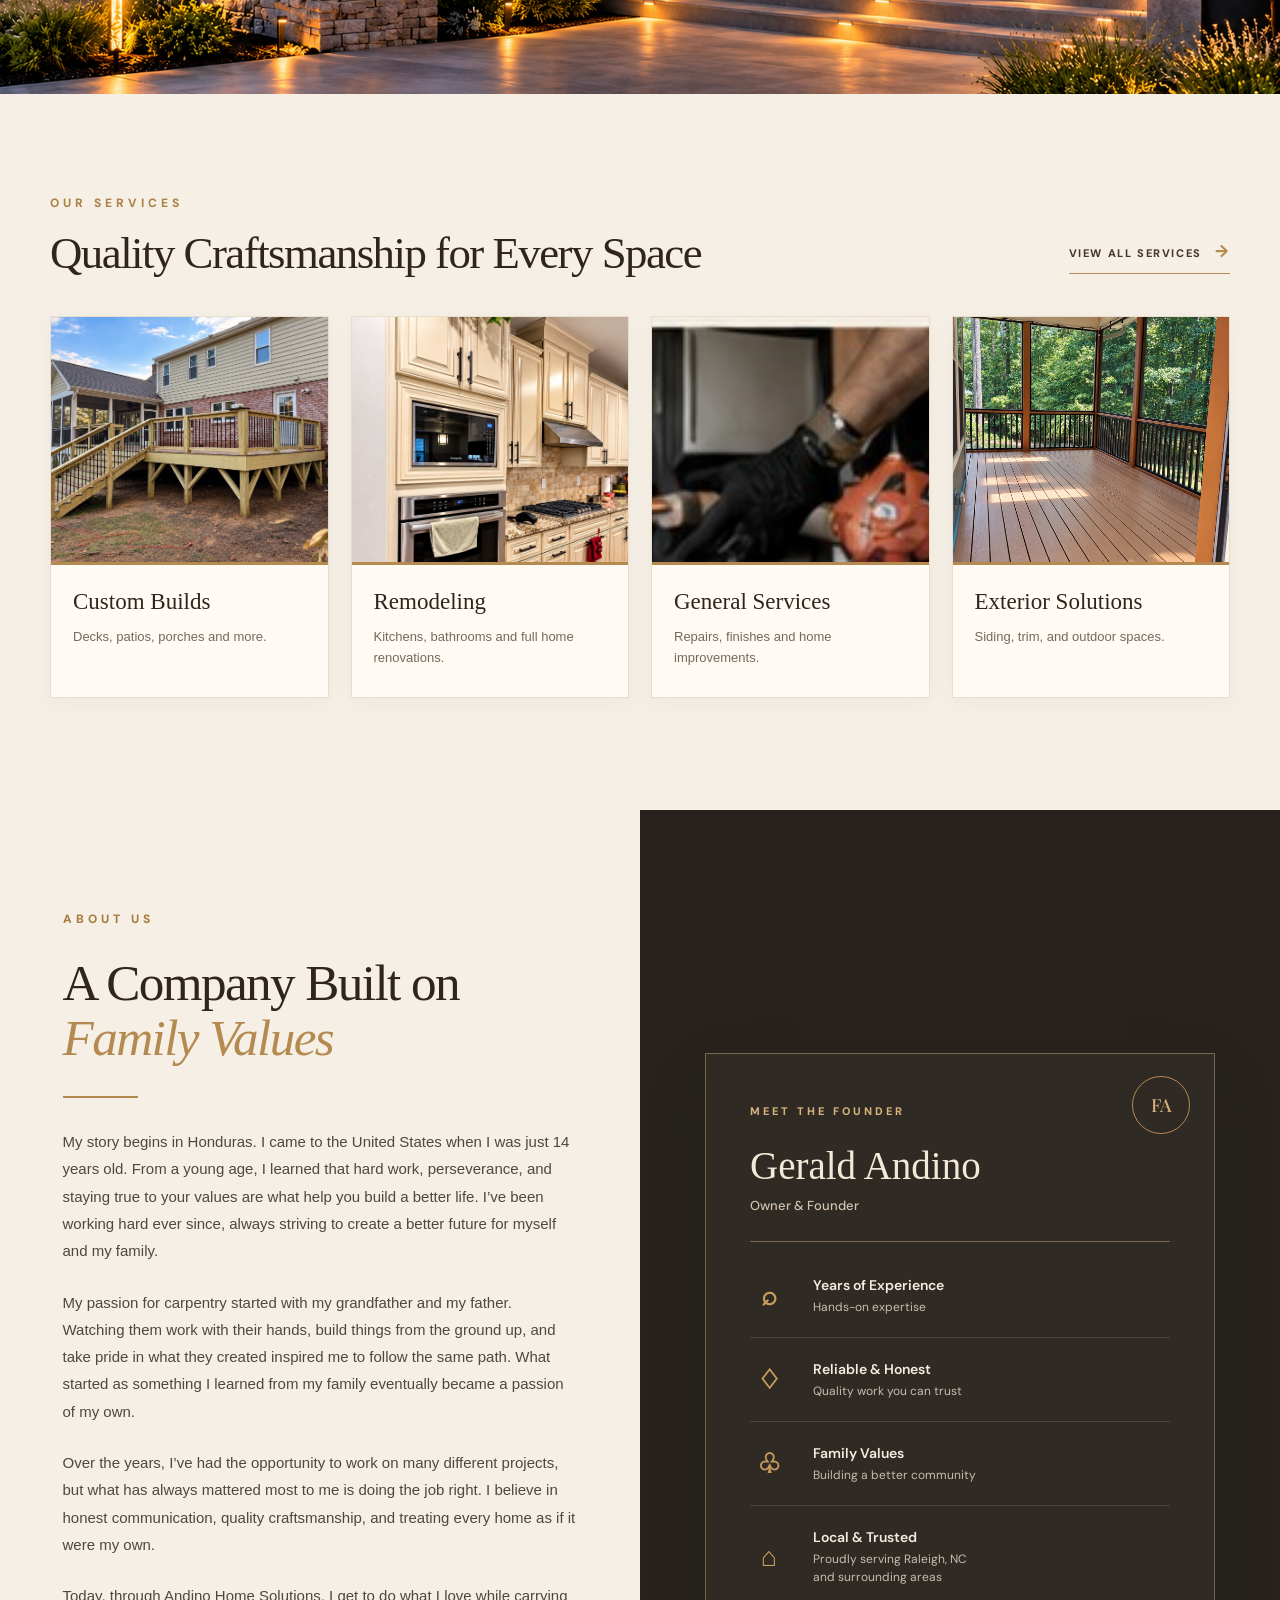
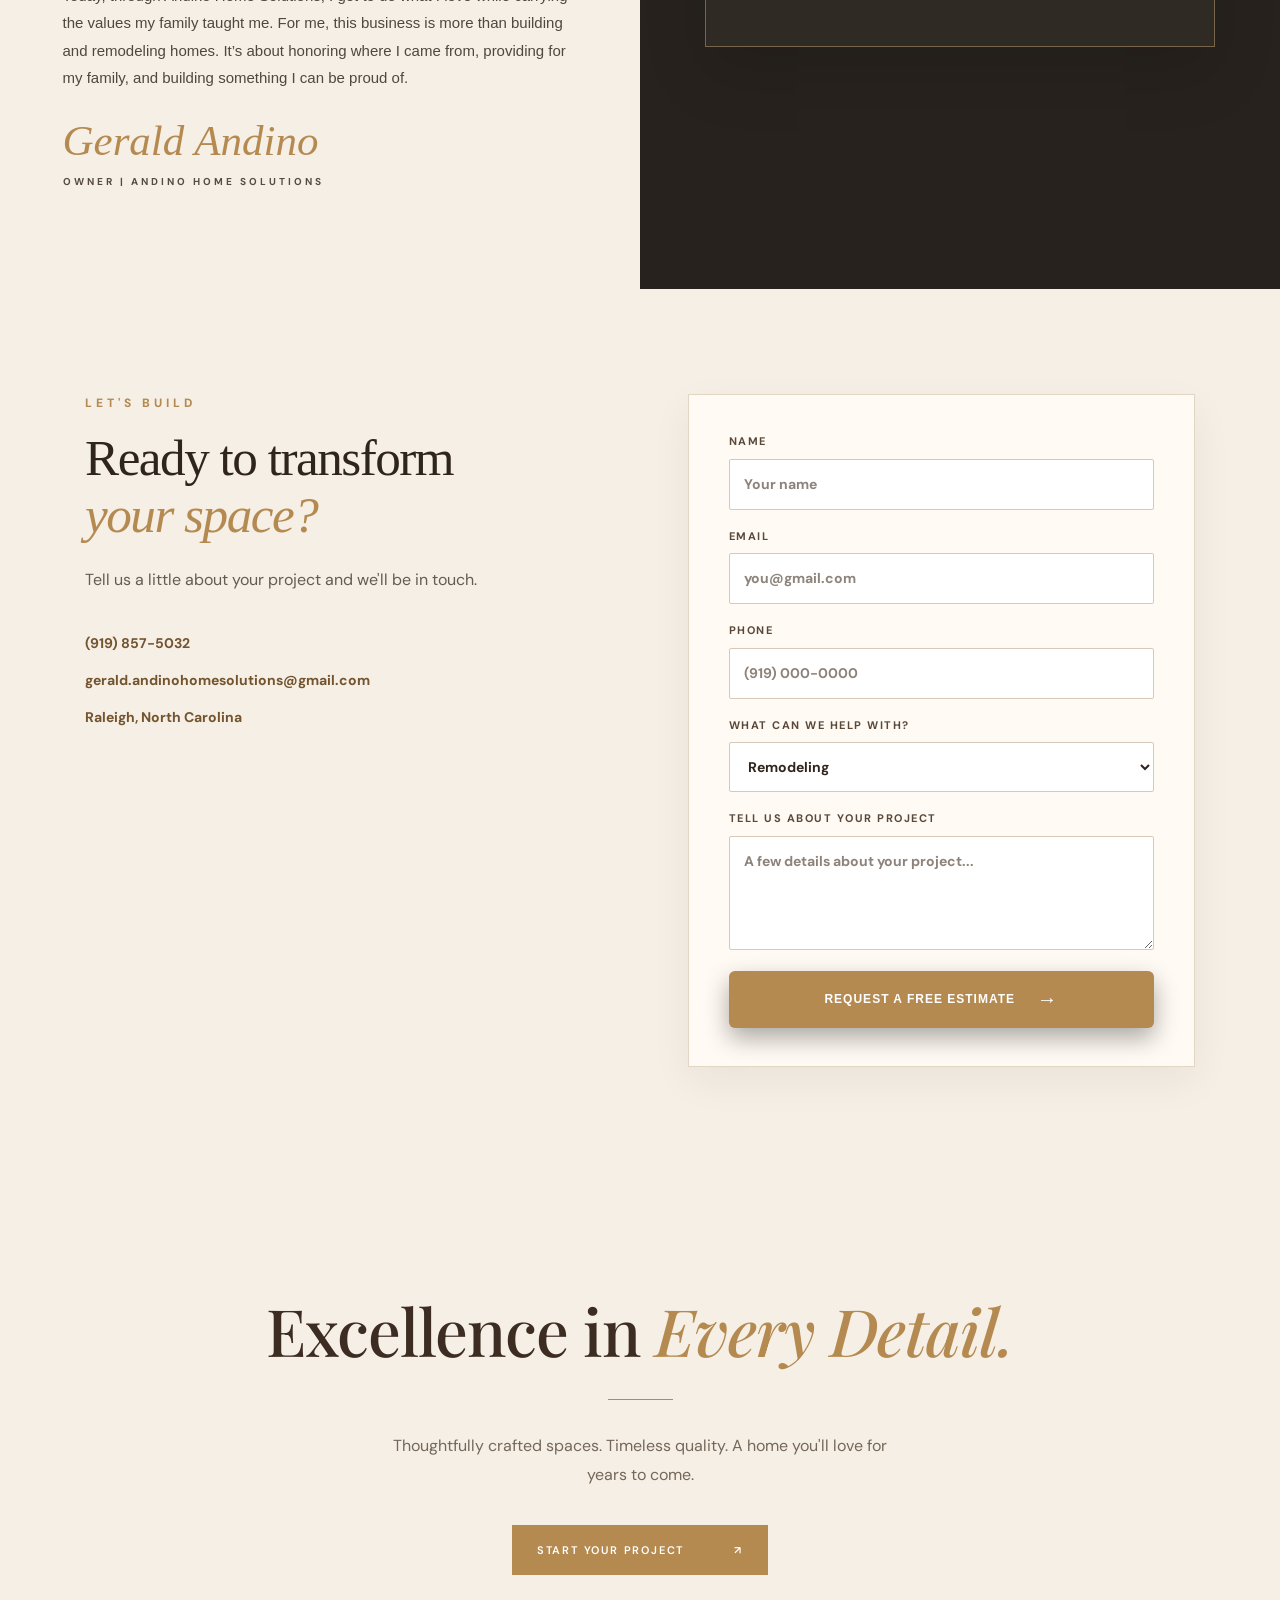
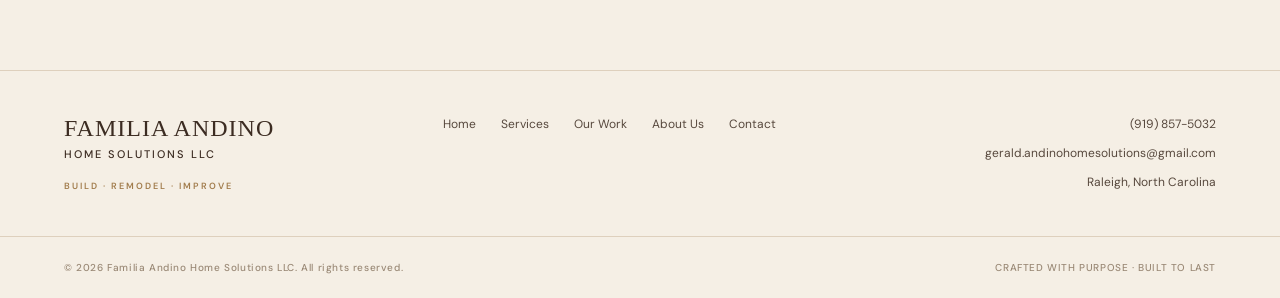
==== commit 836c0ea5: "Remove desktop header navigation links; retain hamburger menu" ====
--- a/index.html
+++ b/index.html
@@ -13,16 +13,7 @@
 <body>
 <header class="site-header" id="top">
   
-  <nav class="nav nav-left">
-    <a class="active" href="#top">Home</a>
-    <a href="#services">Services</a>
-    <a href="gallery.html">Our Work</a>
-  </nav>
 
-  <nav class="nav nav-right">
-    <a href="about.html">About Us</a>
-    <a href="#contact">Contact</a>
-  </nav>
 
   
 
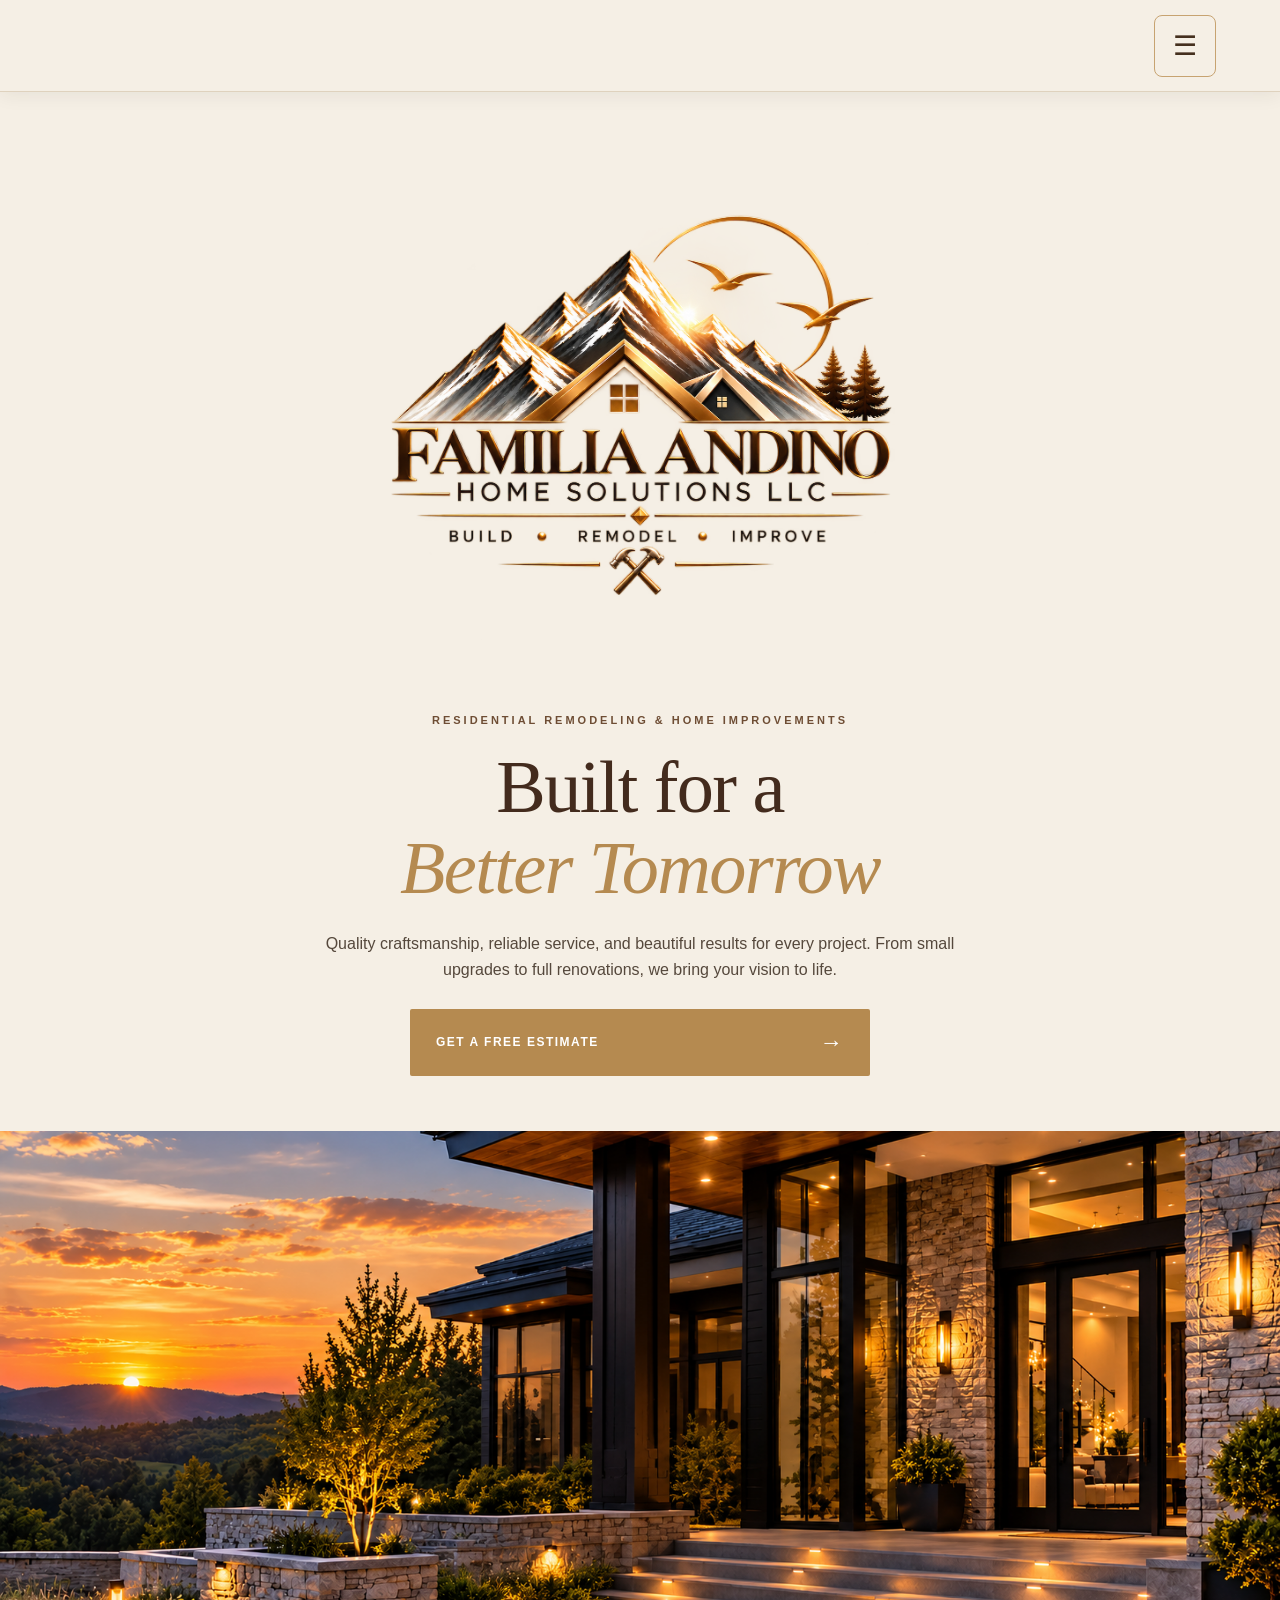
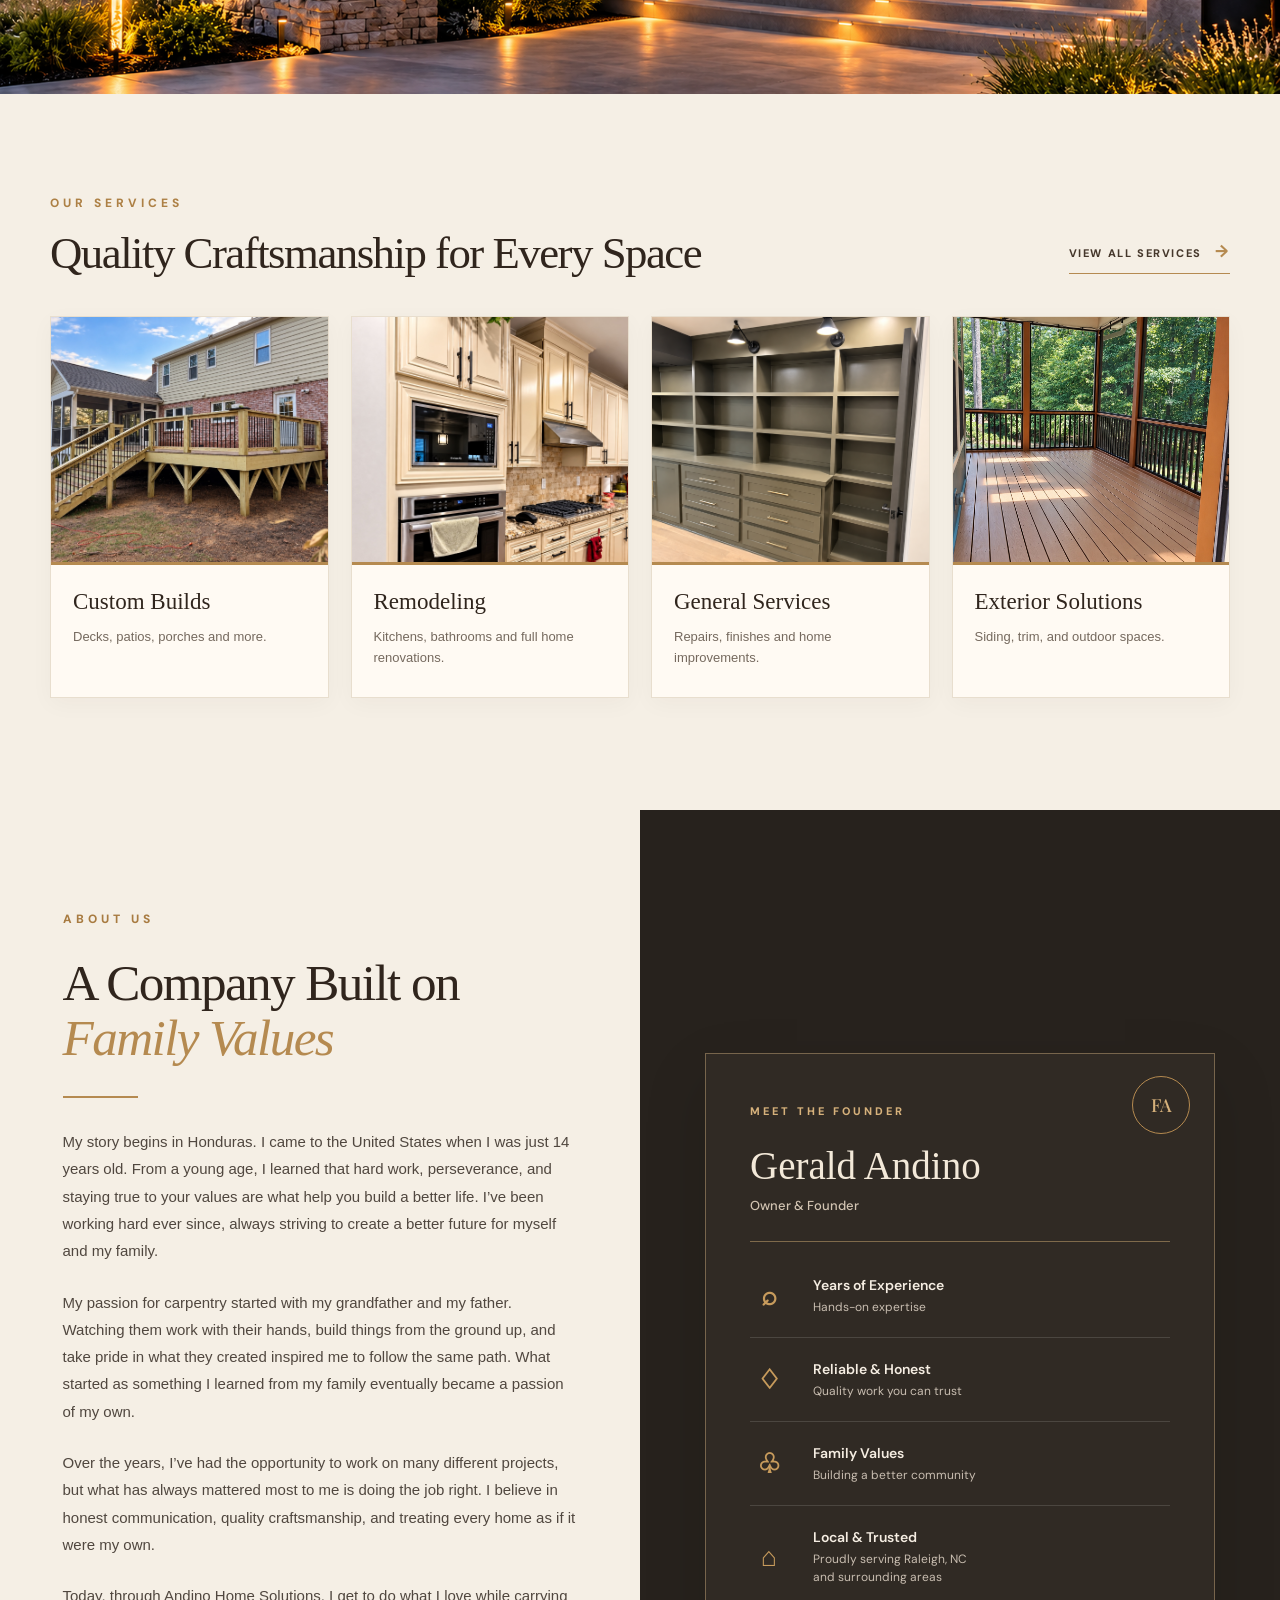
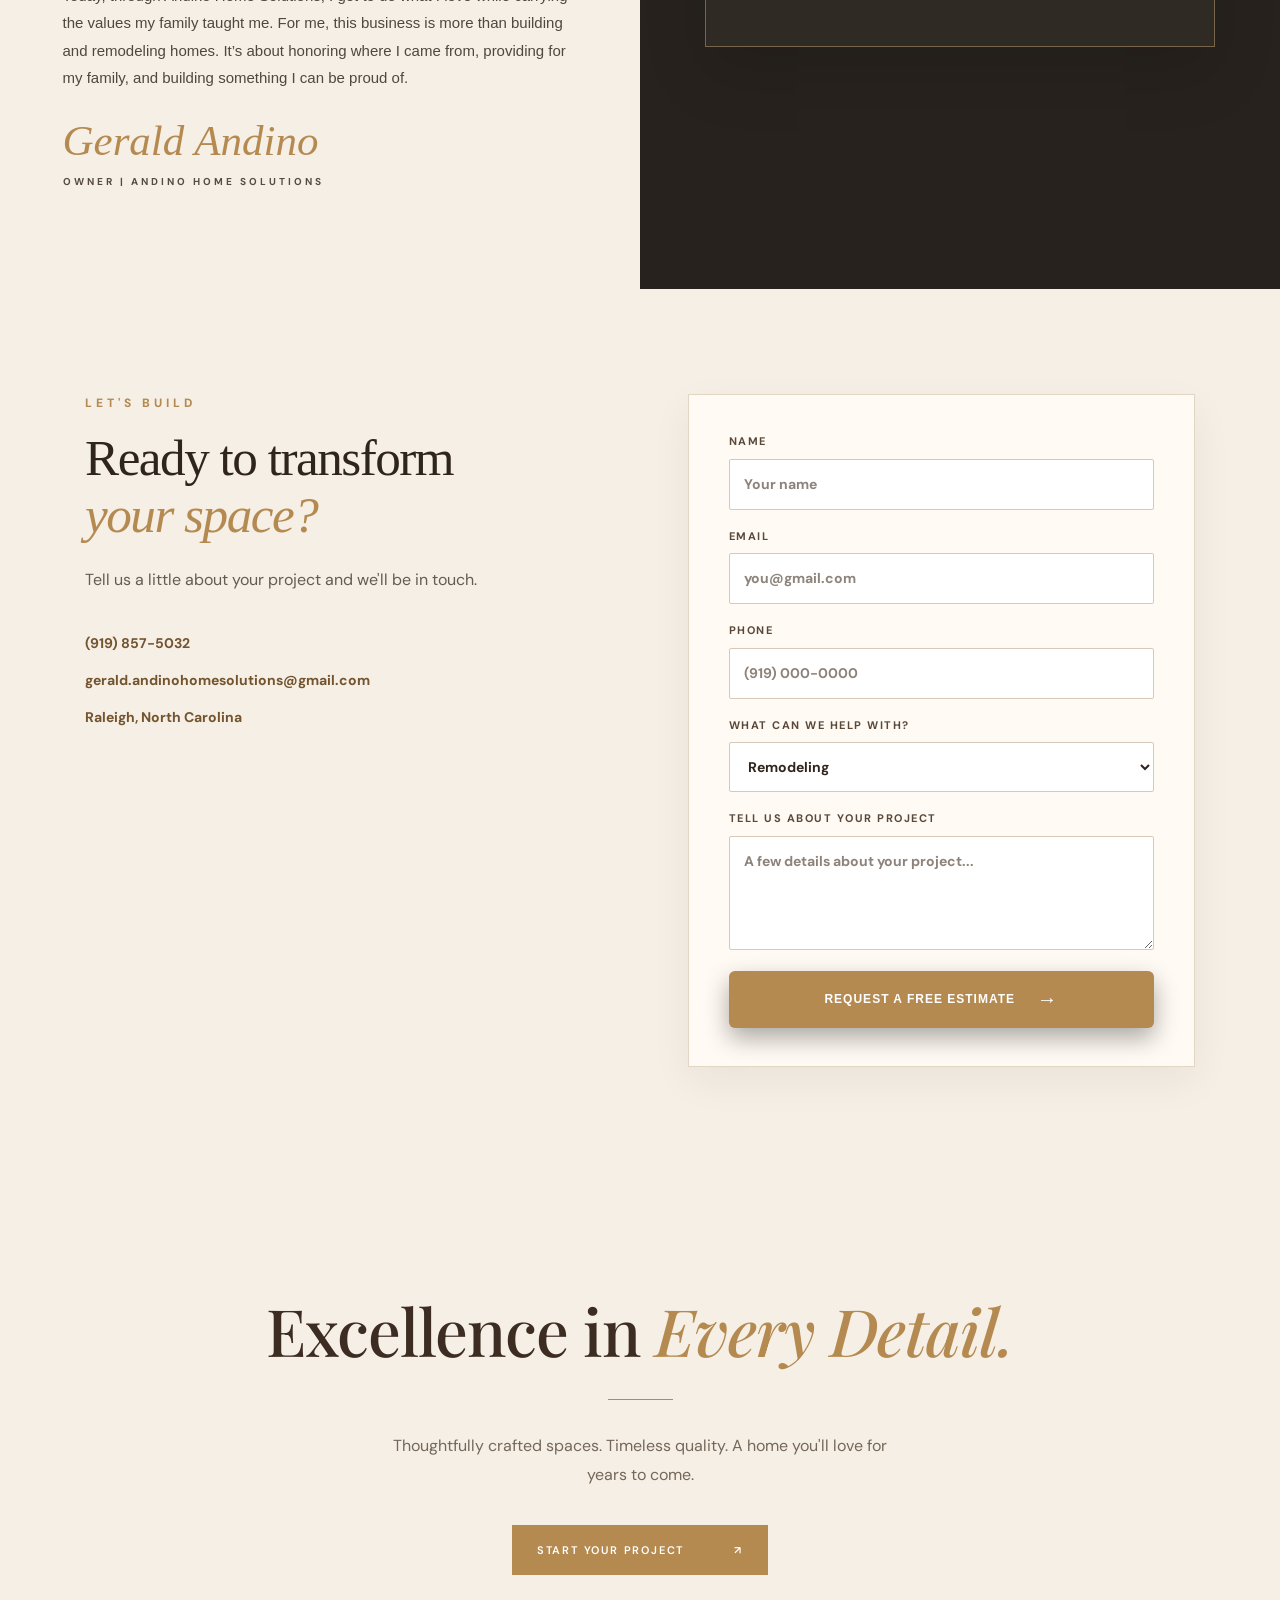
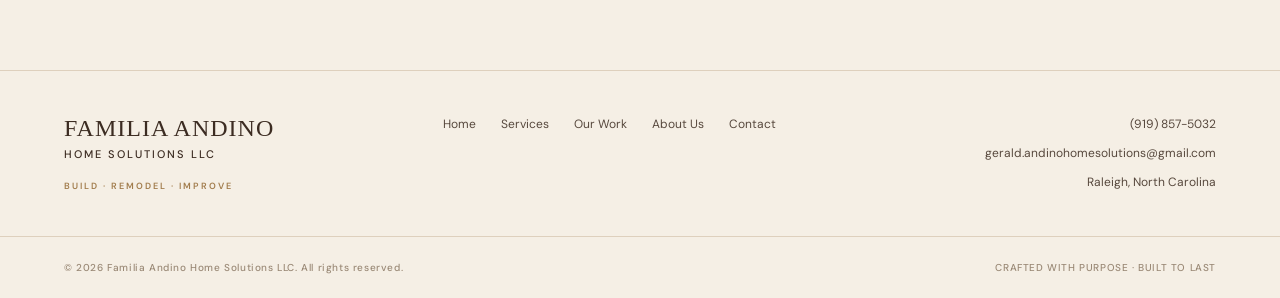
==== commit 66758538: "Use completed cabinetry project photo from Our Work for General Services" ====
--- a/index.html
+++ b/index.html
@@ -38,7 +38,7 @@
   <div class="service-grid">
     <article class="service-card"><img src="assets/work-deck-finished.jpg" alt="Custom deck build"><div class="service-body"><h3>Custom Builds</h3><p>Decks, patios, porches and more.</p></div></article>
     <article class="service-card"><img src="assets/work-kitchen-remodel.jpg" alt="Kitchen remodeling"><div class="service-body"><h3>Remodeling</h3><p>Kitchens, bathrooms and full home renovations.</p></div></article>
-    <article class="service-card"><img src="assets/service-repairs.jpg" alt="General home services"><div class="service-body"><h3>General Services</h3><p>Repairs, finishes and home improvements.</p></div></article>
+    <article class="service-card"><img src="assets/work-built-in-cabinet.png" alt="Custom built-in cabinetry completed by Familia Andino Home Solutions"><div class="service-body"><h3>General Services</h3><p>Repairs, finishes and home improvements.</p></div></article>
     <article class="service-card"><img src="assets/work-screened-porch.jpg" alt="Exterior home solutions"><div class="service-body"><h3>Exterior Solutions</h3><p>Siding, trim, and outdoor spaces.</p></div></article>
   </div></div>
 </section>
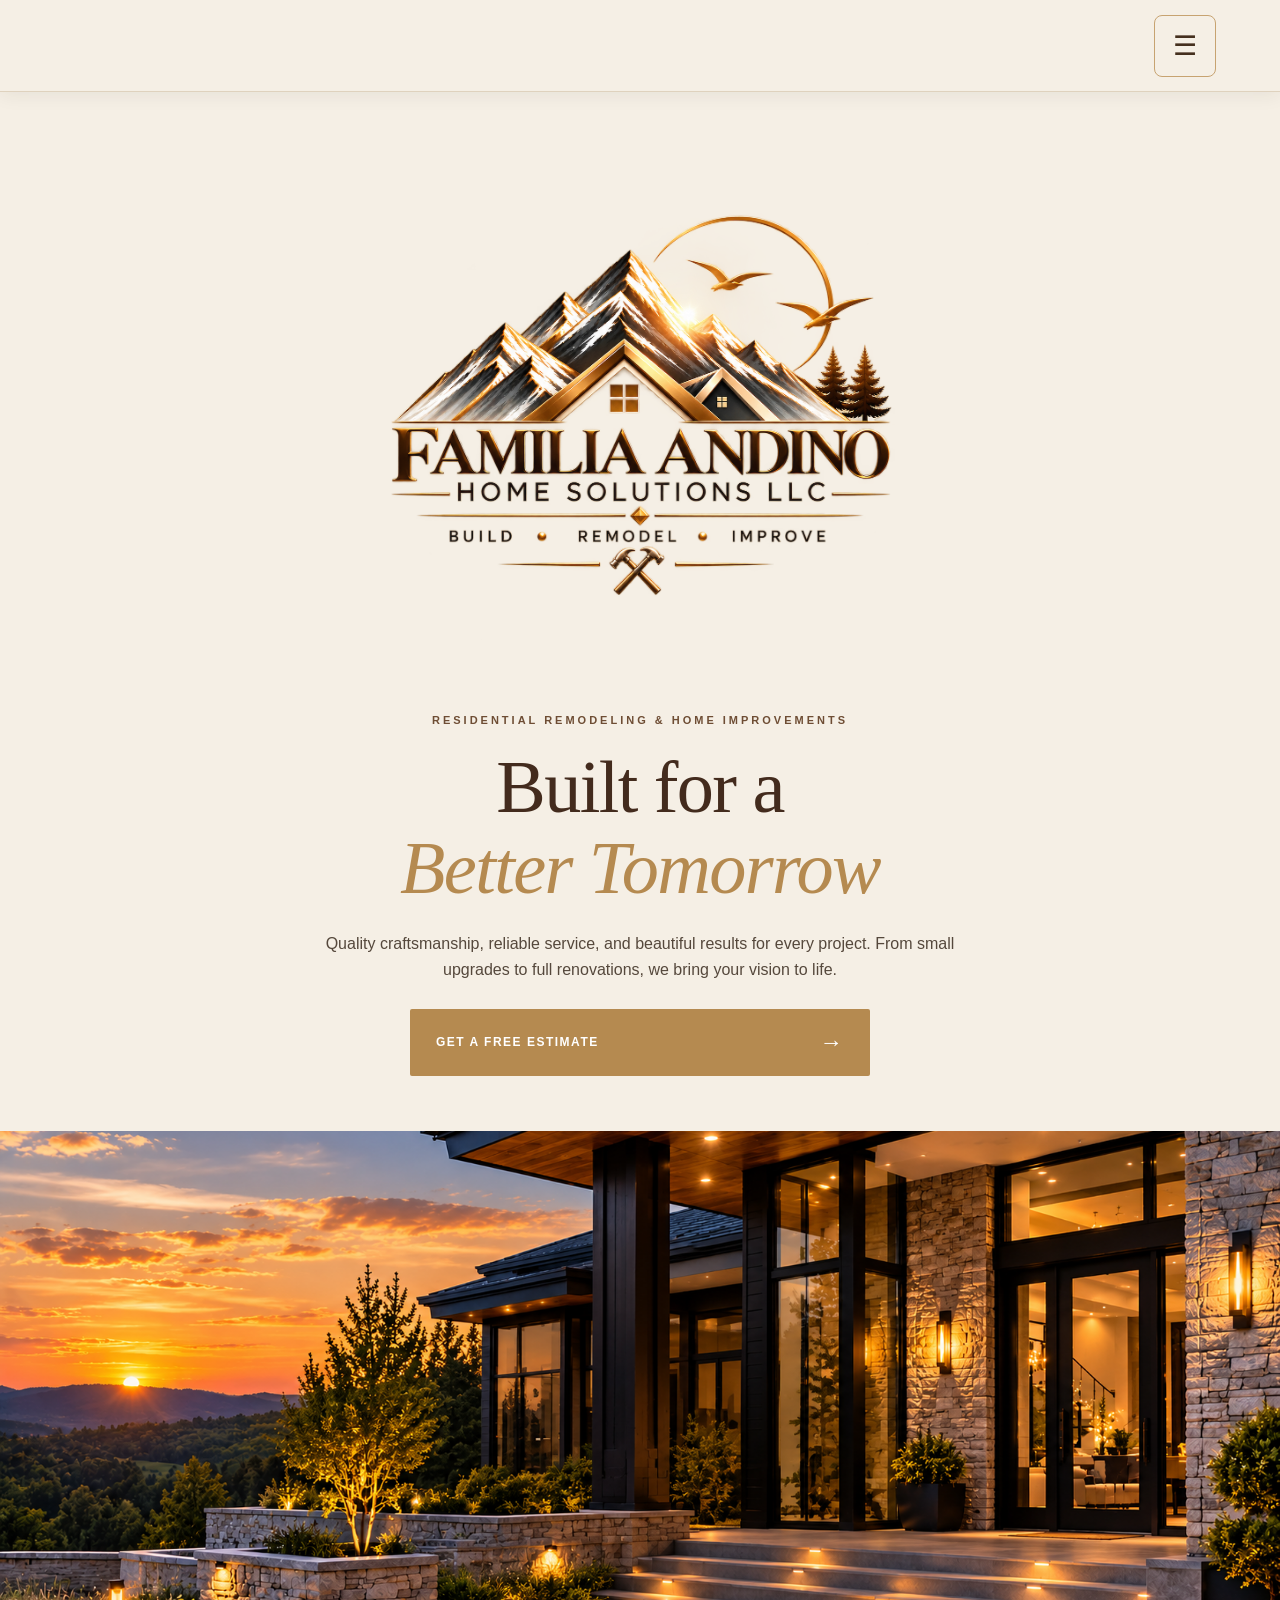
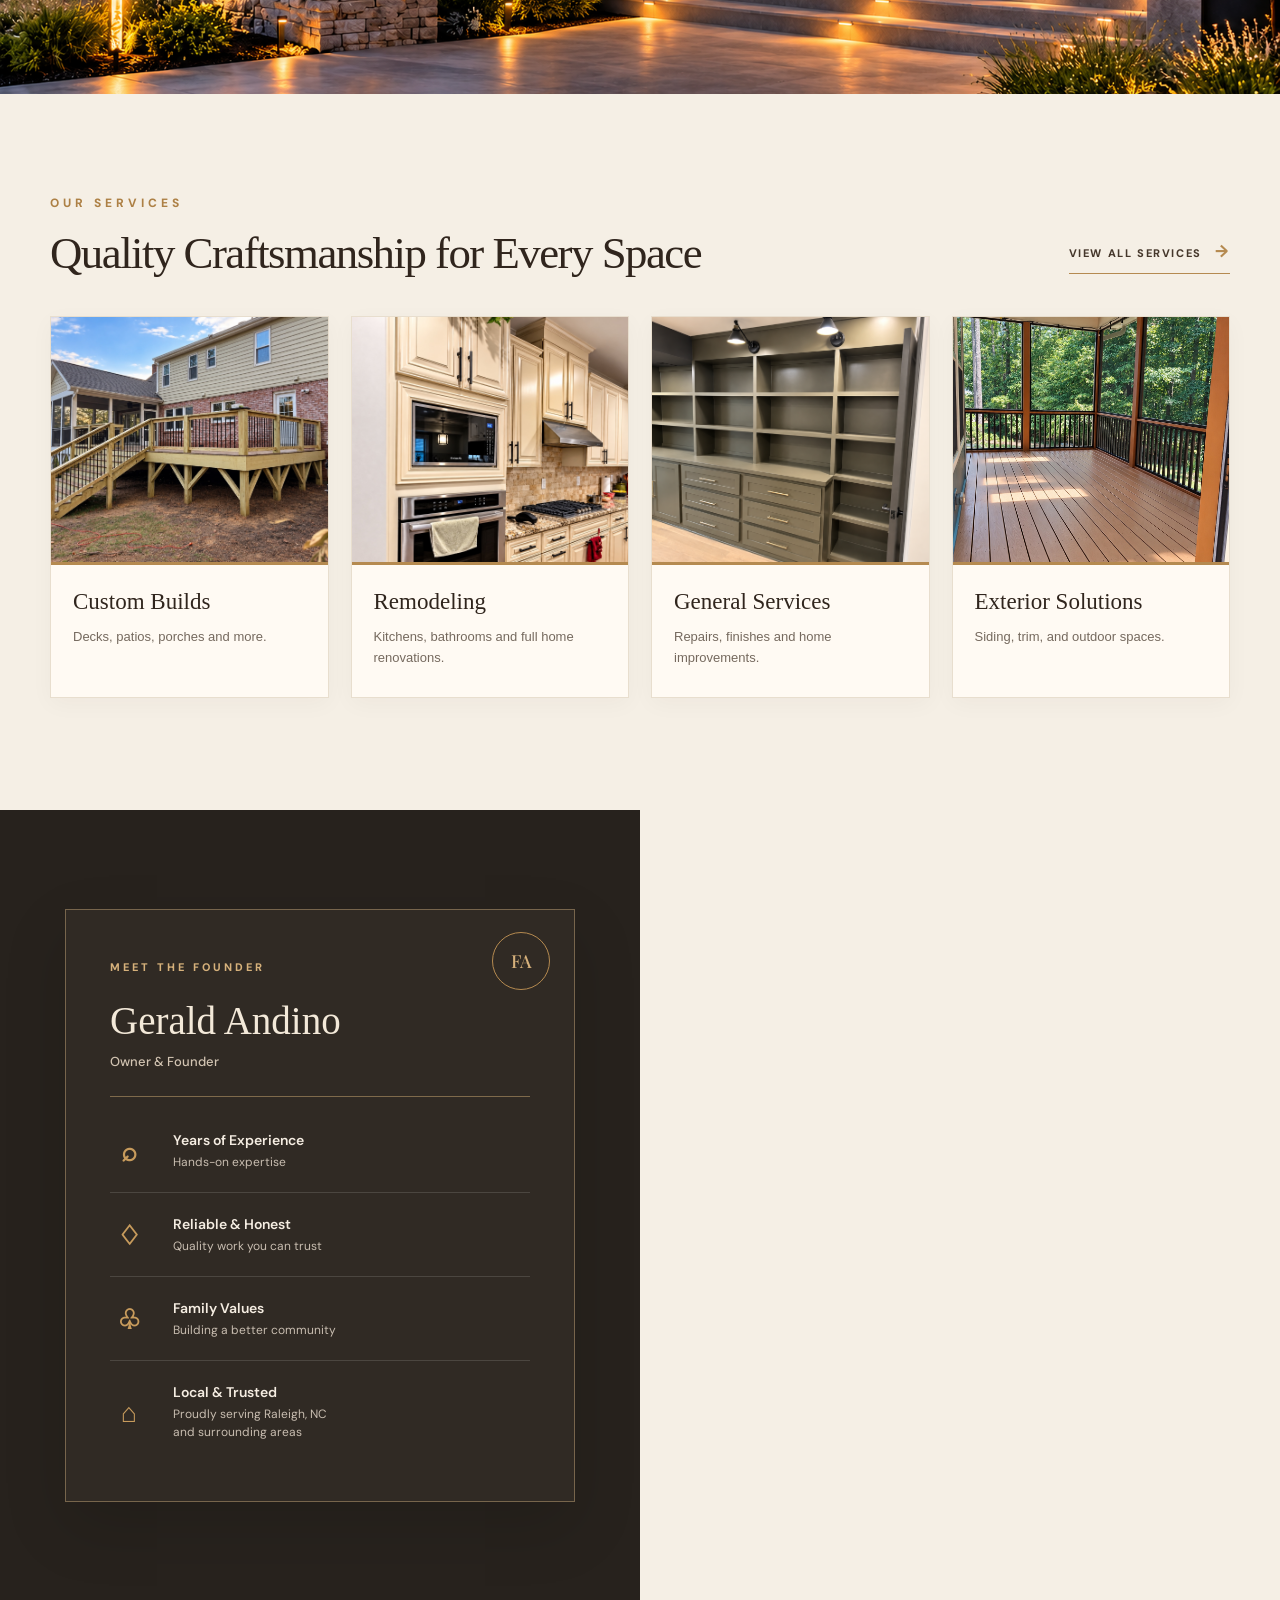
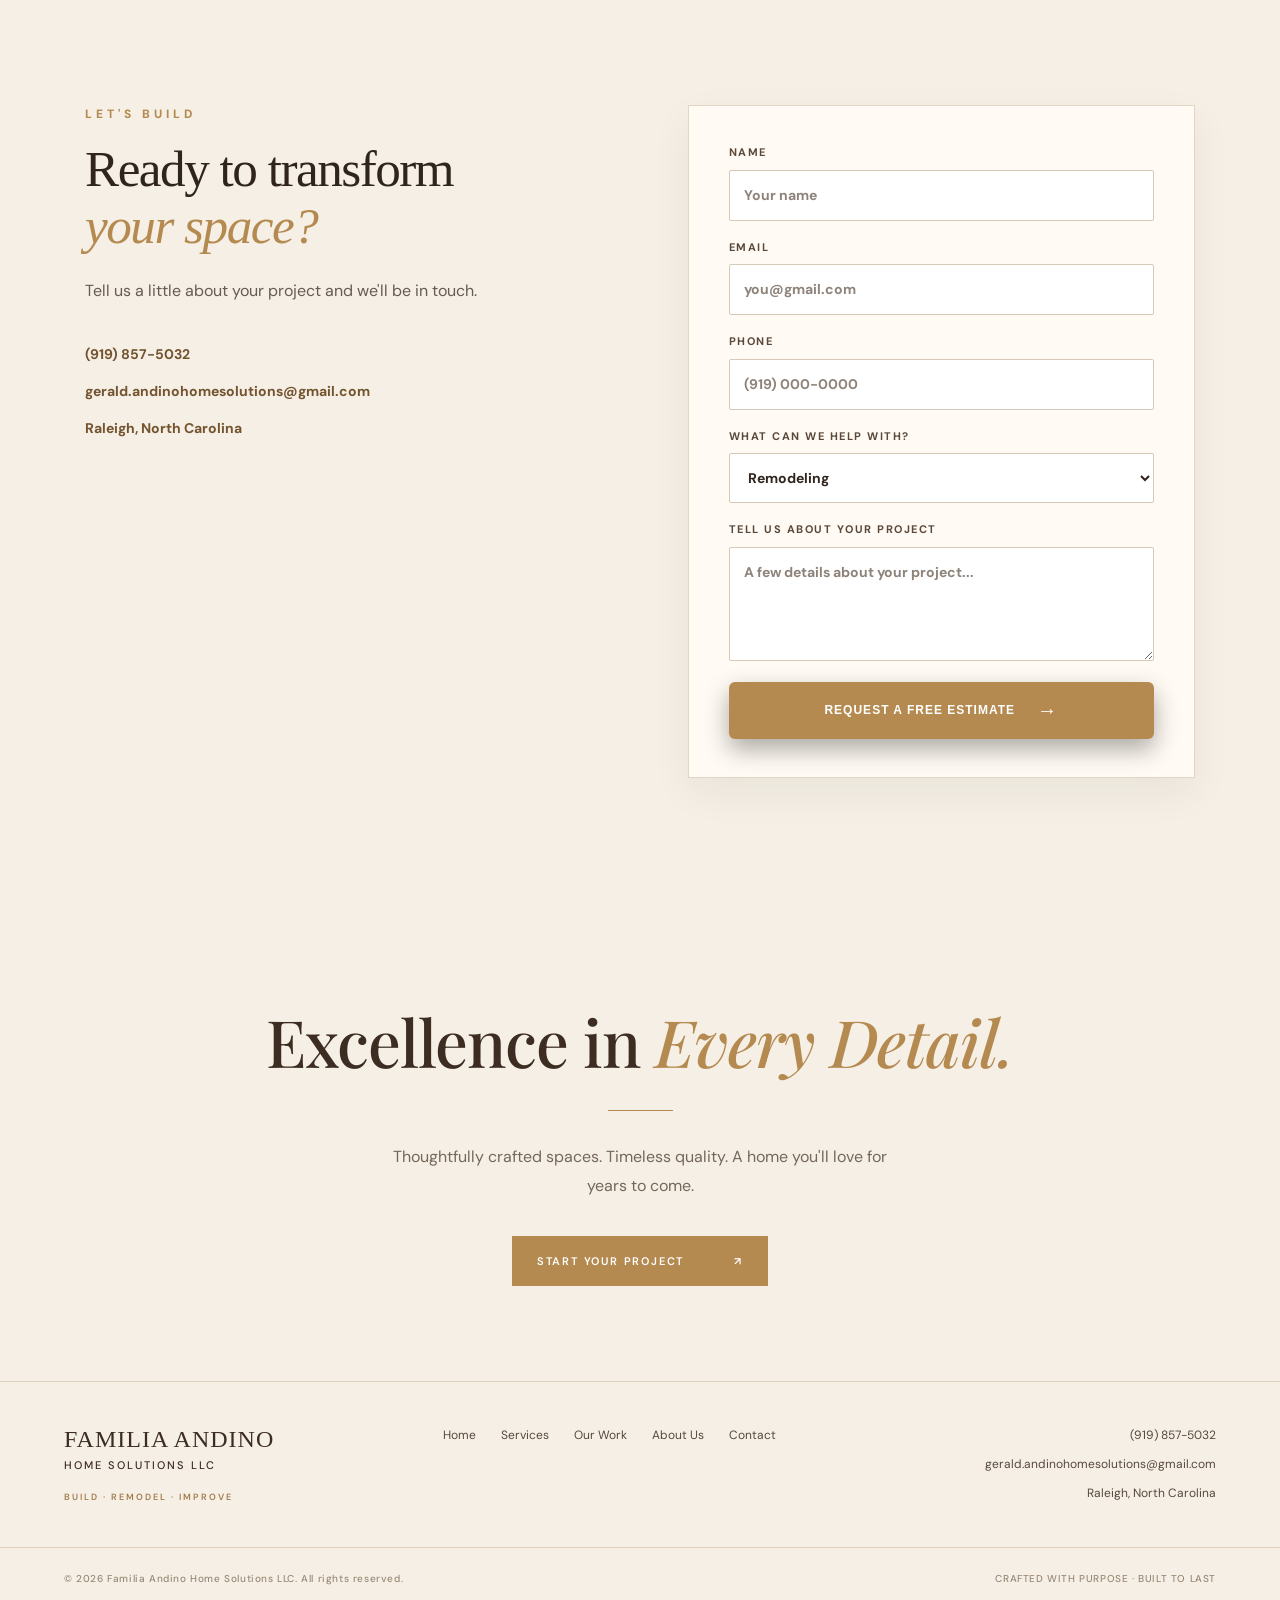
==== commit 3c6cb9b2: "Remove founder biography from homepage, retain Meet the Founder card; story stays on About Us page" ====
--- a/index.html
+++ b/index.html
@@ -8,7 +8,7 @@
   <link rel="preconnect" href="https://fonts.googleapis.com">
   <link rel="preconnect" href="https://fonts.gstatic.com" crossorigin>
   <link href="https://fonts.googleapis.com/css2?family=DM+Sans:wght@400;500;600;700&family=Playfair+Display:ital,wght@0,500;0,600;0,700;1,600&display=swap" rel="stylesheet">
-  <link rel="stylesheet" href="style.css?v=footer-refined-20261022">
+  <link rel="stylesheet" href="style.css?v=mobile-hero-spacing-20261022">
 </head>
 <body>
 <header class="site-header" id="top">
@@ -46,19 +46,6 @@
  
 <section class="about-founder" id="about">
   <div class="about-split">
-    <div class="about-left">
-      <div class="about-left-inner">
-        <p class="eyebrow dark">ABOUT US</p>
-        <h2>A Company Built on<br><em>Family Values</em></h2>
-        <div class="gold-line"></div>
-        <p>My story begins in Honduras. I came to the United States when I was just 14 years old. From a young age, I learned that hard work, perseverance, and staying true to your values are what help you build a better life. I’ve been working hard ever since, always striving to create a better future for myself and my family.</p>
-        <p>My passion for carpentry started with my grandfather and my father. Watching them work with their hands, build things from the ground up, and take pride in what they created inspired me to follow the same path. What started as something I learned from my family eventually became a passion of my own.</p>
-        <p>Over the years, I’ve had the opportunity to work on many different projects, but what has always mattered most to me is doing the job right. I believe in honest communication, quality craftsmanship, and treating every home as if it were my own.</p>
-        <p>Today, through Andino Home Solutions, I get to do what I love while carrying the values my family taught me. For me, this business is more than building and remodeling homes. It’s about honoring where I came from, providing for my family, and building something I can be proud of.</p>
-        <div class="signature">Gerald Andino</div>
-        <div class="signature-sub">OWNER | ANDINO HOME SOLUTIONS</div>
-      </div>
-    </div>
     <div class="about-right">
       <div class="founder-card">
         <div class="founder-card-title">MEET THE FOUNDER</div>
--- a/style.css
+++ b/style.css
@@ -2976,3 +2976,18 @@
  .footer-refined-contact{align-items:center;text-align:center}
  .footer-refined-bottom{padding:23px 24px;flex-direction:column;text-align:center;gap:10px;font-size:9px}
 }
+
+/* Tighten mobile hero: remove excess whitespace around logo and copy */
+@media(max-width:950px){
+ .hero-centered-cream .hero-editorial-content{
+  padding-top:0 !important;
+ }
+ .hero-centered-cream .hero-featured-logo{
+  margin-top:-28px !important;
+  margin-bottom:-38px !important;
+ }
+ .hero-centered-cream .hero-editorial-eyebrow{
+  position:relative;
+  margin-top:0 !important;
+ }
+}
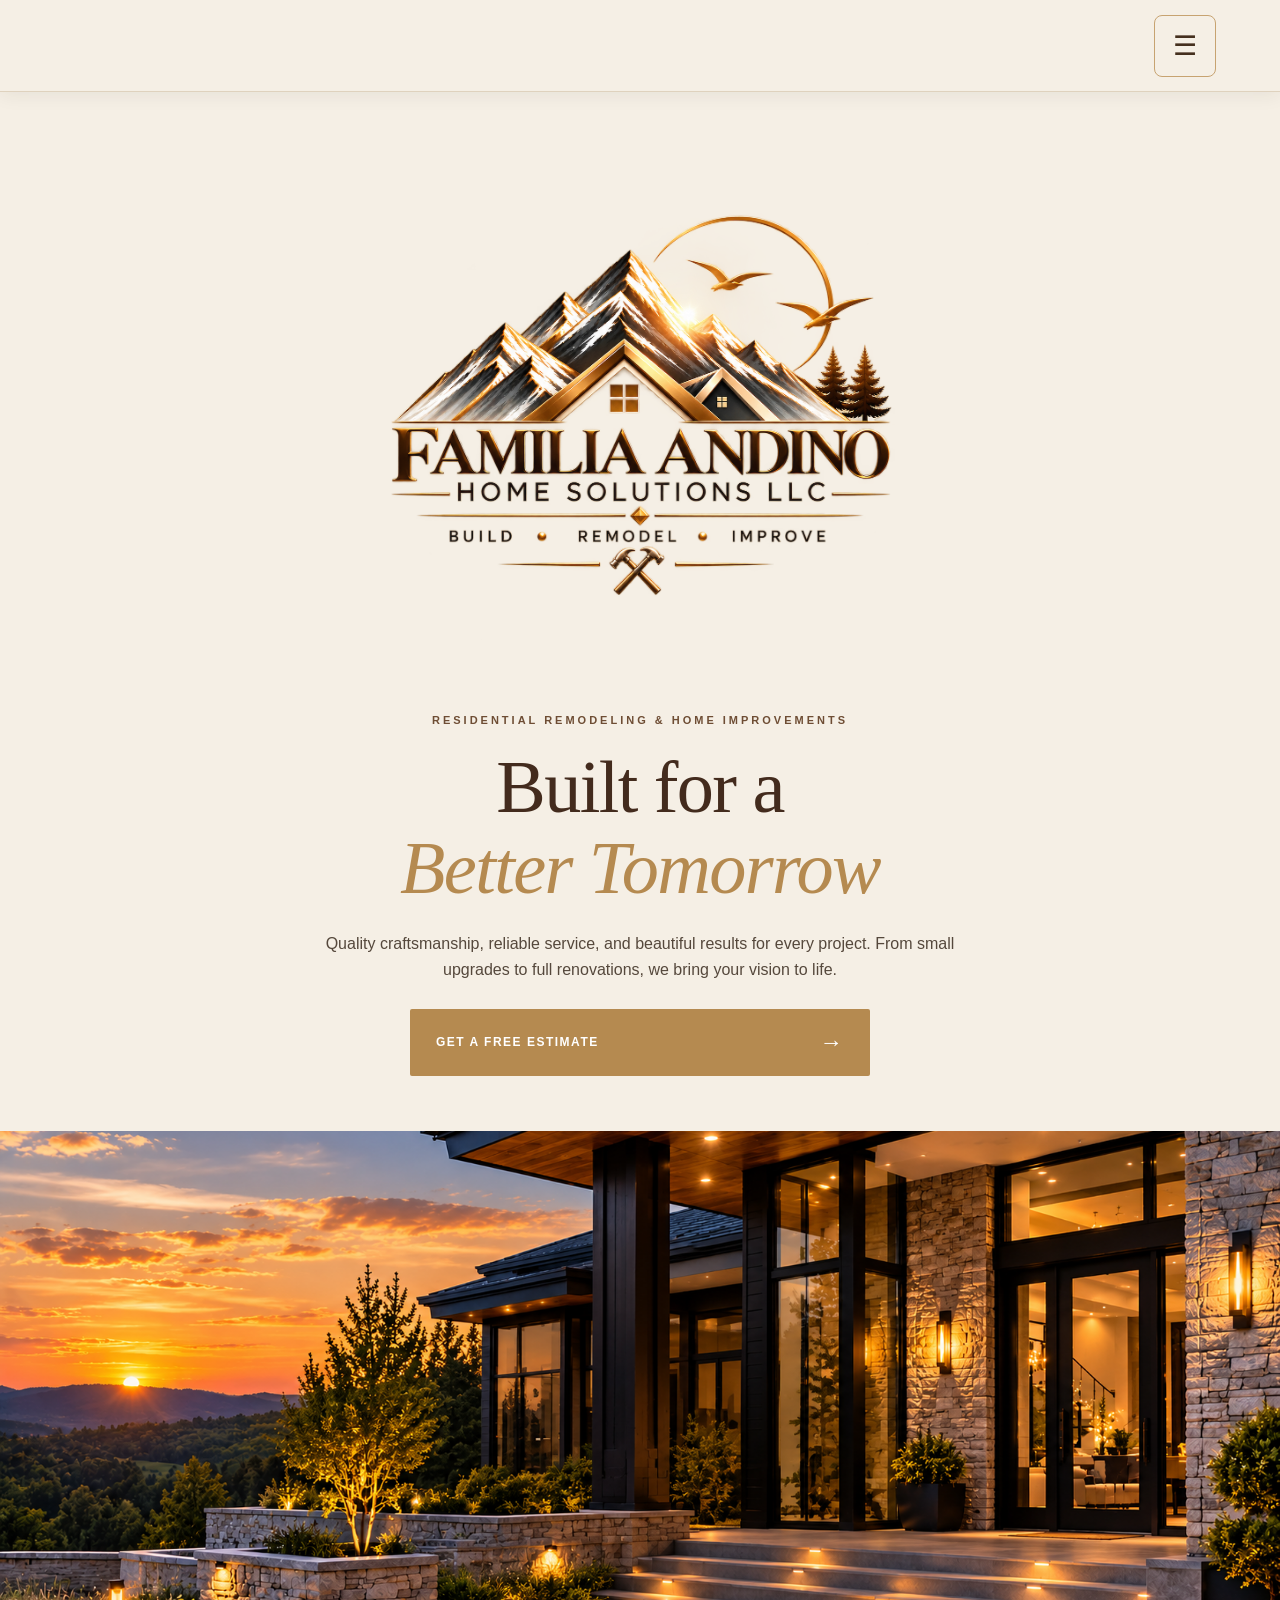
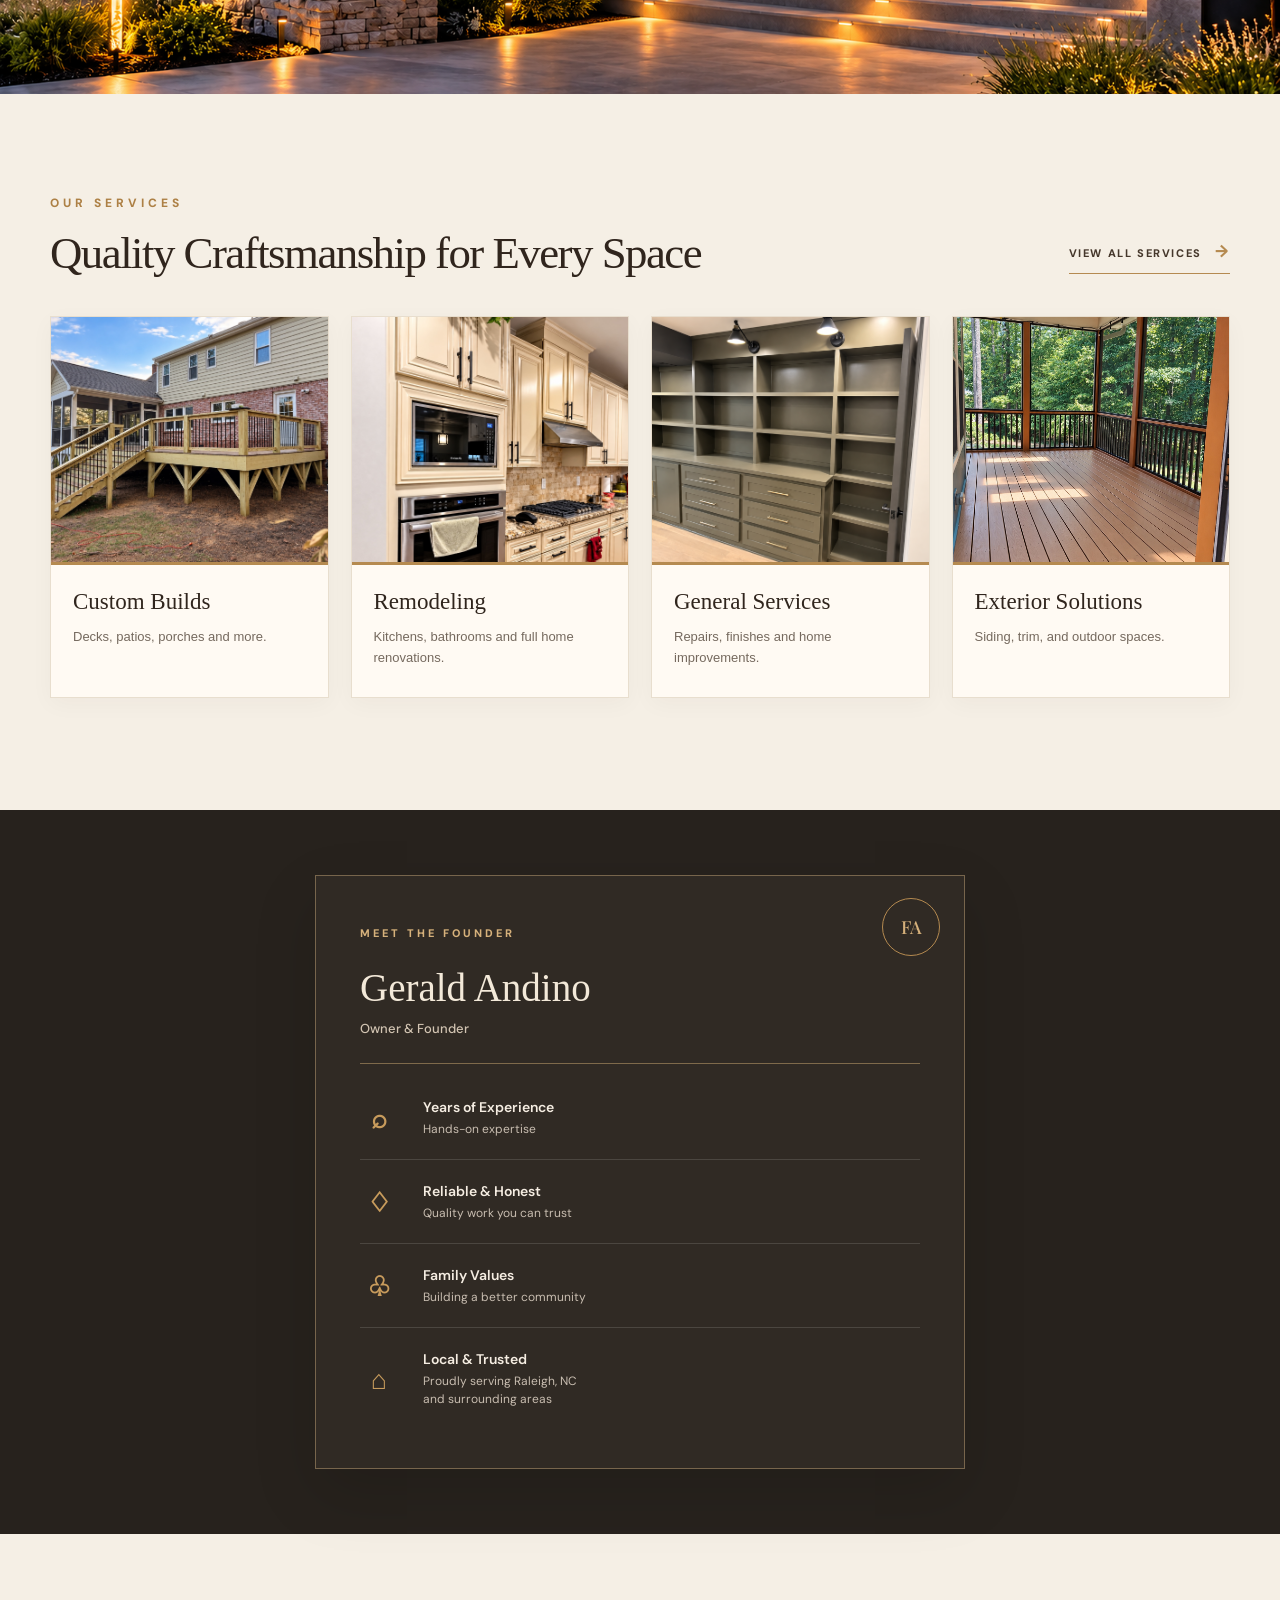
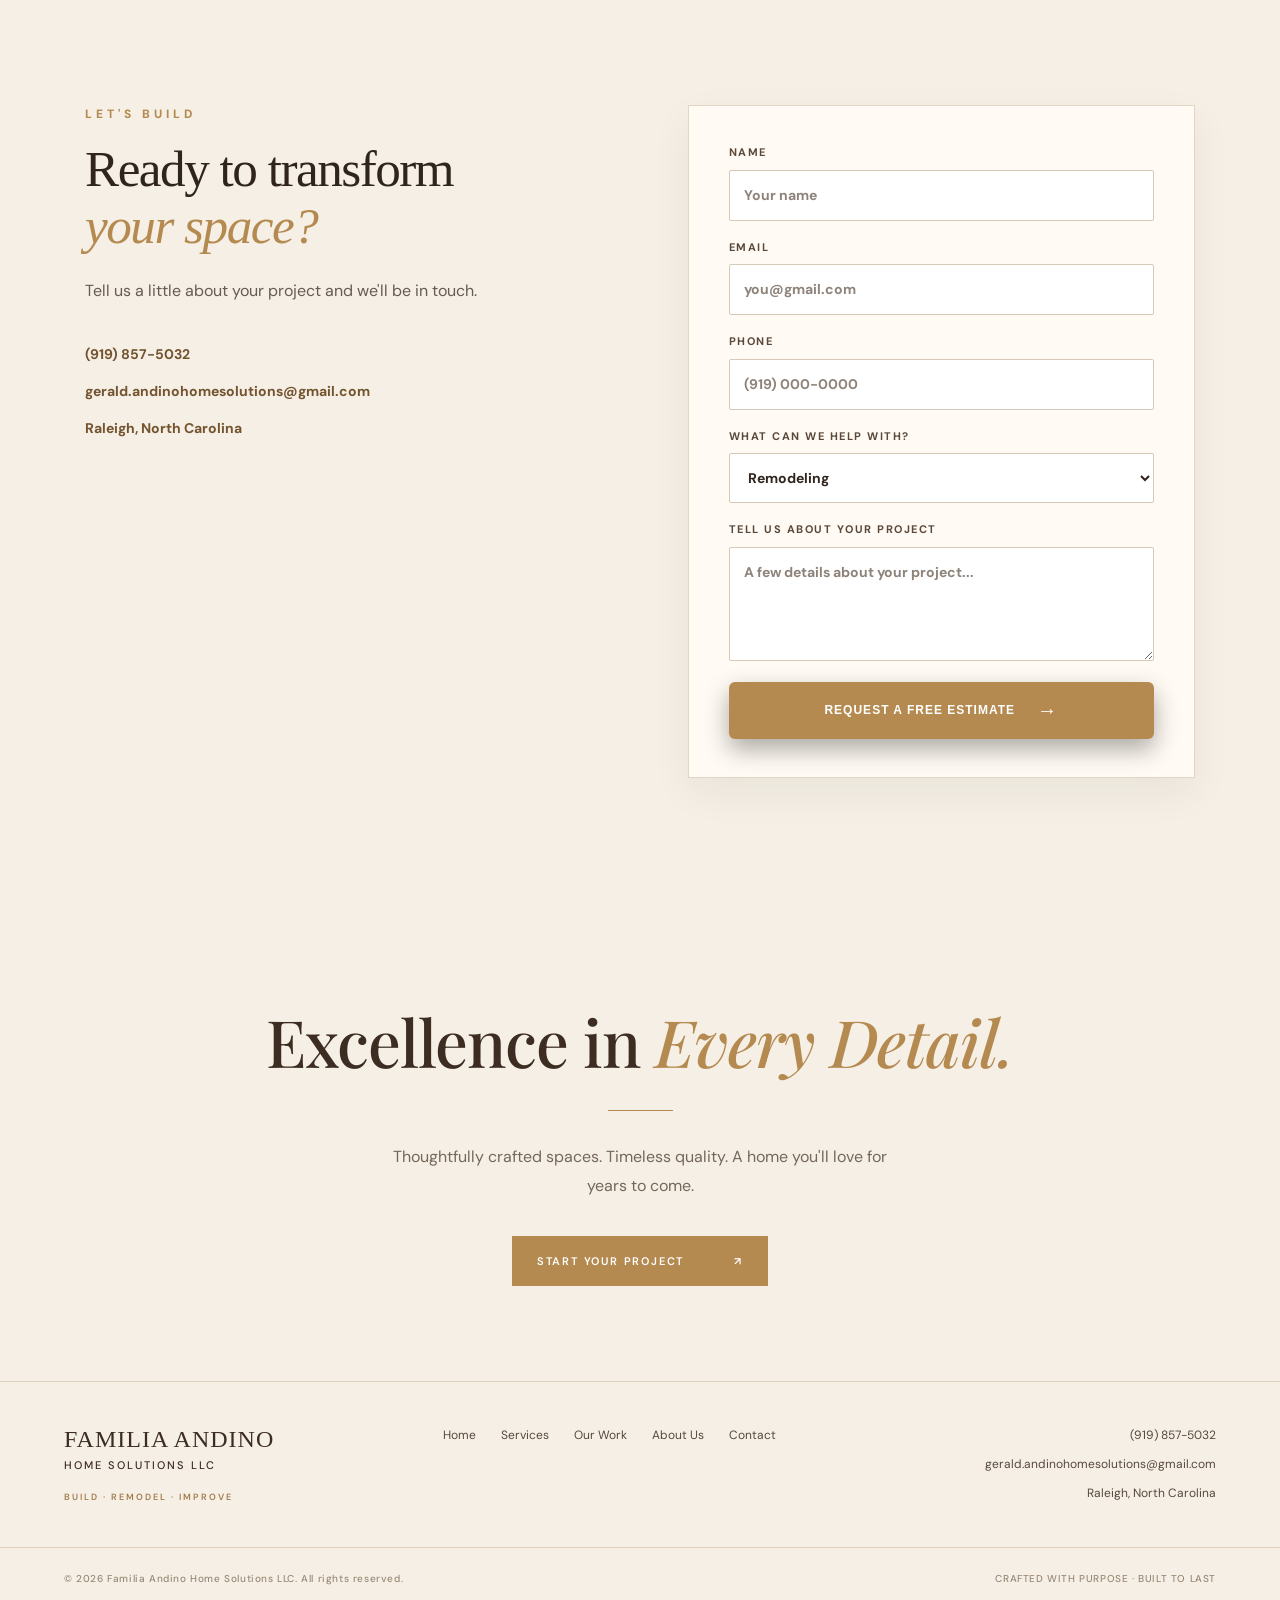
==== commit 08623458: "Refresh homepage styling for centered founder card" ====
--- a/index.html
+++ b/index.html
@@ -8,7 +8,7 @@
   <link rel="preconnect" href="https://fonts.googleapis.com">
   <link rel="preconnect" href="https://fonts.gstatic.com" crossorigin>
   <link href="https://fonts.googleapis.com/css2?family=DM+Sans:wght@400;500;600;700&family=Playfair+Display:ital,wght@0,500;0,600;0,700;1,600&display=swap" rel="stylesheet">
-  <link rel="stylesheet" href="style.css?v=mobile-hero-spacing-20261022">
+  <link rel="stylesheet" href="style.css?v=founder-card-20261022">
 </head>
 <body>
 <header class="site-header" id="top">
--- a/style.css
+++ b/style.css
@@ -2991,3 +2991,9 @@
   margin-top:0 !important;
  }
 }
+
+/* Homepage founder card only; full biography lives on About Us page */
+.about-founder .about-split{display:block !important}
+.about-founder .about-right{width:100% !important;min-height:0 !important;padding:65px 24px !important;display:flex !important;justify-content:center !important;align-items:center !important}
+.about-founder .founder-card{width:min(100%,650px) !important;max-width:650px !important;margin:0 auto !important}
+@media(max-width:950px){.about-founder .about-right{padding:48px 18px !important}}
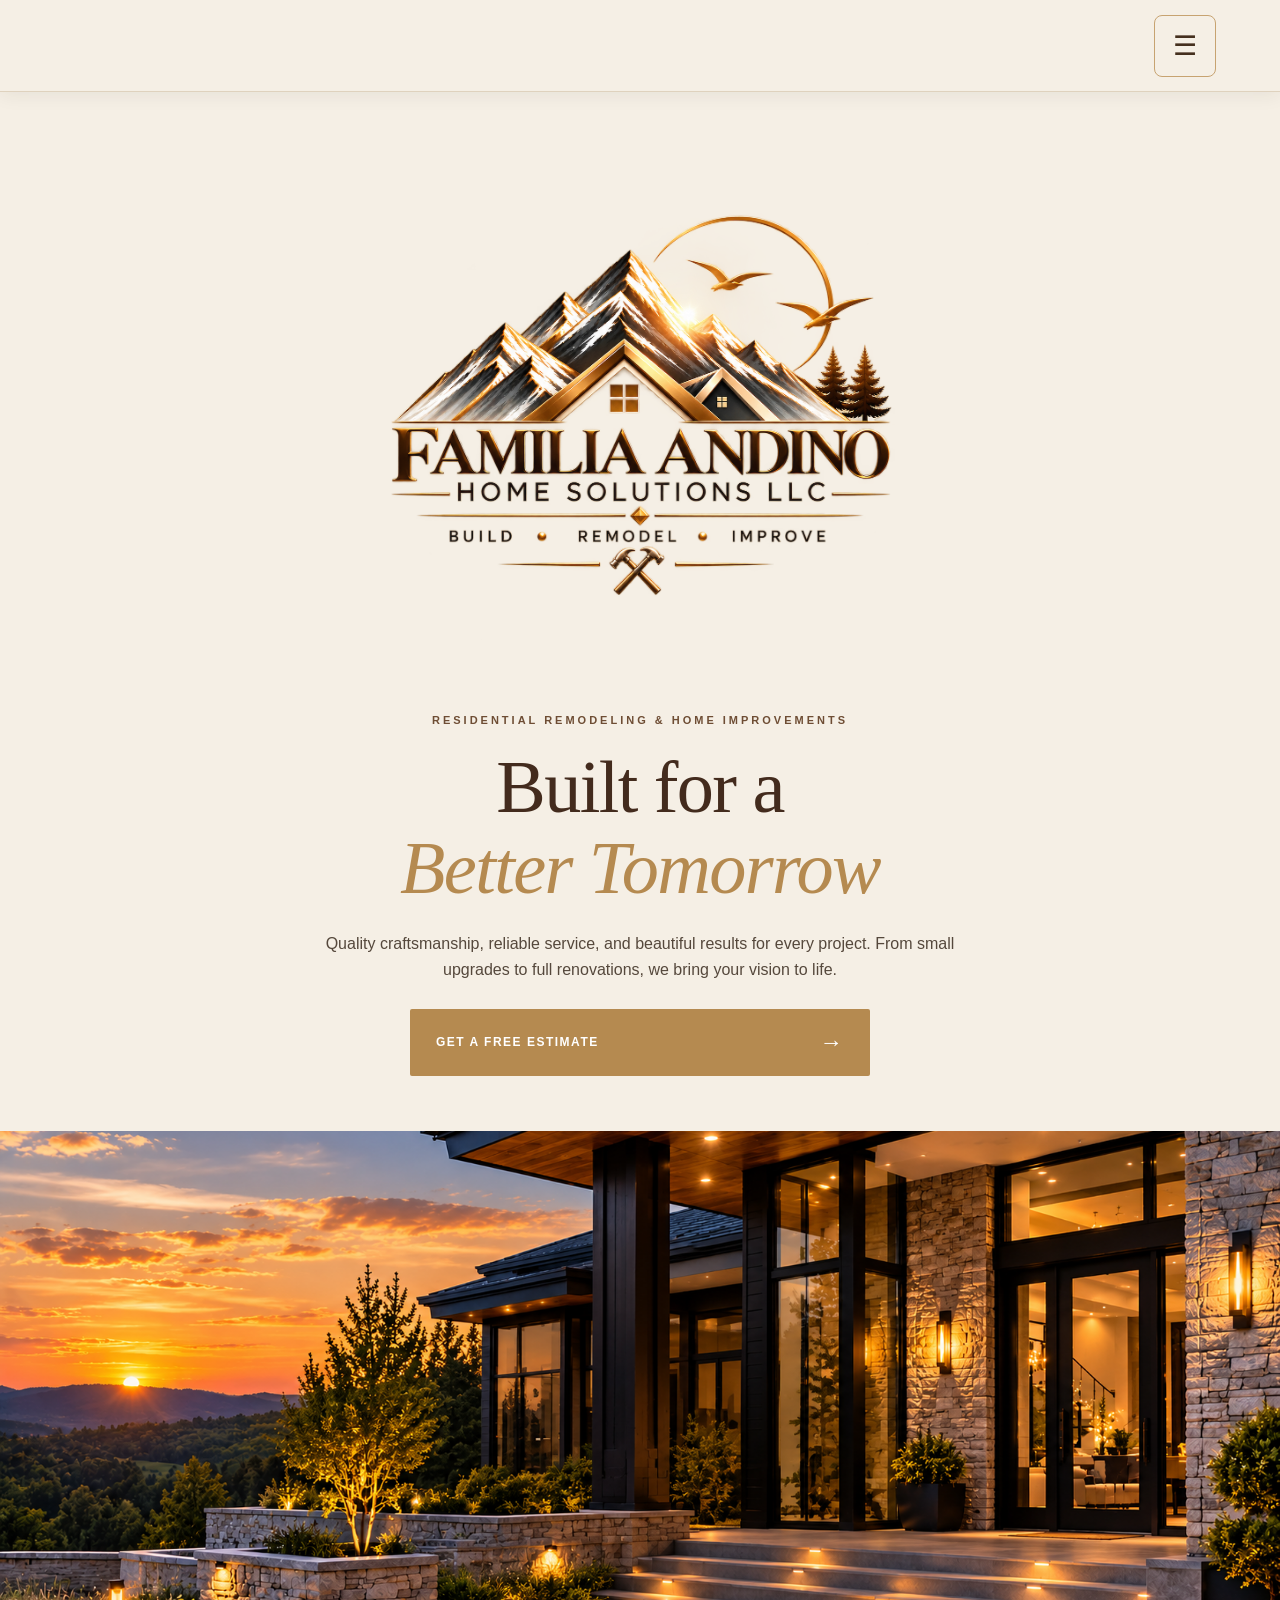
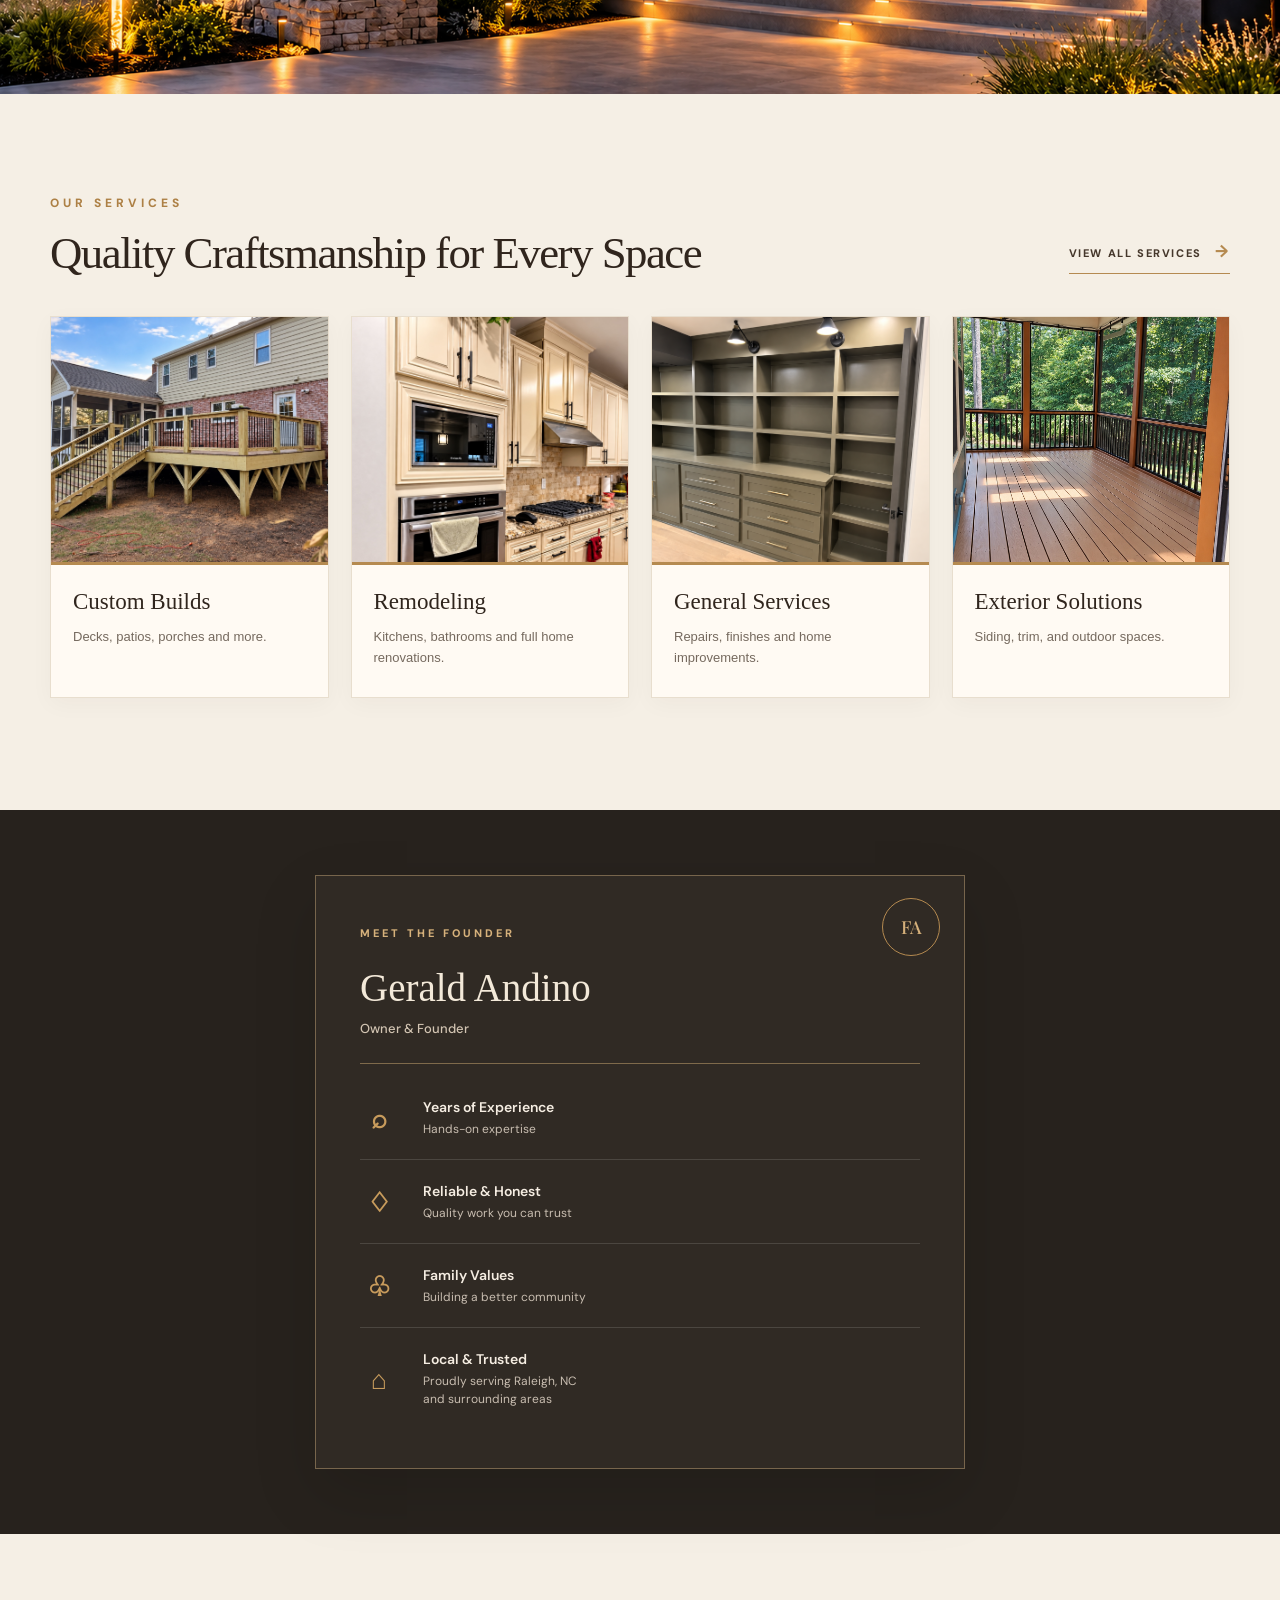
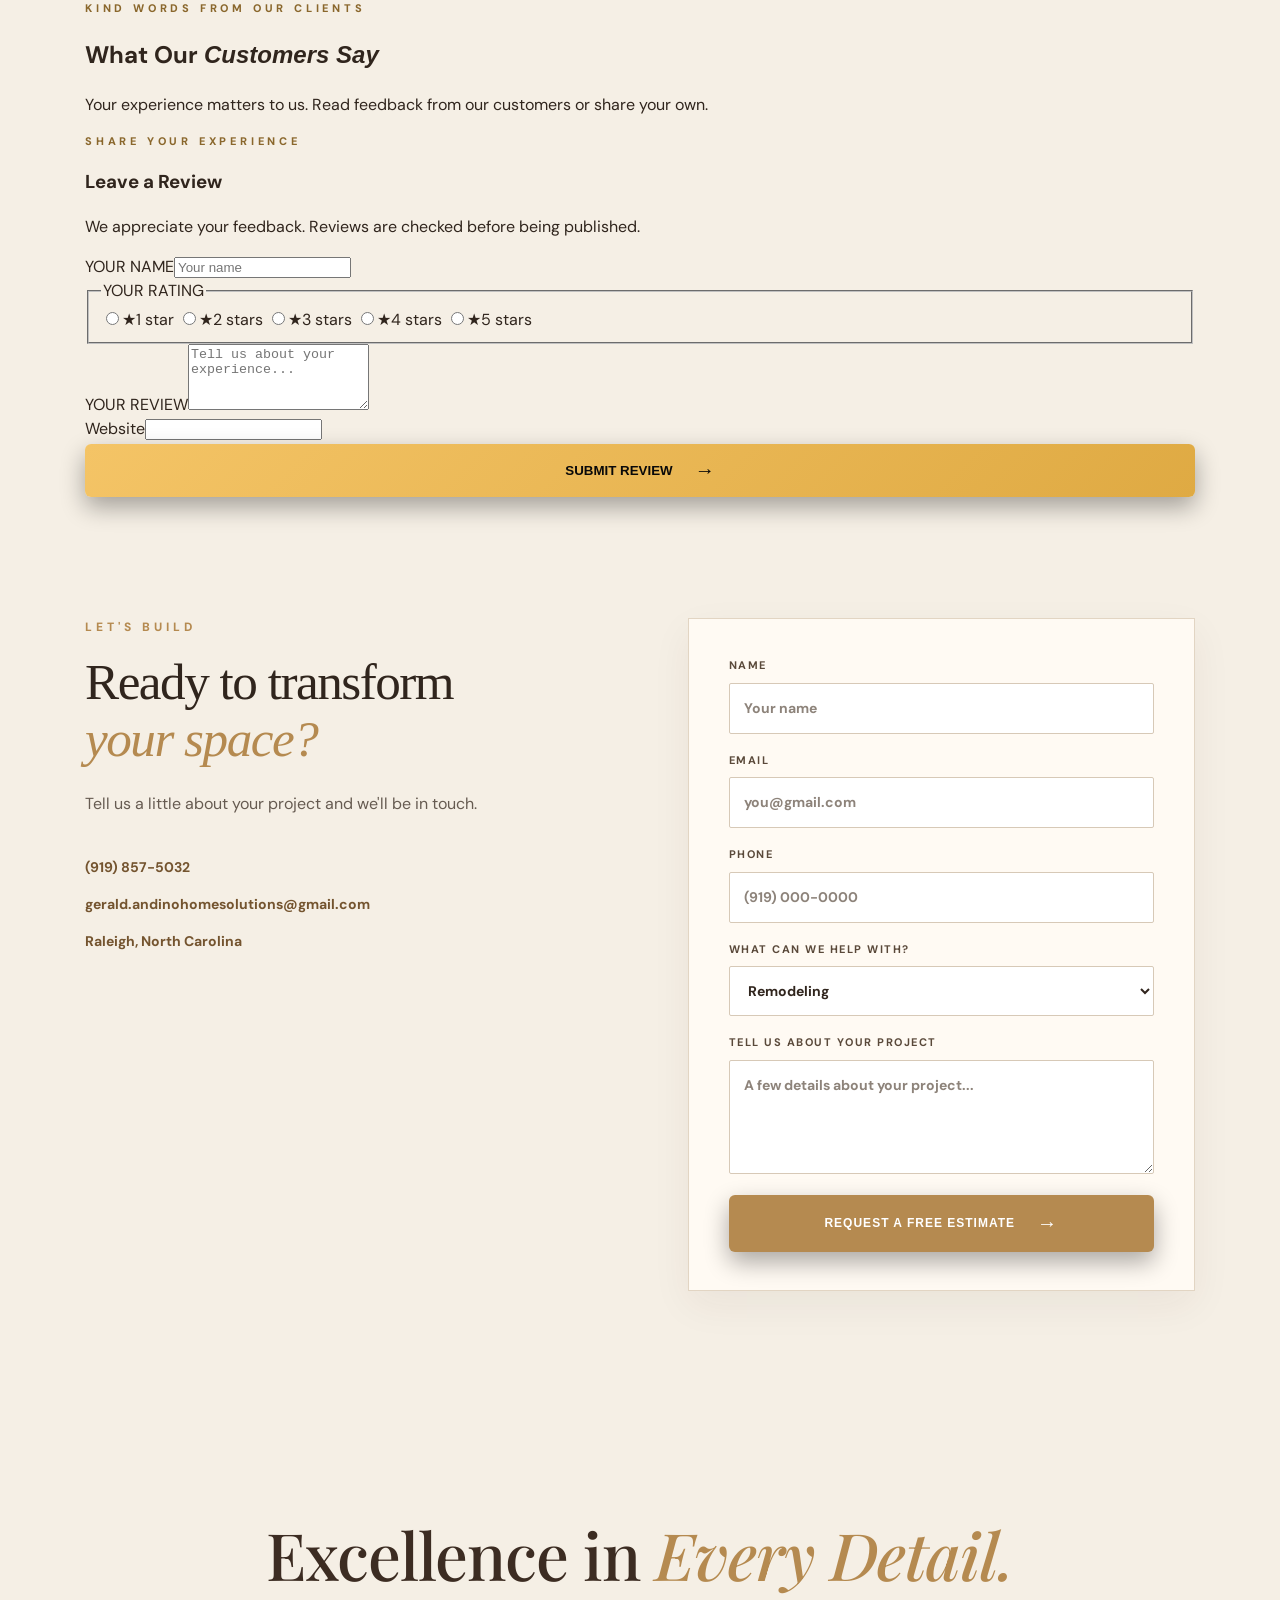
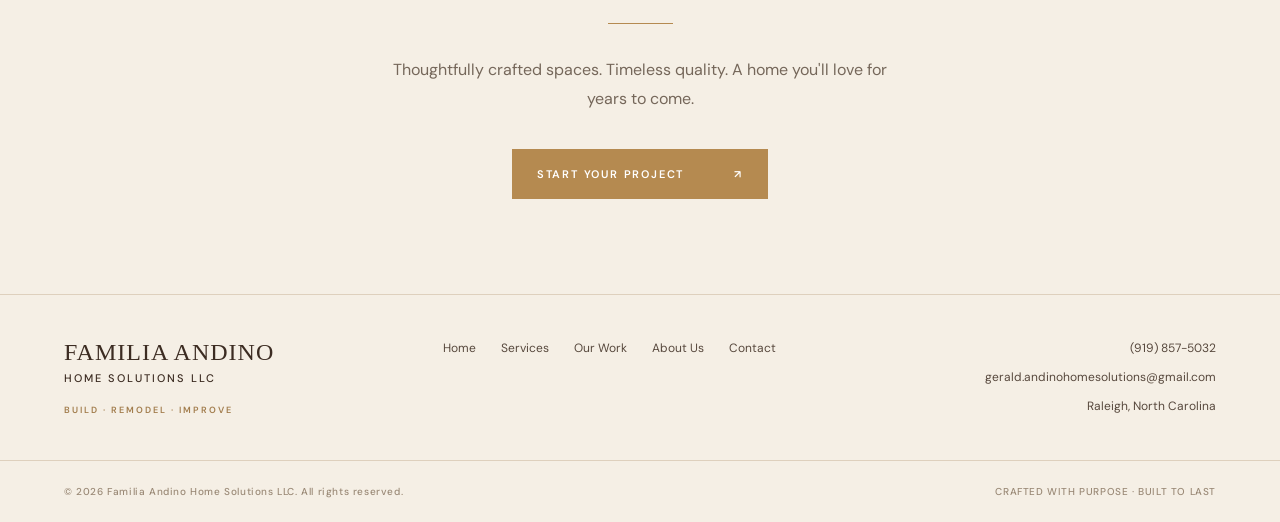
==== commit 59ddff8c: "Add moderated customer reviews section to homepage" ====
--- a/index.html
+++ b/index.html
@@ -63,6 +63,40 @@
  
 
 
+
+<section class="customer-reviews" id="reviews" aria-labelledby="reviews-title">
+  <div class="container">
+    <div class="reviews-heading">
+      <p class="eyebrow dark">KIND WORDS FROM OUR CLIENTS</p>
+      <h2 id="reviews-title">What Our <em>Customers Say</em></h2>
+      <p>Your experience matters to us. Read feedback from our customers or share your own.</p>
+    </div>
+    <div id="reviews-list" class="reviews-grid" aria-live="polite"></div>
+    <p id="reviews-empty" class="reviews-note" hidden>No published reviews yet. Be the first to share your experience!</p>
+    <div class="review-form-panel">
+      <div><p class="eyebrow dark">SHARE YOUR EXPERIENCE</p><h3>Leave a Review</h3><p>We appreciate your feedback. Reviews are checked before being published.</p></div>
+      <form id="customer-review-form">
+        <label for="review-name">YOUR NAME</label><input id="review-name" name="name" maxlength="80" autocomplete="name" required placeholder="Your name">
+        <fieldset class="review-rating"><legend>YOUR RATING</legend>
+          <div class="review-stars" role="radiogroup" aria-label="Star rating">
+            <label><input type="radio" name="rating" value="1" required><span>★</span><span class="sr-only">1 star</span></label>
+            <label><input type="radio" name="rating" value="2"><span>★</span><span class="sr-only">2 stars</span></label>
+            <label><input type="radio" name="rating" value="3"><span>★</span><span class="sr-only">3 stars</span></label>
+            <label><input type="radio" name="rating" value="4"><span>★</span><span class="sr-only">4 stars</span></label>
+            <label><input type="radio" name="rating" value="5"><span>★</span><span class="sr-only">5 stars</span></label>
+          </div>
+        </fieldset>
+        <label for="review-message">YOUR REVIEW</label><textarea id="review-message" name="message" maxlength="1500" minlength="15" rows="4" required placeholder="Tell us about your experience..."></textarea>
+        <div class="review-honeypot" aria-hidden="true"><label>Website<input name="website" tabindex="-1" autocomplete="off"></label></div>
+        <button class="gold-btn submit" type="submit">SUBMIT REVIEW <span aria-hidden="true">→</span></button>
+        <p id="review-form-status" class="reviews-note" role="status" aria-live="polite"></p>
+      </form>
+    </div>
+  </div>
+</section>
+<link rel="stylesheet" href="reviews.css?v=1">
+<script src="reviews.js" defer></script>
+
 <section class="contact" id="contact"><div class="container contact-grid">
   <div><p class="eyebrow">LET'S BUILD</p><h2>Ready to transform<br><em>your space?</em></h2><p>Tell us a little about your project and we'll be in touch.</p><div class="contact-details"><a href="tel:+19198575032">(919) 857-5032</a><a href="mailto:gerald.andinohomesolutions@gmail.com">gerald.andinohomesolutions@gmail.com</a><span>Raleigh, North Carolina</span></div></div>
   <form action="mailto:gerald.andinohomesolutions@gmail.com" method="post" enctype="text/plain"><label>NAME<input name="name" required placeholder="Your name"></label><label>EMAIL<input type="email" name="email" required placeholder="you@gmail.com"></label><label>PHONE<input name="phone" placeholder="(919) 000-0000"></label><label>WHAT CAN WE HELP WITH?<select name="service"><option>Remodeling</option><option>Carpentry</option><option>General Repairs</option><option>Trim Design</option></select></label><label>TELL US ABOUT YOUR PROJECT<textarea name="message" rows="4" placeholder="A few details about your project..."></textarea></label><button class="gold-btn submit">REQUEST A FREE ESTIMATE <span>→</span></button></form>
